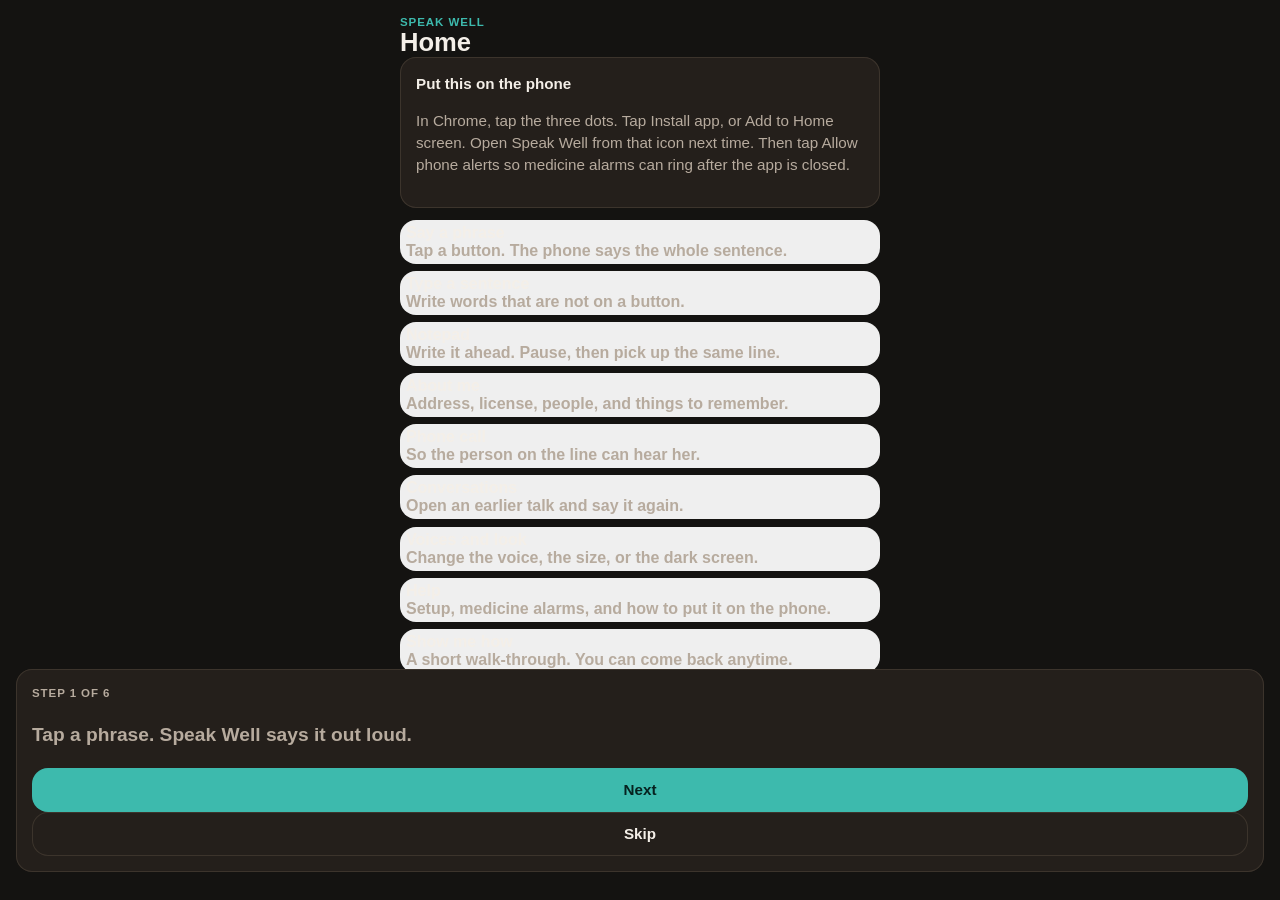
==== index.html @ 6af7b341 "Rename the app to Speak Well and let medicine alarms ring and speak in the background." ====
<!DOCTYPE html>
<html lang="en" data-theme="night">
<head>
<meta charset="utf-8">
<meta name="viewport" content="width=device-width, initial-scale=1, viewport-fit=cover">
<meta name="theme-color" content="#f3eee6">
<link rel="manifest" href="manifest.webmanifest">
<title>Speak Well</title>
<style>
  :root { color-scheme: light; --paper:#f3eee6; --ink:#1c1916; --card:#fffdf9; --line:#e4d9cc; --muted:#6d645b; --teal:#0e6b62; --soft:#e5f3f1; --rose:#8e2f2f; --rose-soft:#f8e8e4; --on:#f3fffc; }
  * { box-sizing: border-box; }
  html, body { margin: 0; background: var(--paper); color: var(--ink); font-family: "Segoe UI", "Helvetica Neue", sans-serif; }
  body { max-width: 32rem; margin: 0 auto; min-height: 100dvh; padding: max(1rem, env(safe-area-inset-top)) 1rem 8.5rem; }
  button, input, textarea { font: inherit; color: inherit; }
  button { cursor: pointer; border: 0; }
  h1 { font-size: 1.6rem; margin: 0; }
  .kicker { margin: 0; font-size: .72rem; letter-spacing: .08em; text-transform: uppercase; color: var(--teal); font-weight: 700; }
  .row { display: flex; justify-content: space-between; align-items: flex-end; gap: .75rem; }
  .tabs, .grid, .dock, .voices { display: grid; gap: .5rem; }
  .tabs { grid-template-columns: repeat(4, 1fr); margin: .75rem 0; }
  .grid, .voices { grid-template-columns: 1fr 1fr; }
  .dock { grid-template-columns: repeat(4, 1fr); }
  button, .card { border-radius: 1rem; }
  .tab, .ghost, .voice, .pad, .dock button, .wide { min-height: 2.75rem; }
  .tab { background: var(--card); color: var(--muted); box-shadow: inset 0 0 0 1px var(--line); font-weight: 650; }
  .tab.on, .voice.on { background: var(--ink); color: var(--paper); box-shadow: none; }
  .callbtn { border-radius: 999px; min-height: 3rem; padding: 0 1rem; background: var(--card); box-shadow: inset 0 0 0 1px var(--line); font-weight: 700; }
  .callbtn.on { background: var(--teal); color: var(--on); box-shadow: none; }
  .pad { min-height: 5rem; padding: .75rem; text-align: left; background: var(--card); box-shadow: inset 0 0 0 1px var(--line); }
  .pad b { display: block; font-size: 1.05rem; }
  .pad span, .muted, .card p { color: var(--muted); }
  .pad.urgent { background: var(--rose); color: #fff8f6; box-shadow: none; }
  .pad.urgent span { color: #f8e8e4; }
  .pad.need { background: var(--soft); }
  .lead, .card { font-size: .95rem; line-height: 1.45; }
  .card { background: var(--card); padding: 1rem; box-shadow: inset 0 0 0 1px var(--line); margin-bottom: .75rem; }
  .wide { width: 100%; font-weight: 700; }
  .teal { background: var(--teal); color: var(--on); }
  .ink { background: var(--ink); color: var(--paper); }
  .rose { background: var(--rose); color: #fff8f6; }
  .ghost { background: var(--card); box-shadow: inset 0 0 0 1px var(--line); }
  input, textarea { width: 100%; border: 0; background: var(--card); box-shadow: inset 0 0 0 1px var(--line); border-radius: .9rem; padding: .75rem; margin-bottom: .5rem; }
  textarea { min-height: 6rem; }
  .chips { display: flex; gap: .4rem; overflow: auto; margin-bottom: .6rem; }
  .chip { border-radius: 999px; background: var(--card); box-shadow: inset 0 0 0 1px var(--line); padding: .45rem .75rem; white-space: nowrap; }
  .chip.on { background: var(--teal); color: var(--on); box-shadow: none; }
  .note { background: var(--soft); border-radius: .9rem; padding: .7rem .8rem; margin-bottom: .6rem; }
  .speak { background: var(--ink); color: var(--paper); border-radius: .9rem; padding: .7rem .8rem; margin-bottom: .6rem; }
  footer { position: fixed; left: 0; right: 0; bottom: 0; background: var(--paper); border-top: 1px solid var(--line); padding: .5rem 1rem max(.6rem, env(safe-area-inset-bottom)); }
  footer .wrap { max-width: 32rem; margin: 0 auto; display: grid; gap: .4rem; }
  .hide { display: none; }
  ol { margin: .4rem 0 0; padding-left: 1.1rem; }
  html[data-theme="night"] { --paper:#141311; --ink:#f4efe8; --card:#241f1b; --line:#3c342c; --muted:#b7ab9e; --teal:#3dbaad; --soft:#1a3330; --rose:#e08a82; --rose-soft:#3a2422; --on:#06221f; }
  .tools { display:flex; flex-wrap:wrap; gap:.4rem; margin:.4rem 0 .6rem; }
  #sound { margin: 0 0 .7rem; }
  #sound .pick { min-height: 3.4rem; text-align: left; }
  #sound .pick.on-speaker { background: var(--teal); color: var(--on); border-color: transparent; }
  #sound .pick.on-call { background: var(--rose); color: var(--on); border-color: transparent; }
  #sound .sub { display: block; font-size: .75rem; font-weight: 500; opacity: .85; }
</style>
</head>
<body>
  <div class="row">
    <div>
      <button id="home" class="ghost" type="button" style="display:none;margin-bottom:.4rem">Home</button>
      <p class="kicker">Speak Well</p>
      <h1 id="title">Home</h1>
    </div>
  </div>
  <div id="sound"></div>
  <nav class="tabs" aria-label="Sections" style="display:none">
    <button class="tab on" data-tab="board" type="button">Board</button>
    <button class="tab" data-tab="say" type="button">Speak</button>
    <button class="tab" data-tab="call" type="button">Call</button>
    <button class="tab" data-tab="more" type="button">More</button>
  </nav>
  <div id="live" class="hide" aria-live="polite"></div>
  <section id="view"></section>
  <footer>
    <div class="wrap">
      <div class="dock">
        <button class="ghost" data-say="Yes." type="button">Yes</button>
        <button class="rose" data-say="No." type="button">No</button>
        <button class="teal" data-say="Please wait. I need a moment." type="button">Wait</button>
        <button class="rose" data-say="I need help." type="button">Help</button>
      </div>
      <div class="dock" style="grid-template-columns:1fr 1fr">
        <button id="stop" class="ghost" type="button">Stop</button>
        <button id="again" class="ghost" type="button">Say last again</button>
      </div>
    </div>
  </footer>
<script>
const PHRASES = [
  ["help","Help","I need help.","Urgent","urgent"],
  ["cant","I can't speak","I had a stroke. I can hear you. I cannot speak right now. Please listen to this voice.","Urgent","urgent"],
  ["emergency","Emergency","This is an emergency. I need medical help.","Urgent","urgent"],
  ["911","Call 911","Please call 911.","Urgent","urgent"],
  ["breathe","Hard to breathe","It is hard to breathe.","Urgent","urgent"],
  ["stop","Stop","Please stop.","Urgent","urgent"],
  ["yes","Yes","Yes.","Talk","talk"],
  ["no","No","No.","Talk","talk"],
  ["wait","Wait","Please wait. I need a moment.","Talk","talk"],
  ["again","Say it again","Please say that again, more slowly.","Talk","talk"],
  ["understand","I don't understand","I do not understand. Please say it a different way.","Talk","talk"],
  ["hear","I can hear you","I can hear you. I just cannot speak.","Talk","talk"],
  ["water","Water","I need water.","Needs","need"],
  ["bathroom","Bathroom","I need the bathroom.","Needs","need"],
  ["pain","Pain","I am in pain.","Needs","urgent"],
  ["medicine","Medicine","I need my medicine.","Needs","need"],
  ["hungry","Hungry","I am hungry.","Needs","need"],
  ["cold","I'm cold","I am cold.","Needs","need"],
  ["tired","I'm tired","I am tired.","Feelings","talk"],
  ["scared","I'm scared","I am scared.","Feelings","urgent"],
  ["okay","I'm okay","I am okay.","Feelings","talk"],
  ["love","I love you","I love you.","Feelings","talk"],
  ["thanks","Thank you","Thank you.","Feelings","talk"],
  ["nurse","Nurse","I need the nurse.","People","need"],
  ["doctor","Doctor","I need the doctor.","People","need"],
  ["family","My family","Please call my family.","People","need"],
  ["dizzy","Dizzy","I feel dizzy.","Care","urgent"],
  ["head","Headache","I have a headache.","Care","need"]
].map(([id,label,speak,group,tone]) => ({id,label,speak,group,tone}));
const PRESETS = [
  {id:"clara", name:"Clara", hint:"Clear and steady", rate:0.86, pitch:1.05, kind:"woman"},
  {id:"helen", name:"Helen", hint:"Warm and lower", rate:0.8, pitch:0.92, kind:"woman"},
  {id:"june", name:"June", hint:"Brighter", rate:0.92, pitch:1.16, kind:"woman"},
  {id:"mae", name:"Mae", hint:"Soft", rate:0.76, pitch:1, kind:"woman"},
  {id:"nora", name:"Nora", hint:"Slow, for calls", rate:0.68, pitch:1.02, kind:"woman"},
  {id:"owen", name:"Owen", hint:"Steady man", rate:0.84, pitch:0.72, kind:"man"},
  {id:"caleb", name:"Caleb", hint:"Warm and low", rate:0.76, pitch:0.58, kind:"man"},
  {id:"miles", name:"Miles", hint:"Clear and lighter", rate:0.9, pitch:0.86, kind:"man"},
  {id:"arthur", name:"Arthur", hint:"Slow, for calls", rate:0.64, pitch:0.66, kind:"man"}
];
const FEMALE = /female|woman|samantha|victoria|karen|moira|tessa|fiona|zira|hazel|jenny|aria|emma|libby|sonia|allison|ava|serena|kate|salli|joanna|ivy|melissa|amy|olivia|susan|nicky/i;
const MALE = /\bmale\b|\bdavid\b|\bdaniel\b|\balex\b|\bfred\b|\bguy\b|\bgeorge\b|\bmatthew\b|\bjoey\b|\bjames\b|\bjorge\b|\bdiego\b|\bluca\b|\bpierre\b|\botoya\b|\bthomas\b/i;
const KEY = "steadyvoice.call.v2";
const $= (s,r=document) => r.querySelector(s);
const view = $("#view");
let tab = "menu", group = "All", query = "", draft = "", speaking = "", notice = "", arranging = false, soundOpen = false, detectedCall = false, guideOn = false, guideStep = 0;
let state = load();
function talkStamp(at){ return new Date(at).toLocaleString(undefined, {month:"short", day:"numeric", hour:"numeric", minute:"2-digit"}); }
function ensureTalks(){
  if (!Array.isArray(state.talks)) state.talks = [];
  if (!state.talks.some(talk => talk && talk.id === state.currentId)){
    const at = Date.now();
    const fresh = {id:"talk-"+at, title:talkStamp(at), at:at, lines:[]};
    state.talks.unshift(fresh);
    state.currentId = fresh.id;
  }
}
function rememberLine(line){
  ensureTalks();
  const now = Date.now();
  let current = state.talks.find(talk => talk.id === state.currentId);
  if (current && current.lines.length){
    const start = new Date(current.at), today = new Date(now);
    if (start.getFullYear() !== today.getFullYear() || start.getMonth() !== today.getMonth() || start.getDate() !== today.getDate()){
      const fresh = {id:"talk-"+now, title:talkStamp(now), at:now, lines:[]};
      state.talks.unshift(fresh);
      state.currentId = fresh.id;
      current = fresh;
    }
  }
  current.lines = (current.lines || []).concat(line).slice(-80);
  state.talks = state.talks.filter(talk => (talk.lines && talk.lines.length) || talk.id === state.currentId).slice(0, 40);
}
function replayTalk(id){
  const talk = (state.talks || []).find(item => item.id === id);
  if (!talk || !talk.lines.length || !window.speechSynthesis) return;
  speechSynthesis.cancel();
  const shaped = shape();
  const list = voices();
  const voice = list.find(item => item.voiceURI === state.settings.voiceURI) || list[0];
  talk.lines.forEach(line => {
    const utter = new SpeechSynthesisUtterance(line);
    utter.rate = shaped.rate;
    utter.pitch = shaped.pitch;
    utter.volume = 1;
    if (voice) utter.voice = voice;
    speechSynthesis.speak(utter);
  });
}
function saveTalk(){
  ensureTalks();
  const current = state.talks.find(talk => talk.id === state.currentId);
  if (!current || !current.lines.length){ notice = "Nothing to save yet."; render(); return; }
  const at = Date.now();
  const fresh = {id:"talk-"+at, title:talkStamp(at), at:at, lines:[]};
  state.currentId = fresh.id;
  state.talks = [fresh].concat(state.talks.filter(talk => talk.lines && talk.lines.length)).slice(0, 40);
  notice = "Saved. A new talk is ready.";
  openTalk = "";
  save();
  render();
}
ensureTalks();
if (!Array.isArray(state.learned)) state.learned = [];
if (!state.settings.themeChosen){ state.settings.theme = "night"; state.settings.themeChosen = true; save(); }
if (!state.settings.seenTutorial) guideOn = true;
function learn(line){
  const text = String(line || "").trim().slice(0, 180);
  if (!text) return;
  if (!Array.isArray(state.learned)) state.learned = [];
  const index = state.learned.findIndex(item => item && item.text && item.text.toLowerCase() === text.toLowerCase());
  if (index >= 0) state.learned[index].count = (state.learned[index].count || 0) + 1;
  else state.learned.push({text: text, count: 1});
  state.learned.sort((a, b) => (b.count || 0) - (a.count || 0));
  state.learned = state.learned.slice(0, 80);
}
function suggestions(text){
  const queryText = String(text || "").trim().toLowerCase();
  if (!queryText) return [];
  const risky = /911|emergency/i.test(text || "");
  const source = (state.learned || []).filter(item => item && item.text && (risky || !/911|emergency/i.test(item.text)));
  const starts = source.filter(item => item.text.toLowerCase().startsWith(queryText) && item.text.toLowerCase() !== queryText);
  if (starts.length) return starts.slice(0, 5).map(item => item.text);
  const token = queryText.split(/\s+/).pop() || "";
  if (token.length < 2) return [];
  const words = new Map();
  source.forEach(item => item.text.split(/\s+/).forEach(word => {
    const clean = word.replace(/[^a-zA-Z']/g, "");
    const lower = clean.toLowerCase();
    if (clean.length >= 2 && lower.startsWith(token) && lower !== token) words.set(clean, (words.get(clean) || 0) + (item.count || 1));
  }));
  return Array.from(words.entries()).sort((a, b) => b[1] - a[1]).slice(0, 5).map(pair => pair[0]);
}
function typingPack(){
  const from = state.settings.hintFrom || "both";
  const risky = /911|emergency/i.test(draft);
  const safe = (text) => risky || !/911|emergency/i.test(text);
  const query = String(draft || "").trim().toLowerCase();
  const token = query.split(/\s+/).pop() || "";
  const said = (state.learned || []).filter(item => item && item.text && safe(item.text));
  const board = phrases().filter(item => item.id !== "emergency" && item.id !== "911" && safe(item.speak));
  const lines = [];
  const seen = new Set();
  const push = (text) => {
    const key = String(text || "").trim().toLowerCase();
    if (!key || seen.has(key)) return;
    seen.add(key);
    lines.push(String(text).trim());
  };
  if (from !== "board") said.forEach(item => push(item.text));
  if (from !== "said") board.forEach(item => push(item.speak));
  const mineHits = matchingFacts(query);
  const phraseHits = mineHits.concat(query ? lines.filter(line => line.toLowerCase().includes(query) && line.toLowerCase() !== query) : lines).filter((line, index, all) => all.findIndex(item => item.toLowerCase() === line.toLowerCase()) === index).slice(0, 8);
  const counts = new Map();
  const labels = new Map();
  const note = (word, count) => {
    const clean = String(word || "").replace(/[^a-zA-Z']/g, "");
    if (clean.length < 2) return;
    const key = clean.toLowerCase();
    counts.set(key, (counts.get(key) || 0) + count);
    if (!labels.has(key)) labels.set(key, clean);
  };
  if (from !== "board") said.forEach(item => item.text.split(/\s+/).forEach(word => note(word, item.count || 1)));
  if (from !== "said") board.forEach(item => item.speak.split(/\s+/).forEach(word => note(word, 1)));
  ["I","need","want","please","help","water","pain","yes","no","wait","thank"].forEach(word => note(word, 0));
  const wordHits = Array.from(labels.entries()).filter(pair => !token || (pair[0].startsWith(token) && pair[0] !== token)).sort((a, b) => (counts.get(b[0]) || 0) - (counts.get(a[0]) || 0)).slice(0, 8).map(pair => pair[1]);
  return { words: wordHits, phrases: phraseHits };
}
function hintRow(items, kind){
  return `<div class="chips" id="${kind}-line" style="flex-wrap:nowrap;overflow-x:auto">${items.map(item => `<button class="chip" data-suggest="${esc(item)}" data-kind="${kind}" type="button">${esc(item)}</button>`).join("")}</div>`;
}
function load(){
  const blank = {custom:[], hidden:[], uses:{}, history:[], order:[], talks:[], currentId:"", learned:[], settings:{presetId:"nora", voiceURI:"", callMode:false, leadIn:true, name:"", theme:"night", sort:"used", columns:2, showChips:true, showDock:true, output:"auto", mood:50, comedyId:"", themeChosen:false, seenTutorial:false}};
  try { return Object.assign(blank, JSON.parse(localStorage.getItem(KEY)||"null")||{}, {settings:Object.assign(blank.settings,(JSON.parse(localStorage.getItem(KEY)||"{}").settings)||{})}); }
  catch { return blank; }
}
function save(){ try { localStorage.setItem(KEY, JSON.stringify(state)); } catch {} }
let noteGen = 0, noteReading = false, noteMark = 0;
function book(){
  const fresh = [
    {id:"1", title:"Slot 1", body:"", place:0},
    {id:"2", title:"Slot 2", body:"", place:0},
    {id:"3", title:"Slot 3", body:"", place:0}
  ];
  const old = state.notes && Array.isArray(state.notes.slots) ? state.notes.slots : [];
  if (!state.notes || old.length < 3){
    state.notes = { active: state.notes && (state.notes.active === "2" || state.notes.active === "3") ? state.notes.active : "1", slots: fresh.map(slot => {
      const found = old.find(item => item && item.id === slot.id);
      if (!found) return slot;
      return { id: slot.id, title: String(found.title || slot.title).slice(0, 40), body: String(found.body || "").slice(0, 8000), place: Math.max(0, Math.floor(Number(found.place) || 0)) };
    }) };
  }
  return state.notes;
}
function noteNow(){ const notes = book(); return notes.slots.find(slot => slot.id === notes.active) || notes.slots[0]; }
function scriptLines(body){ return String(body || "").split(/\n+|(?<=[.!?])\s+/).map(line => line.trim()).filter(Boolean).slice(0, 80); }
function speakChunk(text, onMark){
  return new Promise(async (resolve) => {
    const lang = state.settings.outputLang || "en";
    let spoken = text;
    if (lang !== "en") spoken = (await translateLine(text, lang)).text;
    if (!window.speechSynthesis) return resolve(false);
    speechSynthesis.cancel();
    const shaped = shape();
    const voice = pickLangVoice(lang);
    const utter = new SpeechSynthesisUtterance(spoken);
    utter.lang = BCP[lang] || "en-US";
    utter.rate = liveCall() ? Math.min(shaped.rate, 0.8) : shaped.rate;
    utter.pitch = shaped.pitch;
    utter.volume = 1;
    if (voice) utter.voice = voice;
    utter.onboundary = (event) => { if (onMark) onMark(event.charIndex || 0); };
    utter.onend = () => resolve(true);
    utter.onerror = () => resolve(false);
    setTimeout(() => { speechSynthesis.resume(); speechSynthesis.speak(utter); }, 40);
  });
}
function pauseNote(){ noteGen += 1; noteReading = false; if (window.speechSynthesis) speechSynthesis.cancel(); speaking = ""; }
async function readNote(from){
  const slot = noteNow();
  const lines = scriptLines(slot.body);
  if (!lines.length){ notice = "This note is empty."; render(); return; }
  const mine = ++noteGen;
  let index = from == null ? slot.place || 0 : from;
  if (index < 0 || index >= lines.length) index = 0;
  noteReading = true;
  applyRoute();
  for (let i = index; i < lines.length; i += 1){
    if (mine !== noteGen){ noteReading = false; return; }
    slot.place = i;
    noteMark = 0;
    save();
    const here = document.getElementById("note-here");
    if (here || document.getElementById("note-go")) paintNote();
    else render();
    const ok = await speakChunk(lines[i], (at) => {
      if (mine !== noteGen) return;
      noteMark = at;
      const live = document.getElementById("note-here");
      if (live) live.textContent = lines[i].slice(0, at) + " | " + lines[i].slice(at);
    });
    if (!ok || mine !== noteGen){ noteReading = false; if (mine === noteGen) speaking = ""; save(); if (document.getElementById("note-go")) paintNote(); return; }
  }
  slot.place = lines.length;
  noteReading = false;
  speaking = "";
  notice = "That note is finished.";
  save();
  render();
}
function paintNote(){
  const slot = noteNow();
  const lines = scriptLines(slot.body);
  const at = Math.min(slot.place || 0, lines.length);
  const button = document.getElementById("note-go");
  if (button) button.textContent = noteReading ? "Pause · line " + (at + 1) + " of " + lines.length : !lines.length ? "Nothing to say yet" : at >= lines.length ? "Speak from the start" : at === 0 ? "Speak this note" : "Continue · line " + (at + 1) + " of " + lines.length;
  const here = document.getElementById("note-here");
  const line = lines[at] || "";
  if (here) here.textContent = noteReading ? line.slice(0, noteMark) + " | " + line.slice(noteMark) : line;
  const box = document.getElementById("note-lines");
  if (box) box.innerHTML = lines.map((item, index) => `<button class="wide ${index === at && at < lines.length ? "ink" : "ghost"}" data-jump="${index}" type="button" style="margin-top:.35rem"><b>${index === at && at < lines.length ? "Here" : index + 1}</b> ${esc(item)}</button>`).join("");
}
function notepad(){
  const notes = book();
  const slot = noteNow();
  const lines = scriptLines(slot.body);
  const at = Math.min(slot.place || 0, lines.length);
  const label = noteReading ? "Pause · line " + (Math.min(at, lines.length - 1) + 1) + " of " + lines.length : !lines.length ? "Nothing to say yet" : at >= lines.length ? "Speak from the start" : at === 0 ? "Speak this note" : "Continue · line " + (at + 1) + " of " + lines.length;
  const picks = notes.slots.map(item => `<button class="${item.id === notes.active ? "ink" : "ghost"}" data-slot="${item.id}" type="button">${esc(item.title || "Slot")}</button>`).join("");
  const list = lines.map((item, index) => `<button class="wide ${index === at && at < lines.length ? "ink" : "ghost"}" data-jump="${index}" type="button" style="margin-top:.35rem"><b>${index === at && at < lines.length ? "Here" : index + 1}</b> ${esc(item)}</button>`).join("");
  return `<p class="muted">Write the conversation first. The phone says it one line at a time. Pause, use another button, then continue on the same line. All three slots stay on this phone.</p>
    <div class="grid" style="margin:.5rem 0;grid-template-columns:1fr 1fr 1fr">${picks}</div>
    <label for="note-title">Name</label>
    <input id="note-title" value="${esc(slot.title)}">
    <label for="note-body">The words</label>
    <textarea id="note-body" rows="8" placeholder="One sentence on each line works best." style="min-height:12rem">${esc(slot.body)}</textarea>
    <button class="wide teal" id="note-go" type="button">${label}</button>
    <p id="note-here" class="muted">${esc(lines[at] || "")}</p>
    ${at > 0 ? `<button class="wide ghost" id="note-restart" type="button">Start over</button>` : ""}
    <div id="note-lines">${list}</div>`;
}
function liveCall(){
  const output = state.settings.output || "auto";
  return output === "call" || (output === "auto" && detectedCall);
}
let screenLock = null;
async function applyRoute(){
  const on = liveCall();
  state.settings.callMode = on;
  try { if (navigator.audioSession) navigator.audioSession.type = on ? "play-and-record" : "playback"; } catch {}
  try { if (screenLock) await screenLock.release(); } catch {}
  screenLock = null;
  if (!on || document.visibilityState === "hidden" || !navigator.wakeLock) return;
  try {
    screenLock = await navigator.wakeLock.request("screen");
    screenLock.addEventListener("release", () => {
      screenLock = null;
      if (liveCall() && document.visibilityState === "visible") applyRoute();
    });
  } catch {}
}
function resumeVoice(){
  try { if (window.speechSynthesis) speechSynthesis.resume(); } catch {}
}
function renderSound(){
  const box = $("#sound");
  if (!box) return;
  const onCall = liveCall();
  const output = state.settings.output || "auto";
  const extra = soundOpen ? `<div class="card">
      <button class="wide ${output==="auto"?"ink":"ghost"}" data-out="auto" type="button">${output==="auto"?"Auto is on":"Auto is off"} — follow a phone call</button>
      <button class="wide ghost" id="sound-lead" type="button" style="margin-top:.4rem">${state.settings.leadIn ? "On a call, starts with Please listen" : "On a call, phrase only"}</button>
      <button class="wide teal" id="sound-test" type="button" style="margin-top:.4rem">Test this sound</button>
      <p class="muted">On the phone’s call screen, tap Speaker and turn the volume up. A computer uses its current speaker.</p>
    </div>` : "";
  const hint = output === "auto" && detectedCall ? `<p class="muted">A call took the sound. Tap Speaker to override.</p>` : "";
  box.innerHTML = `<div class="grid">
      <button class="pick ${onCall ? "" : "on-speaker"}" data-out="speaker" type="button">Speaker<span class="sub">${output==="auto" && !onCall ? "Auto · out loud" : "Out loud"}</span></button>
      <button class="pick ${onCall ? "on-call" : ""}" data-out="call" type="button">Phone call<span class="sub">${output==="auto" && onCall ? "Auto · on the line" : "On the line"}</span></button>
    </div>${hint}
    <button class="wide ghost" id="sound-more" type="button" style="margin-top:.35rem">${soundOpen ? "Hide sound options" : "Sound options"}</button>${extra}`;
}
function phrases(){ return PHRASES.concat(state.custom||[]); }
function preset(){ return PRESETS.find(p => p.id === state.settings.presetId) || PRESETS[4]; }
const COMEDY = [
  {id:"sweet", name:"Sweet", rate:0.84, pitch:1.22},
  {id:"giggle", name:"Giggle", rate:1.05, pitch:1.38},
  {id:"drama", name:"Drama", rate:0.68, pitch:0.82},
  {id:"grumpy", name:"Grumpy", rate:0.96, pitch:0.7}
];
let folds = {};
function shape(){
  const comedy = COMEDY.find(item => item.id === state.settings.comedyId);
  const base = comedy || preset();
  const mood = Math.min(100, Math.max(0, Number(state.settings.mood)));
  const safe = Number.isFinite(mood) ? mood : 50;
  const speed = Math.min(1.35, Math.max(0.7, Number(state.settings.speed) || 1));
  const lift = Math.min(1.55, Math.max(0.55, Number(state.settings.pitch) || 1));
  return {
    rate: Math.min(1.5, Math.max(0.45, base.rate * speed * (1 + (safe - 50) / 280))),
    pitch: Math.min(2, Math.max(0.4, base.pitch * lift * (1 + (50 - safe) / 180)))
  };
}
function fold(id, label, inner){
  const open = !!folds[id];
  return `<button class="wide ghost" data-fold="${id}" type="button" style="margin-top:.7rem">${open ? "Hide " + label : label}</button>` + (open ? `<div class="card">${inner}</div>` : "");
}
function voices(){
  const all = window.speechSynthesis ? speechSynthesis.getVoices() : [];
  const en = all.filter(v => v.lang.toLowerCase().startsWith("en"));
  const pool = en.length ? en : all;
  const women = pool.filter(v => FEMALE.test(v.name) && !MALE.test(v.name));
  return women.length ? women : pool.filter(v => !MALE.test(v.name));
}
function esc(s){
  return String(s).replace(/[&<>"']/g, function(c){
    if (c === "&") return "&" + "amp;";
    if (c === "<") return "&" + "lt;";
    if (c === ">") return "&" + "gt;";
    if (c === "\"") return "&" + "quot;";
    return "&" + "#39;";
  });
}

const LINES = {
  "please listen.": { es: "Por favor, escucha.", it: "Per favore, ascolta.", fr: "Écoutez, s'il vous plaît.", zh: "请听。", ja: "聞いてください。" },
  "i need help.": { es: "Necesito ayuda.", it: "Ho bisogno di aiuto.", fr: "J'ai besoin d'aide.", zh: "我需要帮助。", ja: "助けてください。" },
  "i had a stroke. i can hear you. i cannot speak right now. please listen to this voice.": { es: "Tuve un derrame cerebral. Puedo oírte. No puedo hablar ahora. Por favor, escucha esta voz.", it: "Ho avuto un ictus. Ti sento. Non posso parlare adesso. Per favore, ascolta questa voce.", fr: "J'ai fait un AVC. Je vous entends. Je ne peux pas parler maintenant. Écoutez cette voix, s'il vous plaît.", zh: "我中风了。我听得见。我现在不能说话。请听这个声音。", ja: "私は脳卒中になりました。聞こえています。今は話せません。この声を聞いてください。" },
  "this is an emergency. i need medical help.": { es: "Esto es una emergencia. Necesito ayuda médica.", it: "È un'emergenza. Ho bisogno di aiuto medico.", fr: "C'est une urgence. J'ai besoin d'une aide médicale.", zh: "这是紧急情况。我需要医疗帮助。", ja: "緊急です。医療の助けが必要です。" },
  "please call 911.": { es: "Por favor, llama al 911.", it: "Per favore, chiama il 911.", fr: "Appelez le 911, s'il vous plaît.", zh: "请打911。", ja: "911に電話してください。" },
  "it is hard to breathe.": { es: "Me cuesta respirar.", it: "Faccio fatica a respirare.", fr: "J'ai du mal à respirer.", zh: "我呼吸困难。", ja: "息が苦しいです。" },
  "please stop.": { es: "Por favor, para.", it: "Per favore, fermati.", fr: "Arrêtez, s'il vous plaît.", zh: "请停一下。", ja: "やめてください。" },
  "yes.": { es: "Sí.", it: "Sì.", fr: "Oui.", zh: "是的。", ja: "はい。" },
  "no.": { es: "No.", it: "No.", fr: "Non.", zh: "不是。", ja: "いいえ。" },
  "please wait. i need a moment.": { es: "Por favor, espera. Necesito un momento.", it: "Per favore, aspetta. Ho bisogno di un momento.", fr: "Attendez, s'il vous plaît. J'ai besoin d'un moment.", zh: "请等一下。我需要一点时间。", ja: "待ってください。少し時間が必要です。" },
  "please say that again, more slowly.": { es: "Por favor, repítelo más despacio.", it: "Per favore, ripetilo più lentamente.", fr: "Répétez plus lentement, s'il vous plaît.", zh: "请再说一遍，慢一点。", ja: "もっとゆっくり、もう一度言ってください。" },
  "i do not understand. please say it a different way.": { es: "No entiendo. Por favor, dilo de otra manera.", it: "Non capisco. Per favore, dillo in un altro modo.", fr: "Je ne comprends pas. Dites-le autrement, s'il vous plaît.", zh: "我不明白。请换一种说法。", ja: "わかりません。別の言い方で言ってください。" },
  "that is not what i mean.": { es: "Eso no es lo que quiero decir.", it: "Non è questo che intendo.", fr: "Ce n'est pas ce que je veux dire.", zh: "我不是这个意思。", ja: "そういう意味ではありません。" },
  "i can hear you. i just cannot speak.": { es: "Puedo oírte. Solo que no puedo hablar.", it: "Ti sento. Solo che non posso parlare.", fr: "Je vous entends. Je ne peux seulement pas parler.", zh: "我听得见。我只是不能说话。", ja: "聞こえています。話せないだけです。" },
  "please listen. this phone is speaking for me.": { es: "Por favor, escucha. Este teléfono habla por mí.", it: "Per favore, ascolta. Questo telefono parla per me.", fr: "Écoutez, s'il vous plaît. Ce téléphone parle pour moi.", zh: "请听。这部手机在替我说话。", ja: "聞いてください。この電話が私の代わりに話しています。" },
  "please speak louder.": { es: "Por favor, habla más alto.", it: "Per favore, parla più forte.", fr: "Parlez plus fort, s'il vous plaît.", zh: "请说大声一点。", ja: "もっと大きな声で話してください。" },
  "please speak more slowly.": { es: "Por favor, habla más despacio.", it: "Per favore, parla più lentamente.", fr: "Parlez plus lentement, s'il vous plaît.", zh: "请说慢一点。", ja: "もっとゆっくり話してください。" },
  "goodbye. thank you for calling.": { es: "Adiós. Gracias por llamar.", it: "Arrivederci. Grazie per aver chiamato.", fr: "Au revoir. Merci d'avoir appelé.", zh: "再见。谢谢你打来。", ja: "さようなら。電話してくれてありがとう。" },
  "i need water.": { es: "Necesito agua.", it: "Ho bisogno di acqua.", fr: "J'ai besoin d'eau.", zh: "我需要水。", ja: "水が必要です。" },
  "i need the bathroom.": { es: "Necesito el baño.", it: "Ho bisogno del bagno.", fr: "J'ai besoin des toilettes.", zh: "我需要上厕所。", ja: "トイレに行きたいです。" },
  "i am in pain.": { es: "Me duele.", it: "Ho dolore.", fr: "J'ai mal.", zh: "我疼。", ja: "痛いです。" },
  "i need my medicine.": { es: "Necesito mi medicina.", it: "Ho bisogno della mia medicina.", fr: "J'ai besoin de mon médicament.", zh: "我需要吃药。", ja: "薬が必要です。" },
  "i am hungry.": { es: "Tengo hambre.", it: "Ho fame.", fr: "J'ai faim.", zh: "我饿了。", ja: "お腹が空きました。" },
  "i am thirsty.": { es: "Tengo sed.", it: "Ho sete.", fr: "J'ai soif.", zh: "我渴了。", ja: "のどが渇きました。" },
  "i am cold.": { es: "Tengo frío.", it: "Ho freddo.", fr: "J'ai froid.", zh: "我冷。", ja: "寒いです。" },
  "i am too warm.": { es: "Tengo calor.", it: "Ho troppo caldo.", fr: "J'ai trop chaud.", zh: "我太热了。", ja: "暑すぎます。" },
  "please help me sit up.": { es: "Por favor, ayúdame a sentarme.", it: "Per favore, aiutami a sedermi.", fr: "Aidez-moi à m'asseoir, s'il vous plaît.", zh: "请帮我坐起来。", ja: "起き上がるのを手伝ってください。" },
  "please help me lie down.": { es: "Por favor, ayúdame a acostarme.", it: "Per favore, aiutami a sdraiarmi.", fr: "Aidez-moi à m'allonger, s'il vous plaît.", zh: "请帮我躺下。", ja: "横になるのを手伝ってください。" },
  "i need a blanket.": { es: "Necesito una manta.", it: "Ho bisogno di una coperta.", fr: "J'ai besoin d'une couverture.", zh: "我需要一条毯子。", ja: "毛布が必要です。" },
  "i am tired.": { es: "Estoy cansada.", it: "Sono stanca.", fr: "Je suis fatiguée.", zh: "我累了。", ja: "疲れました。" },
  "i am scared.": { es: "Tengo miedo.", it: "Ho paura.", fr: "J'ai peur.", zh: "我害怕。", ja: "怖いです。" },
  "i am okay.": { es: "Estoy bien.", it: "Sto bene.", fr: "Je vais bien.", zh: "我没事。", ja: "大丈夫です。" },
  "i love you.": { es: "Te quiero.", it: "Ti voglio bene.", fr: "Je vous aime.", zh: "我爱你。", ja: "愛しています。" },
  "i am frustrated. please be patient with me.": { es: "Estoy frustrada. Por favor, ten paciencia conmigo.", it: "Sono frustrata. Per favore, abbi pazienza con me.", fr: "Je suis frustrée. Soyez patient avec moi, s'il vous plaît.", zh: "我很烦躁。请对我耐心一点。", ja: "イライラしています。どうか待ってください。" },
  "thank you.": { es: "Gracias.", it: "Grazie.", fr: "Merci.", zh: "谢谢。", ja: "ありがとう。" },
  "i need the nurse.": { es: "Necesito a la enfermera.", it: "Ho bisogno dell'infermiera.", fr: "J'ai besoin de l'infirmière.", zh: "我需要护士。", ja: "看護師が必要です。" },
  "i need the doctor.": { es: "Necesito al médico.", it: "Ho bisogno del medico.", fr: "J'ai besoin du médecin.", zh: "我需要医生。", ja: "医者が必要です。" },
  "please call my family.": { es: "Por favor, llama a mi familia.", it: "Per favore, chiama la mia famiglia.", fr: "Appelez ma famille, s'il vous plaît.", zh: "请给我的家人打电话。", ja: "家族に電話してください。" },
  "i feel dizzy.": { es: "Me siento mareada.", it: "Mi sento stordita.", fr: "J'ai la tête qui tourne.", zh: "我头晕。", ja: "めまいがします。" },
  "swallowing is hard.": { es: "Me cuesta tragar.", it: "Faccio fatica a deglutire.", fr: "J'ai du mal à avaler.", zh: "我吞咽困难。", ja: "飲み込むのがつらいです。" },
  "i feel sick to my stomach.": { es: "Tengo náuseas.", it: "Ho la nausea.", fr: "J'ai mal au cœur.", zh: "我恶心。", ja: "吐き気がします。" },
  "i have a headache.": { es: "Me duele la cabeza.", it: "Ho mal di testa.", fr: "J'ai mal à la tête.", zh: "我头疼。", ja: "頭が痛いです。" },
  "i will point to where it hurts.": { es: "Señalaré dónde me duele.", it: "Indicherò dove mi fa male.", fr: "Je vais montrer où j'ai mal.", zh: "我会指出哪里疼。", ja: "痛いところを指さします。" },
  "this is steadyvoice. can you hear me?": { es: "Soy Speak Well. ¿Me oyes?", it: "Sono Speak Well. Mi senti?", fr: "C'est Speak Well. Vous m'entendez ?", zh: "我是 Speak Well。你听得见吗？", ja: "Speak Wellです。聞こえますか？" },
  "can you hear me? i am using steadyvoice because i cannot speak.": { es: "¿Me oyes? Uso Speak Well porque no puedo hablar.", it: "Mi senti? Uso Speak Well perché non posso parlare.", fr: "Vous m'entendez ? J'utilise Speak Well parce que je ne peux pas parler.", zh: "你听得见吗？我用 Speak Well，因为我不能说话。", ja: "聞こえますか？話せないので Speak Well を使っています。" },
};
const LANGS = [["en","English"],["es","Spanish"],["it","Italian"],["fr","French"],["zh","Chinese"],["ja","Japanese"]];
const BCP = {en:"en-US", es:"es-ES", it:"it-IT", fr:"fr-FR", zh:"zh-CN", ja:"ja-JP"};
function lineKey(text){ return String(text || "").trim().replace(/\s+/g, " ").toLowerCase(); }
function knownLine(text, lang){
  if (!lang || lang === "en") return String(text || "").trim();
  const row = LINES[lineKey(text)];
  return row && row[lang] ? row[lang] : "";
}
function readTr(){ try { return JSON.parse(localStorage.getItem("steadyvoice.tr.v1") || "{}"); } catch { return {}; } }
function writeTr(map){
  const entries = Object.entries(map).slice(-80);
  try { localStorage.setItem("steadyvoice.tr.v1", JSON.stringify(Object.fromEntries(entries))); } catch {}
}
async function deviceTranslate(text, lang){
  if (!window.Translator) return "";
  try {
    const tool = await Translator.create({ sourceLanguage: "en", targetLanguage: lang });
    return (await tool.translate(text)).trim();
  } catch { return ""; }
}
async function onlineTranslate(text, lang){
  const code = lang === "zh" ? "zh-CN" : lang;
  const controller = new AbortController();
  const timer = setTimeout(() => controller.abort(), 4000);
  try {
    const response = await fetch("https://api.mymemory.translated.net/get?q=" + encodeURIComponent(text.slice(0, 400)) + "&langpair=en|" + code, { signal: controller.signal });
    const data = await response.json();
    const out = data && data.responseData && data.responseData.translatedText ? String(data.responseData.translatedText).trim() : "";
    if (!out || /MYMEMORY WARNING|QUERY LENGTH|INVALID/i.test(out)) return "";
    return out;
  } catch { return ""; }
  finally { clearTimeout(timer); }
}
async function translateLine(text, lang){
  const clean = String(text || "").trim();
  const code = lang || "en";
  if (!clean || code === "en") return { text: clean, via: "same" };
  const known = knownLine(clean, code);
  if (known) return { text: known, via: "known" };
  const cache = readTr();
  const key = code + "\u0000" + lineKey(clean);
  if (cache[key]) return { text: cache[key], via: "online" };
  const device = await deviceTranslate(clean, code);
  if (device){ cache[key] = device; writeTr(cache); return { text: device, via: "device" }; }
  const online = await onlineTranslate(clean, code);
  if (online){ cache[key] = online; writeTr(cache); return { text: online, via: "online" }; }
  return { text: clean, via: "english" };
}
function pickLangVoice(lang){
  const all = speechSynthesis.getVoices();
  const kind = (preset().kind === "man") ? "man" : "woman";
  const saved = state.settings.voiceURI ? all.find(v => v.voiceURI === state.settings.voiceURI) : null;
  if (saved && (!lang || lang === "en" || String(saved.lang || "").toLowerCase().startsWith(lang))) return saved;
  const prefix = !lang || lang === "en" ? "en" : lang;
  const pool = all.filter(v => String(v.lang || "").toLowerCase().replace("_","-").startsWith(prefix));
  const men = pool.filter(v => MALE.test(v.name) && !FEMALE.test(v.name));
  const women = pool.filter(v => FEMALE.test(v.name) && !MALE.test(v.name));
  if (kind === "man" && men.length) return men[0];
  if (kind !== "man" && women.length) return women[0];
  return pool[0] || all[0];
}
async function say(text){
  pauseNote();
  const clean = text.trim();
  if (!clean || !window.speechSynthesis){ notice = "Open this file in Chrome so the phone can speak."; render(); return; }
  if (navigator.vibrate) navigator.vibrate(12);
  state.history = [clean].concat((state.history||[]).filter(x => x !== clean)).slice(0,12);
  const hit = phrases().find(p => p.speak === clean);
  state.uses = state.uses || {};
  if (hit) state.uses[hit.id] = (state.uses[hit.id] || 0) + 1;
  rememberLine(clean);
  learn(clean);
  save();
  const lang = state.settings.outputLang || "en";
  let spoken = clean;
  if (lang !== "en"){
    const turned = await translateLine(clean, lang);
    spoken = turned.text;
    if (turned.via === "english") notice = "Could not translate that. Said it in English.";
    else if (!speechSynthesis.getVoices().some(v => String(v.lang || "").toLowerCase().replace("_","-").startsWith(lang))) notice = "This phone has no " + (LANGS.find(item => item[0] === lang) || ["",""])[1] + " voice. The words are still in that language.";
  }
  resumeVoice();
  speechSynthesis.cancel();
  const shaped = shape();
  const voice = pickLangVoice(lang);
  const onCall = liveCall();
  const make = (line) => { const u = new SpeechSynthesisUtterance(line); u.lang = BCP[lang] || "en-US"; u.rate = onCall ? Math.min(shaped.rate, 0.8) : shaped.rate; u.pitch = shaped.pitch; u.volume = 1; if (voice) u.voice = voice; return u; };
  speaking = spoken;
  const last = make(spoken);
  last.onend = last.onerror = () => { speaking = ""; render(); };
  const lead = onCall && state.settings.leadIn ? (knownLine("Please listen.", lang) || "Please listen.") : "";
  setTimeout(() => {
    speechSynthesis.resume();
    if (lead) speechSynthesis.speak(make(lead));
    speechSynthesis.speak(last);
  }, 60);
  applyRoute();
  render();
}
function textIt(text){ location.href = "sms:?&body=" + encodeURIComponent(text); }
function wa(text){ open("https://wa.me/?text=" + encodeURIComponent(text)); }
function mine(){
  const blank = {fullName:"", preferred:"", birth:"", phone:"", email:"", address:"", city:"", license:"", plate:"", vehicle:"", hobbies:"", color:"", blood:"", allergies:"", diabetic:"", medicines:"", conditions:"", doctor:"", doctorPhone:"", insurance:"", memberId:"", pharmacy:"", emergencyName:"", emergencyRelation:"", emergencyPhone:"", people:[], reminders:[], doses:[]};
  if (!state.profile || typeof state.profile !== "object") state.profile = Object.assign({}, blank);
  Object.keys(blank).forEach(key => { if (state.profile[key] == null) state.profile[key] = blank[key]; });
  if (!Array.isArray(state.profile.people)) state.profile.people = [];
  if (!Array.isArray(state.profile.reminders)) state.profile.reminders = [];
  if (!Array.isArray(state.profile.doses)) state.profile.doses = [];
  return state.profile;
}
function profileFacts(){
  const p = mine();
  const facts = [];
  const add = (label, say, keys) => { const line = String(say || "").replace(/\s+/g, " ").trim(); if (line) facts.push({label, say: line, keys: keys.filter(Boolean)}); };
  const called = String(p.preferred || p.fullName || "").trim();
  if (called) add("My name", "My name is " + called + ".", ["my name", "name"]);
  const home = [p.address, p.city].map(item => String(item || "").trim()).filter(Boolean).join(", ");
  if (home) add("My address", "My address is " + home + ".", ["my address", "address", "where i live", "home"]);
  if (String(p.phone || "").trim()) add("My phone", "My phone number is " + p.phone.trim() + ".", ["my phone", "phone", "phone number"]);
  if (String(p.email || "").trim()) add("My email", "My email is " + p.email.trim() + ".", ["email", "my email"]);
  if (String(p.birth || "").trim()) add("Birthday", "My date of birth is " + p.birth.trim() + ".", ["birthday", "date of birth", "born"]);
  if (String(p.license || "").trim()) add("Driver license", "My driver's license number is " + p.license.trim() + ".", ["license", "driver", "my license", "drivers license"]);
  if (String(p.plate || "").trim()) add("License plate", "My license plate is " + p.plate.trim() + ".", ["plate", "license plate", "my plate"]);
  if (String(p.vehicle || "").trim()) add("My car", "My vehicle is " + p.vehicle.trim() + ".", ["car", "vehicle", "my car"]);
  if (String(p.hobbies || "").trim()) add("Hobbies", "My hobbies are " + p.hobbies.trim() + ".", ["hobby", "hobbies", "my hobbies"]);
  if (String(p.color || "").trim()) add("Favorite color", "My favorite color is " + p.color.trim() + ".", ["color", "favorite color"]);
  if (String(p.blood || "").trim()) add("Blood type", "My blood type is " + p.blood.trim() + ".", ["blood", "blood type"]);
  if (String(p.allergies || "").trim()) add("Allergies", "My allergies are " + p.allergies.trim() + ".", ["allergy", "allergies"]);
  if (p.diabetic === "yes") add("Diabetes", "Yes. I am diabetic.", ["diabetic", "diabetes", "sugar"]);
  if (p.diabetic === "no") add("Diabetes", "No. I am not diabetic.", ["diabetic", "diabetes", "sugar"]);
  if (p.diabetic === "unsure") add("Diabetes", "I am not sure if I am diabetic.", ["diabetic", "diabetes"]);
  const scheduled = (p.doses || []).filter(dose => String(dose.name || "").trim()).map(dose => dose.name.trim() + (dose.amount ? ", " + dose.amount.trim() : "") + (dose.times && dose.times.length ? " at " + dose.times.join(" and ") : ""));
  if (scheduled.length) add("Medicines", "I take " + scheduled.join(". ") + ".", ["medicine", "medicines", "medication", "my medicine"]);
  else if (String(p.medicines || "").trim()) add("Medicines", "My medicines are " + p.medicines.trim() + ".", ["medicine", "medicines", "medication", "my medicine"]);
  if (String(p.conditions || "").trim()) add("Health", "Please know this about my health. " + p.conditions.trim(), ["health", "condition"]);
  if (String(p.doctor || "").trim() || String(p.doctorPhone || "").trim()) add("My doctor", "My doctor is " + [p.doctor, p.doctorPhone].map(item => String(item || "").trim()).filter(Boolean).join(", ") + ".", ["doctor", "my doctor"]);
  if (String(p.pharmacy || "").trim()) add("Pharmacy", "My pharmacy is " + p.pharmacy.trim() + ".", ["pharmacy"]);
  if (String(p.insurance || "").trim() || String(p.memberId || "").trim()) add("Insurance", "My insurance is " + (String(p.insurance || "").trim() || "on file") + (String(p.memberId || "").trim() ? ". The member number is " + p.memberId.trim() : "") + ".", ["insurance", "member"]);
  if (String(p.emergencyName || "").trim() || String(p.emergencyPhone || "").trim()) add("Emergency contact", "In an emergency, call " + (String(p.emergencyName || "").trim() || "my contact") + (String(p.emergencyPhone || "").trim() ? " at " + p.emergencyPhone.trim() : "") + ".", ["emergency contact"]);
  (p.people || []).forEach(person => {
    const name = String(person.name || "").trim();
    const relation = String(person.relation || "").trim();
    if (!name && !relation) return;
    const line = relation && name ? "My " + relation + " is " + name + "." : name ? "This is " + name + "." : "My " + relation + ".";
    add(name || relation, line + (person.note ? " " + String(person.note).trim() : ""), [name.toLowerCase(), relation.toLowerCase(), relation ? "my " + relation.toLowerCase() : ""]);
  });
  return facts;
}
function matchingFacts(query){
  const needle = String(query || "").trim().toLowerCase();
  if (needle.length < 2) return [];
  return profileFacts().filter(fact => fact.keys.some(key => key && (key.startsWith(needle) || needle.startsWith(key) || (needle.length >= 3 && key.includes(needle))))).slice(0, 4).map(fact => fact.say);
}
function about(){
  const p = mine();
  const box = (key, label, placeholder) => `<label>${label}<input data-field="${key}" value="${esc(p[key] || "")}" placeholder="${esc(placeholder)}"></label>`;
  const says = profileFacts().map((fact, index) => `<button class="chip" data-fact="${index}" type="button">Say ${esc(fact.label)}</button>`).join("");
  const people = (p.people || []).map(person => `<div class="card"><input data-person="${esc(person.id)}" data-part="name" value="${esc(person.name || "")}" placeholder="Name, like Alice"><input data-person="${esc(person.id)}" data-part="relation" value="${esc(person.relation || "")}" placeholder="Who, like Daughter"><input data-person="${esc(person.id)}" data-part="note" value="${esc(person.note || "")}" placeholder="A detail to remember"><button class="wide ghost" data-drop-person="${esc(person.id)}" type="button">Remove</button></div>`).join("");
  const memories = (p.reminders || []).map(item => `<div class="row"><button class="wide ghost" data-memory="${esc(item.id)}" type="button">${esc(item.text)}</button><button class="ghost" data-drop-memory="${esc(item.id)}" type="button">Delete</button></div>`).join("");
  return `<p class="muted">Fill this in once. On Type a sentence, my address, my license, or a person's name offers the real words. This stays on the phone. Save a copy so a reinstall can put it back. Do not store a Social Security number.</p>
    <div class="chips">${says}</div>
    ${fold("who", "Who I am", box("preferred", "What people call me", "First name") + box("fullName", "Full name", "First and last") + box("birth", "Date of birth", "Month day, year") + box("phone", "Phone", "Her number") + box("email", "Email", "name@email.com") + box("hobbies", "Hobbies", "Gardening, music") + box("color", "Favorite color", "Blue"))}
    ${fold("home", "Home, car, and license", box("address", "Street address", "123 Main Street") + box("city", "City and state", "Town, state") + box("license", "Driver's license number", "License number") + box("plate", "License plate", "ABC-1234") + box("vehicle", "Car", "Blue Honda, 2014"))}
    ${fold("health", "Health", `<p class="kicker">Diabetic?</p><div class="grid" style="grid-template-columns:1fr 1fr 1fr">${["yes","Yes","no","No","unsure","Not sure"].reduce((html, item, index, all) => index % 2 ? html + `<button class="${p.diabetic===all[index-1]?"ink":"ghost"}" data-diabetic="${all[index-1]}" type="button">${item}</button>` : html, "")}</div>` + box("blood", "Blood type", "O positive") + box("allergies", "Allergies", "Penicillin, or none") + `<p><b>Medicine alarm</b></p><p class="muted">Add a name, an amount, and a time. Allow alerts, then install Speak Well. The phone can ring after the app is closed. Tap the alert and it says the medicine twice.</p><input id="med-name" placeholder="Medicine name"><input id="med-amount" placeholder="Amount, like 10 mg"><input id="med-time" type="time" value="08:00"><button class="wide ink" id="add-dose" type="button">Add this medicine</button><button class="wide ghost" id="allow-alerts" type="button">Allow phone alerts</button>` + (p.doses || []).map(dose => `<div class="card"><b>${esc(dose.name || "")}</b> ${esc(dose.amount || "")}<p class="muted">${esc((dose.times || []).join(", ") || "No time yet")}</p><button class="ghost" data-dose-sound="${esc(dose.id)}" type="button">${dose.sound === false ? "Ringtone off" : "Ringtone on"}</button><button class="ghost" data-dose-vibrate="${esc(dose.id)}" type="button">${dose.vibrate === false ? "Vibrate off" : "Vibrate on"}</button><button class="wide ghost" data-test-dose="${esc(dose.id)}" type="button">Test alarm</button><button class="wide ghost" data-drop-dose="${esc(dose.id)}" type="button">Remove</button></div>`).join("") + box("medicines", "Other medicine notes", "Anything the alarm does not cover") + box("conditions", "Important health facts", "I had a stroke.") + box("doctor", "Doctor", "Name") + box("doctorPhone", "Doctor phone", "Office number") + box("pharmacy", "Pharmacy", "Name and town") + box("insurance", "Insurance", "Plan name") + box("memberId", "Member number", "From the card"))}
    ${fold("people", "People", box("emergencyName", "Emergency contact", "Name") + box("emergencyRelation", "Who they are", "Sister, neighbor") + box("emergencyPhone", "Their phone", "Number") + people + `<button class="wide ink" id="add-person" type="button">Add a person</button>`)}
    ${fold("remember", "Remember for later", `<p class="muted">Short things. Appointments, where the car is, what she meant to say.</p><div class="row"><input id="memory" placeholder="Remember…"><button class="ink" id="add-memory" type="button">Save</button></div>${memories}`)}
    <button class="wide ink" id="save-profile" type="button">Save a copy of my information</button>
    <label class="wide ghost" style="display:flex;align-items:center;justify-content:center">Put my information back<input id="restore-profile" type="file" accept="application/json" style="display:none"></label>`;
}

let ringTimer = 0, ringCtx = null, rangToken = "", due = null;
function stopRing(){
  clearInterval(ringTimer);
  ringTimer = 0;
  if (ringCtx){ try { ringCtx.close(); } catch (error) {} ringCtx = null; }
  if (navigator.vibrate) navigator.vibrate(0);
}
function startRing(vibrate){
  stopRing();
  const Ctx = window.AudioContext || window.webkitAudioContext;
  if (!Ctx) return;
  const ctx = new Ctx();
  ringCtx = ctx;
  const beep = () => {
    if (ringCtx !== ctx) return;
    const tone = ctx.createOscillator();
    const gain = ctx.createGain();
    tone.type = "square";
    tone.frequency.value = 880;
    gain.gain.setValueAtTime(0.06, ctx.currentTime);
    gain.gain.exponentialRampToValueAtTime(0.001, ctx.currentTime + 0.28);
    tone.connect(gain);
    gain.connect(ctx.destination);
    tone.start();
    tone.stop(ctx.currentTime + 0.3);
  };
  beep();
  ringTimer = setInterval(beep, 900);
  if (vibrate !== false && navigator.vibrate) navigator.vibrate([400, 150, 400, 150, 700]);
  setTimeout(() => { if (ringCtx === ctx) stopRing(); }, 45000);
}
function doseDay(now){ const day = now || new Date(); return day.getFullYear() + "-" + (day.getMonth() + 1) + "-" + day.getDate(); }
function doseClock(now){ const day = now || new Date(); return String(day.getHours()).padStart(2, "0") + ":" + String(day.getMinutes()).padStart(2, "0"); }
function readFired(){ try { return JSON.parse(localStorage.getItem("steadyvoice.dose.fired") || "{}"); } catch (error) { return {}; } }
function findDue(){
  const clock = doseClock();
  const day = doseDay();
  const fired = readFired();
  for (const dose of mine().doses || []){
    if (!String(dose.name || "").trim()) continue;
    for (const time of dose.times || []){
      if (time === clock && !fired[dose.id + "@" + time + "@" + day]) return {dose, time};
    }
  }
  return null;
}
function markDose(id, time){
  const day = doseDay();
  const next = {};
  Object.keys(readFired()).forEach(key => { if (key.endsWith("@" + day)) next[key] = 1; });
  next[id + "@" + time + "@" + day] = 1;
  try { localStorage.setItem("steadyvoice.dose.fired", JSON.stringify(next)); } catch (error) {}
}

function doseLine(dose){ return "Time to take " + dose.name + (dose.amount ? ", " + dose.amount : "") + "."; }
function speakAlarm(line){
  if (!line || !window.speechSynthesis) return;
  startRing(true);
  const once = () => {
    const utter = new SpeechSynthesisUtterance(line);
    utter.rate = 0.9;
    return utter;
  };
  const first = once();
  first.onend = () => speechSynthesis.speak(once());
  speechSynthesis.cancel();
  speechSynthesis.speak(first);
}
function nextStamp(hhmm){
  const parts = String(hhmm || "00:00").split(":");
  const when = new Date();
  when.setHours(Number(parts[0]) || 0, Number(parts[1]) || 0, 0, 0);
  if (when.getTime() <= Date.now() + 20000) when.setDate(when.getDate() + 1);
  return when.getTime();
}
function scheduleAlarms(){
  if (!("serviceWorker" in navigator) || location.protocol === "file:") return;
  const alarms = [];
  (mine().doses || []).forEach(dose => {
    if (!dose.name || !dose.times) return;
    dose.times.forEach(time => alarms.push({
      id: dose.id, time, when: nextStamp(time),
      title: "Time for " + dose.name,
      body: doseLine(dose),
      line: doseLine(dose),
      vibrate: dose.vibrate !== false
    }));
  });
  navigator.serviceWorker.register("./sw.js").then(() => navigator.serviceWorker.ready).then(reg => {
    if (reg.active) reg.active.postMessage({ type: "schedule", alarms });
  }).catch(() => {});
}
function checkDose(){
  const hit = findDue();
  if (!hit){
    if (due){ due = null; render(); }
    return;
  }
  const token = hit.dose.id + "@" + hit.time;
  due = hit;
  if (rangToken === token) return;
  rangToken = token;
  const line = doseLine(hit.dose);
  if (hit.dose.sound !== false) speakAlarm(line);
  else if (window.speechSynthesis){
    const utter = new SpeechSynthesisUtterance(line);
    utter.rate = 0.9;
    utter.onend = () => speechSynthesis.speak(new SpeechSynthesisUtterance(line));
    speechSynthesis.cancel();
    speechSynthesis.speak(utter);
    if (hit.dose.vibrate !== false && navigator.vibrate) navigator.vibrate([400, 150, 400, 150, 700]);
  }
  if (navigator.serviceWorker){
    navigator.serviceWorker.ready.then(reg => reg.showNotification("Time for " + hit.dose.name, {
      body: line, tag: "speakwell-now-" + hit.dose.id, renotify: true, requireInteraction: true,
      vibrate: hit.dose.vibrate === false ? undefined : [500, 200, 500, 200, 800],
      data: { line }
    })).catch(() => {});
  }
}

function helpPage(){
  return `<p>Speak Well talks when she taps a button. Nothing she types is uploaded.</p>
    <div class="card"><b>Put it on the phone</b><p>Open the link in Chrome. Tap the three dots. Tap Install app, or Add to Home screen. Next time, tap the Speak Well icon.</p></div>
    <div class="card"><b>Medicine alarm</b><p>About me, then Health. Add the name, the amount, and the time. Tap Allow phone alerts. Install the app. The phone can ring, vibrate, and show the alert after Speak Well is closed. Tap the alert and it says the medicine out loud, twice. I took it stops it for that time today.</p></div>
    <div class="card"><b>On a call</b><p>Tap Phone call at the top. On the phone's call screen, tap Speaker. Hold the phone a little away. The other person hears her through the microphone.</p></div>
    <div class="card"><b>If the app is reinstalled</b><p>About me, Save a copy of my information. Later, Put my information back and choose that file.</p></div>
    <button class="wide ink" data-go="guide" type="button">Show me how</button>`;
}
function render(){
  document.documentElement.dataset.theme = state.settings.theme === "paper" ? "paper" : "night";
  renderSound();
  const speakingScreen = tab === "board" || tab === "say" || tab === "call" || tab === "notes" || liveCall();
  const sound = $("#sound");
  if (sound) sound.style.display = speakingScreen ? "" : "none";
  const footer = document.querySelector("footer");
  if (footer) footer.style.display = speakingScreen ? "" : "none";
  const home = $("#home");
  if (home) home.style.display = tab === "menu" ? "none" : "";
  const dock = document.querySelector("footer .dock");
  if (dock) dock.style.display = tab === "board" && state.settings.showDock !== false ? "" : "none";
  $("#title").textContent = tab === "menu" ? "Home" : tab === "call" ? "On a call" : tab === "say" ? "Type" : tab === "notes" ? "Notepad" : tab === "about" ? "About me" : tab === "help" ? "Help" : tab === "more" ? "Voices and look" : "Say a phrase";
  const slot = noteNow();
  const lines = scriptLines(slot.body);
  const at = Math.min(slot.place || 0, lines.length);
  const waiting = tab !== "notes" && lines.length && (noteReading || (at > 0 && at < lines.length));
  const waitBar = waiting ? `<div class="card" style="display:flex;gap:.4rem;align-items:center"><button class="wide ghost" data-go="notes" type="button" style="flex:1;text-align:left"><b>${esc(slot.title)}</b><br><span class="muted">${noteReading ? "Speaking line " + (at + 1) + " of " + lines.length : "Paused at line " + (at + 1) + " of " + lines.length}</span></button><button class="teal" id="note-bar" type="button">${noteReading ? "Pause" : "Continue"}</button></div>` : "";
  const doseBar = due ? `<div class="card"><b>Time for ${esc(due.dose.name)}</b><p>${esc([due.dose.amount, due.time].filter(Boolean).join(" · "))}</p><button class="wide ink" id="took-dose" type="button">I took it</button><button class="wide ghost" id="stop-dose" type="button">Stop alarm</button></div>` : "";
  const banner = doseBar + waitBar + (notice ? `<p class="note">${esc(notice)}</p>` : "") + (speaking ? `<p class="speak">Speaking: ${esc(speaking)}</p>` : "") + (liveCall() ? `<p class="note">A phone call is open. Stay on this screen to talk. If they cannot hear her, open the Phone app, tap Speaker, then come back. Do not close Speak Well.</p>` : "");
  const steps = [
    "Tap a phrase. Speak Well says it out loud.",
    "Speaker is for people in the room. Phone call is for someone on the phone. Then tap Speaker on the phone's call screen.",
    "If the words are not on a button, type them, then tap Say it.",
    "About me stores her address, people, hobbies, and medicines. Typing my address offers the real words.",
    "Add a medicine and a time. Tap Allow phone alerts. Install Speak Well so the alarm can ring after the app is closed. Tap the alert. Speak Well says the medicine twice.",
    "Tap Home to come back. Tap Stop if the voice should be quiet. Help is on the home screen if you need the steps again."
  ];
  const guide = guideOn ? `<div class="card" style="position:fixed;left:1rem;right:1rem;bottom:1rem;z-index:8"><p class="kicker">Step ${guideStep + 1} of ${steps.length}</p><p style="font-size:1.2rem;font-weight:650">${esc(steps[guideStep] || "")}</p><button class="wide teal" id="guide-next" type="button">${guideStep >= steps.length - 1 ? "Done" : "Next"}</button><button class="wide ghost" id="guide-skip" type="button">Skip</button></div>` : "";
  if (tab === "menu") view.innerHTML = banner + menu() + guide;
  else if (tab === "board") view.innerHTML = banner + board() + guide;
  else if (tab === "say") view.innerHTML = banner + typer() + guide;
  else if (tab === "notes") view.innerHTML = banner + notepad() + guide;
  else if (tab === "about") view.innerHTML = banner + about() + guide;
  else if (tab === "help") view.innerHTML = banner + helpPage() + guide;
  else if (tab === "call") view.innerHTML = banner + call() + guide;
  else view.innerHTML = banner + more() + guide;
  if (tab === "say") bindComposer();
}
function paintHints(){
  const pack = typingPack();
  const phraseRow = document.getElementById("phrase-line");
  const wordRow = document.getElementById("word-line");
  const chip = (item, kind) => `<button class="chip" data-suggest="${esc(item)}" data-kind="${kind}" type="button">${esc(item)}</button>`;
  if (phraseRow && state.settings.phraseLine !== false) phraseRow.innerHTML = pack.phrases.map(item => chip(item, "phrase")).join("");
  if (wordRow && state.settings.wordLine !== false) wordRow.innerHTML = pack.words.map(item => chip(item, "word")).join("");
}
function queueGloss(){
  clearTimeout(queueGloss.timer);
  const slot = document.getElementById("gloss");
  const lang = state.settings.outputLang || "en";
  if (!slot) return;
  if (lang === "en" || !draft.trim()){ slot.textContent = ""; return; }
  queueGloss.timer = setTimeout(async () => {
    const turned = await translateLine(draft.trim(), lang);
    const live = document.getElementById("gloss");
    if (live) live.textContent = turned.via === "english" ? "" : "Will say: " + turned.text;
  }, 280);
}
function bindComposer(){
  const box = document.getElementById("box");
  const bar = document.getElementById("composer");
  if (!box || !bar) return;
  const place = () => {
    const view = window.visualViewport;
    const overlap = view ? Math.max(0, window.innerHeight - view.height - view.offsetTop) : 0;
    const up = state.settings.pinBox !== false && document.activeElement === box && overlap > 40;
    bar.style.position = up ? "fixed" : "";
    bar.style.left = up ? "0" : "";
    bar.style.right = up ? "0" : "";
    bar.style.bottom = up ? overlap + "px" : "";
    bar.style.zIndex = up ? "30" : "";
    bar.style.background = up ? "var(--paper)" : "";
    bar.style.padding = up ? ".5rem 1rem .6rem" : "";
    const footer = document.querySelector("footer");
    if (footer) footer.style.display = document.activeElement === box ? "none" : "";
    box.scrollTop = box.scrollHeight;
  };
  box.addEventListener("focus", place);
  box.addEventListener("blur", () => setTimeout(place, 80));
  if (window.visualViewport){
    window.visualViewport.addEventListener("resize", place);
    window.visualViewport.addEventListener("scroll", place);
  }
  place();
}
function menu(){
  const rows = [
    ["board", "Say a phrase", "Tap a button. The phone says the whole sentence."],
    ["say", "Type a sentence", "Write words that are not on a button."],
  ["notes", "Notepad", "Write it ahead. Pause, then pick up the same line."],
  ["about", "About me", "Address, license, people, and things to remember."],
    ["call", "Phone call", "So the person on the line can hear her."],
    ["talks", "Conversations", "Open an earlier talk and say it again."],
    ["more", "Voices and look", "Change the voice, the size, or the dark screen."],
    ["help", "Help", "Setup, medicine alarms, and how to put it on the phone."],
    ["guide", "Show me how", "A short walk-through. You can come back anytime."]
  ];
  const installed = window.matchMedia("(display-mode: standalone)").matches || window.navigator.standalone;
  const setup = installed ? "" : `<div class="card"><b>Put this on the phone</b><p>In Chrome, tap the three dots. Tap Install app, or Add to Home screen. Open Speak Well from that icon next time. Then tap Allow phone alerts so medicine alarms can ring after the app is closed.</p></div>`;
  return setup + rows.map(row => `<button class="wide" data-go="${row[0]}" type="button" style="display:block;width:100%;text-align:left;margin-bottom:.45rem"><b>${row[1]}</b><br><span class="muted">${row[2]}</span></button>`).join("")
    + `<button class="wide ghost" data-go="emergency" type="button" style="display:block;width:100%;text-align:left;margin-top:1rem"><b>Emergency</b><br><span class="muted">Only if she needs help right now.</span></button>`;
}
function shown(){
  const hidden = new Set(state.hidden || []);
  const list = phrases().filter(p => !hidden.has(p.id) && p.id !== "emergency" && p.id !== "911" && (group === "All" || p.group === group) && (!query || (p.label+" "+p.speak).toLowerCase().includes(query.toLowerCase())));
  const uses = state.uses || {};
  const order = state.order || [];
  const rank = new Map(order.map((id, i) => [id, i]));
  const mode = state.settings.sort || "used";
  return list.sort((a, b) => {
    if (mode === "az") return a.label.localeCompare(b.label);
    if (mode === "group") return a.group.localeCompare(b.group) || a.label.localeCompare(b.label);
    if (mode === "manual") return (rank.get(a.id) ?? 999) - (rank.get(b.id) ?? 999);
    return (uses[b.id] || 0) - (uses[a.id] || 0);
  });
}
function move(id, dir){
  const list = shown().map(p => p.id);
  const i = list.indexOf(id);
  const j = i + dir;
  if (i < 0 || j < 0 || j >= list.length) return;
  const hold = list[i]; list[i] = list[j]; list[j] = hold;
  const full = (state.order || []).concat(phrases().map(p => p.id));
  const seen = new Set();
  const base = full.filter(x => seen.has(x) ? false : (seen.add(x), true));
  let cursor = 0;
  state.order = base.map(item => list.includes(item) ? list[cursor++] : item);
  state.settings.sort = "manual";
  save();
  render();
}
function board(){
  const groups = ["All","Urgent","Needs","Feelings","Talk","People","Care"];
  const list = shown();
  const sorts = [["used","Most used"],["az","A–Z"],["group","Group"],["manual","My order"]];
  const tools = arranging ? `<div class="card"><p>Arrange is on. These buttons will not speak.</p>
    <button class="wide teal" id="done" type="button">Done</button>
    <div class="tools">${sorts.map(([id,label]) => `<button class="chip${state.settings.sort===id?" on":""}" data-sort="${id}" type="button">${label}</button>`).join("")}</div>
    <div class="tools">
      <button class="chip" id="theme" type="button">${state.settings.theme==="night"?"Dark on":"Dark off"}</button>
      <button class="chip" id="cols" type="button">${state.settings.columns||2} columns</button>
      <button class="chip" id="chips" type="button">${state.settings.showChips===false?"Groups off":"Groups on"}</button>
      <button class="chip" id="dock" type="button">${state.settings.showDock===false?"Yes/No bar off":"Yes/No bar on"}</button>
    </div></div>` : `<p class="muted">Tap a button. The phone says the full sentence.</p>`;
  const chips = state.settings.showChips === false ? "" : `<div class="chips">${groups.map(g => `<button class="chip${g===group?" on":""}" data-group="${g}" type="button">${g}</button>`).join("")}</div>`;
  const cols = state.settings.columns === 1 ? "1fr" : state.settings.columns === 3 ? "1fr 1fr 1fr" : "1fr 1fr";
  const cards = list.map((p, index) => arranging
    ? `<div class="pad ${p.tone}"><b>${esc(p.label)}</b><div class="tools"><button class="chip" data-move="${esc(p.id)}" data-dir="-1" type="button" ${index===0?"disabled":""}>Up</button><button class="chip" data-move="${esc(p.id)}" data-dir="1" type="button" ${index===list.length-1?"disabled":""}>Down</button><button class="chip" data-hide="${esc(p.id)}" type="button">Hide</button></div></div>`
    : `<button class="pad ${p.tone}" data-speak="${esc(p.speak)}" type="button"><b>${esc(p.label)}</b><span>${esc(p.group)}</span></button>`).join("");
  const hidden = (state.hidden||[]).map(id => phrases().find(p => p.id === id)).filter(Boolean);
  const back = arranging && hidden.length ? `<p class="kicker">Hidden</p>` + hidden.map(p => `<button class="wide ghost" data-show="${esc(p.id)}" type="button">Put back: ${esc(p.label)}</button>`).join("") : "";
  const note = !arranging && state.settings.comedyId ? `<button class="wide" id="reset-voice" type="button" style="margin-bottom:.5rem">Playing ${esc((COMEDY.find(item => item.id === state.settings.comedyId)||{}).name || "a play voice")}. Tap for her normal voice.</button>` : "";
  const boardOpts = arranging ? "" : fold("board", "Board options", `<p class="muted">To move, hide, or restyle buttons, open More and then Arrange.</p>`);
  const tucked = phrases().filter(p => (p.id === "emergency" || p.id === "911") && !(state.hidden||[]).includes(p.id));
  const emergency = tucked.length ? fold("emergency", "Emergency", `<p class="muted">Tucked here so a tap on the board cannot start them.</p><div class="grid" style="margin-top:.4rem">${tucked.map(p => `<button class="pad urgent" data-speak="${esc(p.speak)}" type="button"><b>${esc(p.label)}</b></button>`).join("")}</div>`) : "";
  const langNote = (state.settings.outputLang && state.settings.outputLang !== "en") ? `<p class="note">Buttons are spoken in ${esc((LANGS.find(item => item[0] === state.settings.outputLang) || ["","English"])[1])}. Change it under Type a sentence.</p>` : "";
  return `${langNote}${note}${tools}<input id="q" placeholder="Search" value="${esc(query)}" aria-label="Search">${chips}<div class="grid" style="grid-template-columns:${cols}">${cards}</div>${back}${emergency}${boardOpts}`;
}
function typer(){
  const mood = Number(state.settings.mood);
  const moodSafe = Number.isFinite(mood) ? mood : 50;
  const word = moodSafe < 35 ? "Soft" : moodSafe > 65 ? "Harsh" : "Natural";
  const comedy = state.settings.comedyId || "";
  const chips = [{id:"", name:"Normal"}].concat(COMEDY).map(item => `<button class="chip${comedy===item.id?" on":""}" data-comedy="${item.id}" type="button">${item.name}</button>`).join("");
  const wordOn = state.settings.wordLine !== false;
  const phraseOn = state.settings.phraseLine !== false;
  const pinOn = state.settings.pinBox !== false;
  const from = state.settings.hintFrom || "both";
  const pack = typingPack();
  const options = fold("speak", "Typing and extras", `<button class="wide ghost" id="word-line" type="button">${wordOn ? "Word line is on" : "Word line is off"}</button><button class="wide ghost" id="phrase-toggle" type="button">${phraseOn ? "Phrase line is on" : "Phrase line is off"}</button><button class="wide ghost" id="pin-box" type="button">${pinOn ? "Box stays above the keyboard" : "Box stays in place"}</button><button class="wide ${from==="both"?"ink":"ghost"}" data-from="both" type="button">Board and her words</button><button class="wide ${from==="said"?"ink":"ghost"}" data-from="said" type="button">Only words she has said</button><button class="wide ${from==="board"?"ink":"ghost"}" data-from="board" type="button">Only board phrases</button><button class="wide ink" id="do-text" type="button">Text it</button><button class="wide ghost" id="do-wa" type="button">Send in WhatsApp</button>`);
  return `<button class="wide" data-go="notes" type="button" style="text-align:left;margin-bottom:.6rem"><b>Notepad</b><br><span class="muted">Write a long script. Pause it, then start again on the same line.</span></button>
    <label for="box">What should the phone say?</label>
    <div class="chips" style="flex-wrap:nowrap;overflow-x:auto">${LANGS.map(([id,label]) => `<button class="chip${(state.settings.outputLang||"en")===id?" on":""}" data-lang="${id}" type="button">${label}</button>`).join("")}</div>
    <p class="muted" id="gloss"></p>
    <div id="composer">
      ${phraseOn ? hintRow(pack.phrases, "phrase") : `<div id="phrase-line"></div>`}
      ${wordOn ? hintRow(pack.words, "word") : `<div id="word-line"></div>`}
      <div class="row" style="align-items:stretch">
        <textarea id="box" rows="2" style="min-height:4.2rem;margin:0;flex:1">${esc(draft)}</textarea>
        <button class="teal" id="do-say" type="button" style="width:6rem">Say it</button>
      </div>
    </div>
    <div class="row" style="align-items:center;gap:.4rem"><span class="muted">Soft</span><input id="mood" type="range" min="0" max="100" value="${moodSafe}" aria-label="Mood, from soft to harsh" style="flex:1;accent-color:#0e6b62"><span class="muted">Harsh</span></div>
    <p class="muted" id="mood-word">${word}</p>
    <div class="row" style="align-items:center;gap:.4rem"><span class="muted">Slow</span><input id="speed" type="range" min="70" max="135" value="${Math.round((Number(state.settings.speed)||1)*100)}" aria-label="Speed, from slow to fast" style="flex:1;accent-color:#0e6b62"><span class="muted">Fast</span></div>
    <div class="row" style="align-items:center;gap:.4rem"><span class="muted">Low</span><input id="pitch" type="range" min="55" max="155" value="${Math.round((Number(state.settings.pitch)||1)*100)}" aria-label="Pitch, from low to high" style="flex:1;accent-color:#0e6b62"><span class="muted">High</span></div>
    <button class="wide ghost" id="hear-voice" type="button">Hear this voice</button>
    <p style="margin:.4rem 0 .2rem;font-weight:600">Women</p>
    <div class="chips">${PRESETS.filter(p => p.kind==="woman").map(p => `<button class="chip${p.id===state.settings.presetId?" on":""}" data-preset="${p.id}" data-preview="1" type="button">${p.name}</button>`).join("")}</div>
    <p style="margin:.4rem 0 .2rem;font-weight:600">Men</p>
    <div class="chips">${PRESETS.filter(p => p.kind==="man").map(p => `<button class="chip${p.id===state.settings.presetId?" on":""}" data-preset="${p.id}" data-preview="1" type="button">${p.name}</button>`).join("")}</div>
    <p style="margin:.4rem 0 .2rem;font-weight:600">Play voices</p>
    <div class="chips">${chips}</div>
    ${options}`;
}
function call(){
  return `<div class="card"><h2 style="margin:.1rem 0 .4rem">So the other person can hear her</h2>
    <p>Tap Phone call at the top. On the call screen, tap Speaker, turn the volume up, and hold the phone a little away. She is heard through the microphone.</p></div>
    <button class="wide teal" data-speak="Can you hear me? I am using Speak Well because I cannot speak." type="button">Test: Can you hear me?</button>
    <div class="grid" style="margin-top:.7rem">${phrases().filter(p => p.id !== "emergency" && p.id !== "911").slice(0,8).map(p => `<button class="pad" data-speak="${esc(p.speak)}" type="button"><b>${esc(p.label)}</b></button>`).join("")}</div>
    ${fold("call", "Call options", `<button class="wide ghost" id="lead" type="button">${state.settings.leadIn ? "Starts with Please listen" : "Phrase only"}</button><div class="voices" style="margin-top:.5rem">${PRESETS.map(p => `<button class="voice${p.id===state.settings.presetId?" on":""}" data-preset="${p.id}" type="button"><b>${p.name}</b></button>`).join("")}</div>`)}`;
}
let openTalk = "";
function more(){
  const women = voices();
  ensureTalks();
  if (openTalk){
    const talk = state.talks.find(item => item.id === openTalk);
    if (talk) return `<button class="wide ghost" id="close-talk" type="button">Back</button>
      <h2 style="margin:.6rem 0 .3rem">${esc(talk.title)}</h2>
      <button class="wide teal" id="replay-open" type="button">Say this talk again</button>
      ${talk.lines.map(line => `<button class="wide ghost" data-speak="${esc(line)}" type="button" style="margin-top:.4rem">${esc(line)}</button>`).join("")}
      <button class="wide" id="delete-talk" type="button" style="margin-top:.7rem">Delete this talk</button>`;
    openTalk = "";
  }
  const current = state.talks.find(item => item.id === state.currentId) || {title:"", lines:[]};
  const earlier = state.talks.filter(item => item.id !== state.currentId && item.lines && item.lines.length);
  const recent = current.lines.slice(-4).map(line => `<p class="muted">${esc(line)}</p>`).join("") || `<p class="muted">Nothing yet. Tap a button and it will show up here.</p>`;
  const old = earlier.map(item => `<button class="wide ghost" data-open-talk="${esc(item.id)}" type="button" style="margin-top:.4rem"><b>${esc(item.title)}</b><br><span class="muted">${item.lines.length} lines · ${esc(item.lines[0])}</span></button>`).join("");
  return `<div class="card"><b>Conversations</b><p>What she says is kept on this phone, in order. Save a talk to start a fresh one and still say the old one later.</p>
    <p><b>This talk</b> · ${esc(current.title || "")}</p>
    ${recent}
    <button class="wide teal" id="replay-current" type="button" ${current.lines.length ? "" : "disabled"}>Say this talk again</button>
    <button class="wide ink" id="save-talk" type="button" style="margin-top:.4rem" ${current.lines.length ? "" : "disabled"}>Save and start a new talk</button>
    ${current.lines.length ? `<button class="wide ghost" data-open-talk="${esc(state.currentId)}" type="button" style="margin-top:.4rem">See every line</button>` : ""}
    ${old ? `<p class="kicker" style="margin-top:.8rem">Earlier</p>${old}` : ""}
  </div>
    <div class="card"><b>Voices</b><p>Clara, Helen, June, Mae, and Nora are women. Owen, Caleb, Miles, and Arthur are men. Speed and pitch are on Type a sentence. They use a free voice already on this phone. ${women.length ? "Found: " + esc(women.map(v=>v.name).slice(0,4).join(", ")) : "No named voice yet."} The best free packs come from the phone itself. On Android, search Settings for Text-to-speech, open Google Text-to-speech, and install voice data for her language, male and female if both are listed. On iPhone: Settings, Accessibility, Spoken Content, Voices.</p>
    <div class="voices">${PRESETS.map(p => `<button class="voice${p.id===state.settings.presetId?" on":""}" data-preset="${p.id}" data-preview="1" type="button">${p.name}</button>`).join("")}</div></div>
    <div class="card"><b>Text a phrase</b><p>Text opens the phone's own Messages app with the words filled in. She taps Send. WhatsApp does the same if it is installed. A new messaging app is not required.</p>
    <button class="wide ink" data-speak="" data-text="I had a stroke. I can hear you. I cannot speak. Please read this text." type="button">Text: I cannot speak</button></div>
    <div class="card"><b>Put it on the phone</b><p>An iPhone cannot install a random downloaded app. The simple way is Add to Home Screen from Chrome or Safari. Or send this one file, save it in Downloads, and open it with Chrome. Do not open it from inside a zip.</p></div>
    <button class="wide ink" id="unlock" type="button">Arrange the board</button>
    <p class="muted">Arrange is locked until you tap that. Done locks it again. Nothing is uploaded.</p>
    ${fold("more", "More options", `<label>Her name<input id="name" value="${esc(state.settings.name||"")}" placeholder="First name"></label>`)}`;
}
view.addEventListener("pointerdown", (event) => {
  const hint = event.target.closest("[data-suggest], #do-say");
  if (hint && document.activeElement && document.activeElement.id === "box") event.preventDefault();
});
view.addEventListener("click", (event) => {
  const t = event.target.closest("button");
  if (!t) return;
  if (t.dataset.go){
    if (t.dataset.go === "guide"){ guideOn = true; guideStep = 0; render(); return; }
    if (t.dataset.go === "talks"){ tab = "more"; openTalk = ""; render(); return; }
    if (t.dataset.go === "emergency"){ tab = "board"; folds.emergency = true; render(); return; }
    tab = t.dataset.go;
    render();
    return;
  }
  if (t.id === "note-go" || t.id === "note-bar"){
    if (noteReading){ pauseNote(); render(); }
    else readNote();
    return;
  }
  if (t.id === "note-restart"){ pauseNote(); noteNow().place = 0; save(); readNote(0); return; }
  if (t.dataset.slot){ pauseNote(); book().active = t.dataset.slot; save(); render(); return; }
  if (t.dataset.jump){ readNote(Number(t.dataset.jump)); return; }
  if (t.dataset.fact){ const fact = profileFacts()[Number(t.dataset.fact)]; if (fact) say(fact.say); return; }
  if (t.id === "add-person"){
    const profile = mine();
    if (profile.people.length >= 8) return;
    profile.people.push({id:"person-"+Date.now(), name:"", relation:"", note:""});
    save(); render(); return;
  }
  if (t.dataset.dropPerson){ const profile = mine(); profile.people = profile.people.filter(person => person.id !== t.dataset.dropPerson); save(); render(); return; }
  if (t.id === "add-memory"){
    const box = document.getElementById("memory");
    const text = box ? box.value.trim() : "";
    if (!text) return;
    const profile = mine();
    profile.reminders.unshift({id:"memory-"+Date.now(), text:text.slice(0, 240), at:Date.now()});
    profile.reminders = profile.reminders.slice(0, 30);
    save(); render(); return;
  }
  if (t.dataset.memory){ const item = mine().reminders.find(row => row.id === t.dataset.memory); if (item) say(item.text); return; }
  if (t.dataset.dropMemory){ const profile = mine(); profile.reminders = profile.reminders.filter(row => row.id !== t.dataset.dropMemory); save(); render(); return; }
  if (t.id === "took-dose" || t.id === "stop-dose"){ if (due) markDose(due.dose.id, due.time); due = null; rangToken = ""; stopRing(); render(); return; }
  if (t.dataset.diabetic){ const profile = mine(); profile.diabetic = profile.diabetic === t.dataset.diabetic ? "" : t.dataset.diabetic; save(); render(); return; }
  if (t.id === "add-dose"){
    const name = (document.getElementById("med-name") || {}).value || "";
    const amount = (document.getElementById("med-amount") || {}).value || "";
    const time = (document.getElementById("med-time") || {}).value || "";
    if (!name.trim() || !time) return;
    const profile = mine();
    profile.doses.push({id:"dose-" + Date.now(), name:name.trim().slice(0, 60), amount:amount.trim().slice(0, 40), times:[time], sound:true, vibrate:true});
    profile.doses = profile.doses.slice(0, 12);
    save(); scheduleAlarms(); render(); return;
  }
  if (t.id === "allow-alerts" && window.Notification){ Notification.requestPermission().then(() => scheduleAlarms()); return; }
  if (t.dataset.doseSound){ const dose = mine().doses.find(item => item.id === t.dataset.doseSound); if (dose){ dose.sound = dose.sound === false; save(); render(); } return; }
  if (t.dataset.doseVibrate){ const dose = mine().doses.find(item => item.id === t.dataset.doseVibrate); if (dose){ dose.vibrate = dose.vibrate === false; save(); render(); } return; }
  if (t.dataset.testDose){ startRing(true); setTimeout(stopRing, 3500); return; }
  if (t.dataset.dropDose){ const profile = mine(); profile.doses = profile.doses.filter(item => item.id !== t.dataset.dropDose); save(); render(); return; }
  if (t.id === "save-profile"){
    const blob = new Blob([JSON.stringify(state, null, 2)], {type:"application/json"});
    const link = document.createElement("a");
    link.href = URL.createObjectURL(blob);
    link.download = "speakwell-backup.json";
    link.click();
    notice = "Saved. Keep that file. It puts her information back after a reinstall.";
    render();
    return;
  }
  if (t.dataset.suggest){
    const suggestion = t.dataset.suggest;
    const kind = t.dataset.kind || "word";
    if (kind === "phrase") draft = suggestion;
    else {
      const current = draft.trim();
      if (!current || suggestion.toLowerCase().startsWith(current.toLowerCase())) draft = suggestion + " ";
      else {
        const parts = current.split(/\s+/);
        parts[parts.length - 1] = suggestion;
        draft = parts.join(" ") + " ";
      }
    }
    render();
    const box = $("#box");
    if (box){ box.focus(); box.scrollTop = box.scrollHeight; }
    return;
  }
  if (t.id === "guide-next"){
    if (guideStep >= 5){ guideOn = false; state.settings.seenTutorial = true; save(); }
    else guideStep += 1;
    render();
    return;
  }
  if (t.id === "guide-skip"){ guideOn = false; state.settings.seenTutorial = true; save(); render(); return; }
  if (t.dataset.fold){ folds[t.dataset.fold] = !folds[t.dataset.fold]; render(); return; }
  if (t.id === "replay-current"){ replayTalk(state.currentId); return; }
  if (t.id === "replay-open"){ replayTalk(openTalk); return; }
  if (t.id === "save-talk"){ saveTalk(); return; }
  if (t.id === "close-talk"){ openTalk = ""; render(); return; }
  if (t.id === "delete-talk"){
    state.talks = (state.talks || []).filter(item => item.id !== openTalk);
    if (openTalk === state.currentId) state.currentId = "";
    openTalk = "";
    ensureTalks();
    save();
    render();
    return;
  }
  if (t.dataset.openTalk){ openTalk = t.dataset.openTalk; render(); return; }
  if (t.dataset.comedy !== undefined){
    state.settings.comedyId = t.dataset.comedy;
    save();
    if (t.dataset.comedy && !liveCall()){
      const picked = COMEDY.find(item => item.id === t.dataset.comedy);
      say("Hello. This is the " + (picked ? picked.name : "play") + " voice.");
    } else render();
    return;
  }
  if (t.id === "reset-voice"){ state.settings.comedyId = ""; state.settings.mood = 50; save(); render(); return; }
  if (t.id === "unlock"){ arranging = true; tab = "board"; render(); return; }
  if (t.id === "done"){ arranging = false; render(); return; }
  if (t.id === "theme"){ state.settings.theme = state.settings.theme === "night" ? "paper" : "night"; save(); render(); return; }
  if (t.id === "cols"){ state.settings.columns = state.settings.columns === 1 ? 2 : state.settings.columns === 2 ? 3 : 1; save(); render(); return; }
  if (t.id === "chips"){ state.settings.showChips = state.settings.showChips === false; save(); render(); return; }
  if (t.id === "dock"){ state.settings.showDock = state.settings.showDock === false; save(); render(); return; }
  if (t.dataset.sort){ state.settings.sort = t.dataset.sort; save(); render(); return; }
  if (t.dataset.move){ move(t.dataset.move, Number(t.dataset.dir)); return; }
  if (t.dataset.hide){ state.hidden = (state.hidden||[]).concat(t.dataset.hide); save(); render(); return; }
  if (t.dataset.show){ state.hidden = (state.hidden||[]).filter(id => id !== t.dataset.show); save(); render(); return; }
  if (t.dataset.group){ group = t.dataset.group; render(); return; }
  if (t.dataset.speak !== undefined && t.dataset.speak){ say(t.dataset.speak); return; }
  if (t.dataset.text){ textIt(t.dataset.text); return; }
  if (t.dataset.preset){
    state.settings.presetId = t.dataset.preset;
    state.settings.voiceURI = "";
    save();
    if (t.dataset.preview) say("Hello. This is " + preset().name + ". I am here with you.");
    else render();
    return;
  }
  if (t.dataset.word){ draft = (draft ? draft.trim() + " " : "") + t.dataset.word; render(); const box = $("#box"); if (box) box.focus(); return; }
  if (t.id === "word-line"){ state.settings.wordLine = state.settings.wordLine === false; save(); render(); return; }
  if (t.id === "phrase-toggle"){ state.settings.phraseLine = state.settings.phraseLine === false; save(); render(); return; }
  if (t.id === "pin-box"){ state.settings.pinBox = state.settings.pinBox === false; save(); render(); return; }
  if (t.dataset.from){ state.settings.hintFrom = t.dataset.from; save(); render(); return; }
  if (t.id === "hear-voice"){ say("Hello. This is how I sound. You can make me lower, higher, slower, or faster."); return; }
  if (t.id === "do-say") say(draft);
  if (t.dataset.lang){ state.settings.outputLang = t.dataset.lang; save(); render(); queueGloss(); return; }
  if (t.id === "do-text" && draft.trim()){ translateLine(draft.trim(), state.settings.outputLang || "en").then(result => textIt(result.text)); return; }
  if (t.id === "do-wa" && draft.trim()){ translateLine(draft.trim(), state.settings.outputLang || "en").then(result => wa(result.text)); return; }
  if (t.id === "lead"){ state.settings.leadIn = !state.settings.leadIn; save(); render(); }
});
view.addEventListener("input", (event) => {
  if (event.target.id === "q"){ query = event.target.value; const pos = event.target.selectionStart; render(); const q = $("#q"); if (q){ q.focus(); q.selectionStart = q.selectionEnd = pos; } }
  if (event.target.id === "box"){
    draft = event.target.value;
    event.target.scrollTop = event.target.scrollHeight;
    paintHints();
    queueGloss();
  }
  if (event.target.id === "mood"){
    state.settings.mood = Number(event.target.value);
    const word = state.settings.mood < 35 ? "Soft" : state.settings.mood > 65 ? "Harsh" : "Natural";
    const label = $("#mood-word");
    if (label) label.textContent = word;
    save();
  }
  if (event.target.id === "speed"){ state.settings.speed = Number(event.target.value) / 100; save(); }
  if (event.target.id === "pitch"){ state.settings.pitch = Number(event.target.value) / 100; save(); }
  if (event.target.id === "note-title"){ noteNow().title = event.target.value.slice(0, 40); save(); }
  if (event.target.id === "note-body"){
    if (noteReading) pauseNote();
    const slot = noteNow();
    slot.body = event.target.value;
    const count = scriptLines(slot.body).length;
    if ((slot.place || 0) > count) slot.place = count;
    save();
    paintNote();
  }
  if (event.target.dataset.field){
    mine()[event.target.dataset.field] = event.target.value.slice(0, 240);
    if (event.target.dataset.field === "preferred" || event.target.dataset.field === "fullName"){
      const profile = mine();
      state.settings.name = (profile.preferred || profile.fullName || "").trim();
    }
    save();
  }
  if (event.target.dataset.person){
    const person = mine().people.find(item => item.id === event.target.dataset.person);
    if (person) person[event.target.dataset.part] = event.target.value.slice(0, 160);
    save();
  }
  if (event.target.id === "name"){ state.settings.name = event.target.value; save(); }
});
view.addEventListener("change", (event) => {
  if (event.target.id !== "restore-profile" || !event.target.files || !event.target.files[0]) return;
  event.target.files[0].text().then(text => {
    try {
      const next = JSON.parse(text);
      if (!next || typeof next !== "object") throw new Error("bad");
      if (next.profile && !next.settings){ state.profile = next.profile; mine(); }
      else if (next.settings){ Object.assign(state, next); state.settings = Object.assign({presetId:"nora"}, next.settings); mine(); book(); }
      else throw new Error("bad");
      save();
      notice = "Her information is back on this phone.";
    } catch {
      notice = "That file is not a Speak Well backup.";
    }
    render();
  });
});
document.querySelectorAll(".tab").forEach(b => b.onclick = () => { tab = b.dataset.tab; notice = ""; render(); });
$("#sound").addEventListener("click", (event) => {
  const t = event.target.closest("button");
  if (!t) return;
  if (t.id === "sound-more"){ soundOpen = !soundOpen; renderSound(); return; }
  if (t.id === "sound-lead"){ state.settings.leadIn = !state.settings.leadIn; save(); renderSound(); return; }
  if (t.id === "sound-test"){ say("This is Speak Well. Can you hear me?"); return; }
  if (t.dataset.out){
    state.settings.output = t.dataset.out;
    if (t.dataset.out !== "auto") soundOpen = false;
    save();
    applyRoute();
    render();
  }
});
$("#stop").onclick = () => { pauseNote(); speaking = ""; render(); };
$("#home").onclick = () => { tab = "menu"; arranging = false; openTalk = ""; notice = ""; render(); };
$("#again").onclick = () => { if (state.history[0]) say(state.history[0]); };
document.body.addEventListener("click", (event) => {
  const t = event.target.closest("[data-say]");
  if (t && t.closest("footer")) say(t.dataset.say);
});
if (window.speechSynthesis) speechSynthesis.onvoiceschanged = () => { if (tab === "more" || tab === "call") render(); };
setInterval(checkDose, 15000);
scheduleAlarms();
if (navigator.serviceWorker){
  navigator.serviceWorker.addEventListener('message', (event) => {
    if (!event.data || event.data.type !== 'speak-alarm') return;
    speakAlarm(event.data.line);
    notice = event.data.line;
    render();
  });
}
const alarmQuery = new URLSearchParams(location.search).get('alarm');
if (alarmQuery) speakAlarm(alarmQuery);
if (navigator.audioSession && navigator.audioSession.addEventListener) {
  navigator.audioSession.addEventListener("statechange", () => {
    const next = navigator.audioSession.state === "interrupted";
    if (next === detectedCall) return;
    detectedCall = next;
    if ((state.settings.output || "auto") === "auto") notice = next ? "A call took over the sound. Phone call is on." : "Sound is back on the speaker.";
    applyRoute();
    render();
  });
}
document.addEventListener("visibilitychange", () => {
  if (document.visibilityState !== "visible") return;
  resumeVoice();
  applyRoute();
});
window.addEventListener("pageshow", () => { resumeVoice(); applyRoute(); });
applyRoute();
render();
</script>
</body>
</html>
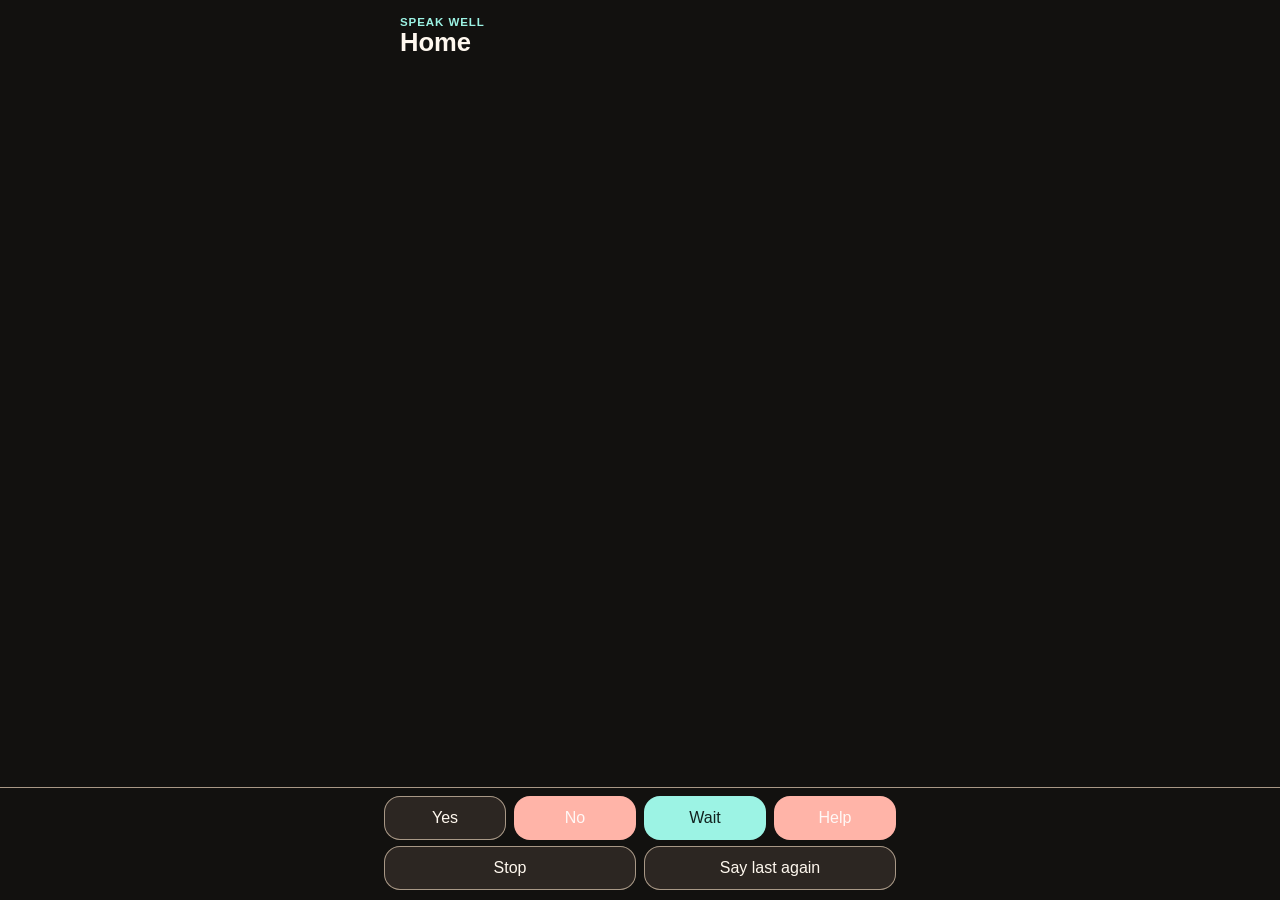
==== commit b242f9bc: "Make dark text readable and add three saved looks with color, type, and layout control." ====
--- a/index.html
+++ b/index.html
@@ -4,7 +4,7 @@
 <meta charset="utf-8">
 <meta name="viewport" content="width=device-width, initial-scale=1, viewport-fit=cover">
 <meta name="theme-color" content="#f3eee6">
-<link rel="manifest" href="manifest.webmanifest">
+<link rel="manifest" href="manifest.json">
 <title>Speak Well</title>
 <style>
   :root { color-scheme: light; --paper:#f3eee6; --ink:#1c1916; --card:#fffdf9; --line:#e4d9cc; --muted:#6d645b; --teal:#0e6b62; --soft:#e5f3f1; --rose:#8e2f2f; --rose-soft:#f8e8e4; --on:#f3fffc; }
@@ -50,7 +50,23 @@
   footer .wrap { max-width: 32rem; margin: 0 auto; display: grid; gap: .4rem; }
   .hide { display: none; }
   ol { margin: .4rem 0 0; padding-left: 1.1rem; }
-  html[data-theme="night"] { --paper:#141311; --ink:#f4efe8; --card:#241f1b; --line:#3c342c; --muted:#b7ab9e; --teal:#3dbaad; --soft:#1a3330; --rose:#e08a82; --rose-soft:#3a2422; --on:#06221f; }
+  html[data-theme="night"] { color-scheme: dark; --paper:#12110f; --ink:#fff8ef; --card:#2c2622; --line:#a89886; --muted:#f3e7da; --teal:#9cf3e4; --soft:#1a3330; --rose:#ffb4a8; --rose-soft:#3a2422; --on:#10211e; }
+  input, textarea, select { color: var(--ink); background: var(--card); }
+  input::placeholder, textarea::placeholder { color: var(--muted); opacity: 1; }
+  html[data-font="plain"] body { font-family: "Segoe UI", sans-serif; }
+  html[data-font="serif"] body { font-family: Georgia, serif; }
+  html[data-font="rounded"] body { font-family: "Segoe UI", "Trebuchet MS", sans-serif; }
+  html[data-scale="1"] { font-size: 16px; }
+  html[data-scale="2"] { font-size: 18px; }
+  html[data-scale="3"] { font-size: 21px; }
+  html[data-border="bold"] button, html[data-border="bold"] input, html[data-border="bold"] textarea { box-shadow: inset 0 0 0 2px var(--line); }
+  html[data-border="none"] button, html[data-border="none"] input, html[data-border="none"] textarea { box-shadow: none; }
+  html[data-radius="square"] button, html[data-radius="square"] input, html[data-radius="square"] textarea { border-radius: .3rem; }
+  html[data-radius="round"] button { border-radius: 999px; }
+  html[data-texture="grain"] body { background-image: radial-gradient(rgba(255,255,255,.05) .7px, transparent .7px); background-size: 4px 4px; }
+  html[data-texture="linen"] body { background-image: repeating-linear-gradient(0deg, rgba(255,255,255,.04) 0 1px, transparent 1px 7px), repeating-linear-gradient(90deg, rgba(0,0,0,.05) 0 1px, transparent 1px 9px); }
+  html[data-texture="dots"] body { background-image: radial-gradient(var(--line) .8px, transparent .9px); background-size: 14px 14px; }
+  html[data-motion="still"] * { animation: none !important; transition: none !important; }
   .tools { display:flex; flex-wrap:wrap; gap:.4rem; margin:.4rem 0 .6rem; }
   #sound { margin: 0 0 .7rem; }
   #sound .pick { min-height: 3.4rem; text-align: left; }
@@ -589,7 +605,7 @@
   const shaped = shape();
   const voice = pickLangVoice(lang);
   const onCall = liveCall();
-  const make = (line) => { const u = new SpeechSynthesisUtterance(line); u.lang = BCP[lang] || "en-US"; u.rate = onCall ? Math.min(shaped.rate, 0.8) : shaped.rate; u.pitch = shaped.pitch; u.volume = 1; if (voice) u.voice = voice; return u; };
+  const make = (line) => { const u = new SpeechSynthesisUtterance(line); u.lang = BCP[lang] || "en-US"; u.rate = onCall ? Math.min(shaped.rate, 0.8) : shaped.rate; u.pitch = shaped.pitch; u.volume = Number(state.settings.volume) || 1; if (voice) u.voice = voice; return u; };
   speaking = spoken;
   const last = make(spoken);
   last.onend = last.onerror = () => { speaking = ""; render(); };
@@ -802,8 +818,131 @@
     <div class="card"><b>If the app is reinstalled</b><p>About me, Save a copy of my information. Later, Put my information back and choose that file.</p></div>
     <button class="wide ink" data-go="guide" type="button">Show me how</button>`;
 }
+
+const HOME_SECTIONS = [
+  ["board","Say a phrase","Tap a button. The phone says the whole sentence."],
+  ["say","Type a sentence","Write words that are not on a button."],
+  ["notes","Notepad","Write it ahead. Pause, then pick up the same line."],
+  ["about","About me","Address, license, people, and things to remember."],
+  ["call","Phone call","So the person on the line can hear her."],
+  ["talks","Conversations","Open an earlier talk and say it again."],
+  ["more","Voices and look","Voice, colors, size, and layout."],
+  ["help","Help","Setup, medicine alarms, and how to put it on the phone."],
+  ["guide","Show me how","A short walk-through. You can come back anytime."]
+];
+function stockLooks(){
+  const order = HOME_SECTIONS.map(row => row[0]);
+  const make = (name, paper, ink, card, line, accent, muted) => ({name, paper, ink, card, line, accent, muted, font:"rounded", border:"hair", radius:"soft", texture:"flat", motion:"soft", overlay:78, scale:2, sections:order.slice()});
+  return [
+    make("Night","#12110f","#fff8ef","#2c2622","#a89886","#9cf3e4","#f3e7da"),
+    make("Day","#fbf7f1","#1a1613","#ffffff","#7d6f62","#0c5c55","#3e372f"),
+    make("Calm","#10211e","#f3fffb","#1b3834","#8eccb8","#d8ffe8","#e4fff4")
+  ];
+}
+function hexOk(value, fallback){ return typeof value === "string" && /^#[0-9a-fA-F]{6}$/.test(value) ? value : fallback; }
+function tidyLook(raw, fallback){
+  raw = raw && typeof raw === "object" ? raw : {};
+  const known = HOME_SECTIONS.map(row => row[0]);
+  const picked = Array.isArray(raw.sections) ? raw.sections.filter(id => known.includes(id)) : [];
+  return {
+    name: raw.name ? String(raw.name).slice(0, 24) : fallback.name,
+    paper: hexOk(raw.paper, fallback.paper), ink: hexOk(raw.ink, fallback.ink), card: hexOk(raw.card, fallback.card),
+    line: hexOk(raw.line, fallback.line), accent: hexOk(raw.accent, fallback.accent), muted: hexOk(raw.muted, fallback.muted),
+    font: raw.font === "plain" || raw.font === "serif" ? raw.font : "rounded",
+    border: raw.border === "none" || raw.border === "bold" ? raw.border : "hair",
+    radius: raw.radius === "square" || raw.radius === "round" ? raw.radius : "soft",
+    texture: raw.texture === "grain" || raw.texture === "linen" || raw.texture === "dots" ? raw.texture : "flat",
+    motion: raw.motion === "still" ? "still" : "soft",
+    overlay: Math.min(92, Math.max(40, Number(raw.overlay) || 78)),
+    scale: raw.scale === 1 || raw.scale === 3 ? raw.scale : 2,
+    sections: picked.concat(known.filter(id => !picked.includes(id)))
+  };
+}
+function looksNow(){
+  const stock = stockLooks();
+  if (!Array.isArray(state.looks) || state.looks.length < 3) state.looks = stock;
+  state.looks = [0,1,2].map(index => tidyLook(state.looks[index], stock[index]));
+  if (state.lookOn !== 1 && state.lookOn !== 2) state.lookOn = 0;
+  return state.looks[state.lookOn];
+}
+function darkHex(hex){
+  const n = parseInt(String(hex).slice(1), 16);
+  const r = (n >> 16) & 255, g = (n >> 8) & 255, b = n & 255;
+  return (0.2126 * r + 0.7152 * g + 0.0722 * b) / 255 < 0.55;
+}
+function paintLook(look){
+  const root = document.documentElement;
+  const dark = darkHex(look.paper);
+  root.dataset.theme = dark ? "night" : "paper";
+  root.dataset.font = look.font;
+  root.dataset.border = look.border;
+  root.dataset.radius = look.radius;
+  root.dataset.texture = look.texture;
+  root.dataset.motion = look.motion;
+  root.dataset.scale = String(look.scale);
+  root.style.colorScheme = dark ? "dark" : "light";
+  const pairs = {paper:look.paper, ink:look.ink, card:look.card, line:look.line, muted:look.muted, teal:look.accent, on: darkHex(look.accent) ? "#f7fffc" : "#10211e"};
+  Object.keys(pairs).forEach(key => root.style.setProperty("--" + key, pairs[key]));
+  root.style.setProperty("--rose", dark ? "#ffb4a8" : "#8e2f2f");
+}
+let lookEditing = false;
+let lookDraft = null;
+let lookAsk = null;
+function activeLook(){ return lookEditing && lookDraft ? lookDraft : looksNow(); }
+function lookPage(){
+  const looks = state.looks;
+  const current = activeLook();
+  const swatch = (key, label) => `<label class="row" style="display:flex;align-items:center;justify-content:space-between">${label}<input data-look="${key}" type="color" value="${esc(current[key])}" ${lookEditing ? "" : "disabled"}></label>`;
+  const picks = (key, label, options) => `<p class="kicker">${label}</p><div class="chips">${options.map(option => `<button class="chip ${current[key]===option[0]?"on":""}" data-look-choice="${key}:${option[0]}" type="button" ${lookEditing?"":"disabled"}>${option[1]}</button>`).join("")}</div>`;
+  const rows = current.sections.filter(id => id !== "guide").map((id, index, all) => {
+    const item = HOME_SECTIONS.find(row => row[0] === id);
+    if (!item) return "";
+    return `<div class="row"><b style="flex:1">${esc(item[1])}</b><button class="ghost" data-look-move="${index}:-1" type="button">Up</button><button class="ghost" data-look-move="${index}:1" type="button">Down</button><button class="ghost" data-look-hide="${id}" type="button">Hide</button></div>`;
+  }).join("");
+  const hidden = HOME_SECTIONS.filter(row => row[0] !== "guide" && !current.sections.includes(row[0])).map(row => `<button class="wide ghost" data-look-show="${row[0]}" type="button">Show ${esc(row[1])}</button>`).join("");
+  const cards = looks.map((look, index) => `<button class="${index===state.lookOn?"ink":"ghost"}" data-look-on="${index}" type="button">${esc(look.name)}</button>`).join("");
+  const ask = lookAsk ? `<div class="card" style="position:fixed;left:1rem;right:1rem;bottom:1rem;z-index:9"><p style="font-size:1.2rem;font-weight:650">${esc(lookAsk.title)}</p><button class="wide teal" id="look-yes" type="button">${esc(lookAsk.yes)}</button><button class="wide ghost" id="look-no" type="button">Not now</button></div>` : "";
+  return `<p class="muted">Three looks stay on this phone. Change one only after you mean to. Save asks again.</p>
+    <div class="grid" style="grid-template-columns:1fr 1fr 1fr">${cards}</div>
+    ${lookEditing ? `<button class="wide teal" id="look-save" type="button">Save this look</button><button class="wide ghost" id="look-cancel" type="button">Cancel</button>` : `<button class="wide ink" id="look-edit" type="button">Change this look</button>`}
+    <label>Name<input id="look-name" value="${esc(current.name)}" ${lookEditing?"":"disabled"}></label>
+    ${swatch("paper","Background")}${swatch("card","Cards")}${swatch("ink","Text")}${swatch("muted","Quiet text")}${swatch("accent","Buttons")}${swatch("line","Borders")}
+    ${picks("font","Type",[["rounded","Round"],["plain","Plain"],["serif","Serif"]])}
+    ${picks("border","Border",[["none","None"],["hair","Thin"],["bold","Thick"]])}
+    ${picks("radius","Corners",[["square","Square"],["soft","Soft"],["round","Round"]])}
+    ${picks("texture","Texture",[["flat","Smooth"],["grain","Grain"],["linen","Linen"],["dots","Dots"]])}
+    ${picks("motion","Motion",[["soft","Soft"],["still","Still"]])}
+    ${picks("scale","Size",[[2,"Medium"],[1,"Small"],[3,"Large"]])}
+    <label>Menu shade ${current.overlay}%<input id="look-overlay" type="range" min="40" max="92" value="${current.overlay}" ${lookEditing?"":"disabled"}></label>
+    <p class="kicker">Home order</p>${rows}${hidden}
+    <button class="wide ink" id="look-download" type="button">Download this look</button>
+    <p class="muted">Download asks where to put the file. The three looks also stay inside Speak Well.</p>
+    <label class="wide ghost" style="display:flex;align-items:center;justify-content:center">Load a look file<input id="look-file" type="file" accept="application/json" style="display:none"></label>
+    <p class="kicker">Free voices</p>
+    <a class="wide ghost" style="display:flex;align-items:center;justify-content:center;text-decoration:none" href="https://play.google.com/store/apps/details?id=com.google.android.tts">Google voice</a>
+    <a class="wide ghost" style="display:flex;align-items:center;justify-content:center;text-decoration:none" href="https://play.google.com/store/apps/details?id=com.github.olga_yakovleva.rhvoice.android">RHVoice, mostly free</a>
+    ${ask}`;
+}
+async function downloadLook(look){
+  const blob = new Blob([JSON.stringify({app:"Speak Well", look}, null, 2)], {type:"application/json"});
+  const name = (look.name || "look").replace(/[^\w-]+/g, "-") + ".json";
+  if (window.showSaveFilePicker){
+    try {
+      const handle = await window.showSaveFilePicker({suggestedName:name, types:[{description:"Speak Well look", accept:{"application/json":[".json"]}}]});
+      const writable = await handle.createWritable();
+      await writable.write(blob);
+      await writable.close();
+      return;
+    } catch (error) { if (error && error.name === "AbortError") return; }
+  }
+  const link = document.createElement("a");
+  link.href = URL.createObjectURL(blob);
+  link.download = name;
+  link.click();
+}
+
 function render(){
-  document.documentElement.dataset.theme = state.settings.theme === "paper" ? "paper" : "night";
+  paintLook(activeLook());
   renderSound();
   const speakingScreen = tab === "board" || tab === "say" || tab === "call" || tab === "notes" || liveCall();
   const sound = $("#sound");
@@ -814,7 +953,7 @@
   if (home) home.style.display = tab === "menu" ? "none" : "";
   const dock = document.querySelector("footer .dock");
   if (dock) dock.style.display = tab === "board" && state.settings.showDock !== false ? "" : "none";
-  $("#title").textContent = tab === "menu" ? "Home" : tab === "call" ? "On a call" : tab === "say" ? "Type" : tab === "notes" ? "Notepad" : tab === "about" ? "About me" : tab === "help" ? "Help" : tab === "more" ? "Voices and look" : "Say a phrase";
+  $("#title").textContent = tab === "menu" ? "Home" : tab === "call" ? "On a call" : tab === "say" ? "Type" : tab === "notes" ? "Notepad" : tab === "about" ? "About me" : tab === "help" ? "Help" : tab === "look" ? "Look" : tab === "more" ? "Voices and look" : "Say a phrase";
   const slot = noteNow();
   const lines = scriptLines(slot.body);
   const at = Math.min(slot.place || 0, lines.length);
@@ -837,6 +976,7 @@
   else if (tab === "notes") view.innerHTML = banner + notepad() + guide;
   else if (tab === "about") view.innerHTML = banner + about() + guide;
   else if (tab === "help") view.innerHTML = banner + helpPage() + guide;
+  else if (tab === "look") view.innerHTML = banner + lookPage() + guide;
   else if (tab === "call") view.innerHTML = banner + call() + guide;
   else view.innerHTML = banner + more() + guide;
   if (tab === "say") bindComposer();
@@ -889,20 +1029,12 @@
   place();
 }
 function menu(){
-  const rows = [
-    ["board", "Say a phrase", "Tap a button. The phone says the whole sentence."],
-    ["say", "Type a sentence", "Write words that are not on a button."],
-  ["notes", "Notepad", "Write it ahead. Pause, then pick up the same line."],
-  ["about", "About me", "Address, license, people, and things to remember."],
-    ["call", "Phone call", "So the person on the line can hear her."],
-    ["talks", "Conversations", "Open an earlier talk and say it again."],
-    ["more", "Voices and look", "Change the voice, the size, or the dark screen."],
-    ["help", "Help", "Setup, medicine alarms, and how to put it on the phone."],
-    ["guide", "Show me how", "A short walk-through. You can come back anytime."]
-  ];
+  const look = looksNow();
+  const rows = look.sections.map(id => HOME_SECTIONS.find(row => row[0] === id)).filter(Boolean);
   const installed = window.matchMedia("(display-mode: standalone)").matches || window.navigator.standalone;
   const setup = installed ? "" : `<div class="card"><b>Put this on the phone</b><p>In Chrome, tap the three dots. Tap Install app, or Add to Home screen. Open Speak Well from that icon next time. Then tap Allow phone alerts so medicine alarms can ring after the app is closed.</p></div>`;
   return setup + rows.map(row => `<button class="wide" data-go="${row[0]}" type="button" style="display:block;width:100%;text-align:left;margin-bottom:.45rem"><b>${row[1]}</b><br><span class="muted">${row[2]}</span></button>`).join("")
+    + `<button class="wide" data-go="look" type="button" style="display:block;width:100%;text-align:left;margin-bottom:.45rem"><b>Look</b><br><span class="muted">Colors, texture, type, borders, and home order.</span></button>`
     + `<button class="wide ghost" data-go="emergency" type="button" style="display:block;width:100%;text-align:left;margin-top:1rem"><b>Emergency</b><br><span class="muted">Only if she needs help right now.</span></button>`;
 }
 function shown(){
@@ -989,6 +1121,7 @@
     <p class="muted" id="mood-word">${word}</p>
     <div class="row" style="align-items:center;gap:.4rem"><span class="muted">Slow</span><input id="speed" type="range" min="70" max="135" value="${Math.round((Number(state.settings.speed)||1)*100)}" aria-label="Speed, from slow to fast" style="flex:1;accent-color:#0e6b62"><span class="muted">Fast</span></div>
     <div class="row" style="align-items:center;gap:.4rem"><span class="muted">Low</span><input id="pitch" type="range" min="55" max="155" value="${Math.round((Number(state.settings.pitch)||1)*100)}" aria-label="Pitch, from low to high" style="flex:1;accent-color:#0e6b62"><span class="muted">High</span></div>
+    <div class="row" style="align-items:center;gap:.4rem"><span class="muted">Quiet</span><input id="volume" type="range" min="35" max="100" value="${Math.round((Number(state.settings.volume)||1)*100)}" aria-label="Loudness" style="flex:1;accent-color:#0e6b62"><span class="muted">Loud</span></div>
     <button class="wide ghost" id="hear-voice" type="button">Hear this voice</button>
     <p style="margin:.4rem 0 .2rem;font-weight:600">Women</p>
     <div class="chips">${PRESETS.filter(p => p.kind==="woman").map(p => `<button class="chip${p.id===state.settings.presetId?" on":""}" data-preset="${p.id}" data-preview="1" type="button">${p.name}</button>`).join("")}</div>
@@ -1098,6 +1231,17 @@
   if (t.dataset.doseVibrate){ const dose = mine().doses.find(item => item.id === t.dataset.doseVibrate); if (dose){ dose.vibrate = dose.vibrate === false; save(); render(); } return; }
   if (t.dataset.testDose){ startRing(true); setTimeout(stopRing, 3500); return; }
   if (t.dataset.dropDose){ const profile = mine(); profile.doses = profile.doses.filter(item => item.id !== t.dataset.dropDose); save(); render(); return; }
+  if (t.id === "look-edit"){ const look = looksNow(); lookAsk = {title:"Change " + look.name + "? You can cancel before it is saved.", yes:"Change it", run(){ lookEditing = true; lookDraft = JSON.parse(JSON.stringify(look)); }}; render(); return; }
+  if (t.id === "look-yes" && lookAsk){ const run = lookAsk.run; lookAsk = null; run(); render(); return; }
+  if (t.id === "look-no"){ lookAsk = null; render(); return; }
+  if (t.id === "look-cancel"){ lookEditing = false; lookDraft = null; render(); return; }
+  if (t.id === "look-save"){ const look = activeLook(); lookAsk = {title:"Save " + look.name + " on this phone?", yes:"Save it", run(){ state.looks[state.lookOn] = JSON.parse(JSON.stringify(look)); lookEditing = false; lookDraft = null; save(); }}; render(); return; }
+  if (t.dataset.lookOn){ const index = Number(t.dataset.lookOn); if (index !== state.lookOn){ lookAsk = {title:"Use " + state.looks[index].name + "?", yes:"Use it", run(){ state.lookOn = index; lookEditing = false; lookDraft = null; save(); }}; render(); } return; }
+  if (t.dataset.lookChoice && lookEditing && lookDraft){ const parts = t.dataset.lookChoice.split(":"); lookDraft[parts[0]] = parts[0] === "scale" ? Number(parts[1]) : parts[1]; render(); return; }
+  if (t.dataset.lookMove && lookEditing && lookDraft){ const parts = t.dataset.lookMove.split(":").map(Number); const next = parts[0] + parts[1]; if (next >= 0 && next < lookDraft.sections.length){ const swap = lookDraft.sections[next]; lookDraft.sections[next] = lookDraft.sections[parts[0]]; lookDraft.sections[parts[0]] = swap; render(); } return; }
+  if (t.dataset.lookHide && lookEditing && lookDraft){ lookDraft.sections = lookDraft.sections.filter(id => id !== t.dataset.lookHide); render(); return; }
+  if (t.dataset.lookShow && lookEditing && lookDraft){ lookDraft.sections.push(t.dataset.lookShow); render(); return; }
+  if (t.id === "look-download"){ downloadLook(activeLook()); return; }
   if (t.id === "save-profile"){
     const blob = new Blob([JSON.stringify(state, null, 2)], {type:"application/json"});
     const link = document.createElement("a");
@@ -1208,6 +1352,7 @@
   }
   if (event.target.id === "speed"){ state.settings.speed = Number(event.target.value) / 100; save(); }
   if (event.target.id === "pitch"){ state.settings.pitch = Number(event.target.value) / 100; save(); }
+  if (event.target.id === "volume"){ state.settings.volume = Number(event.target.value) / 100; save(); }
   if (event.target.id === "note-title"){ noteNow().title = event.target.value.slice(0, 40); save(); }
   if (event.target.id === "note-body"){
     if (noteReading) pauseNote();
@@ -1218,7 +1363,12 @@
     save();
     paintNote();
   }
-  if (event.target.dataset.field){
+  if (event.target.dataset.look && lookEditing && lookDraft){
+    lookDraft[event.target.dataset.look] = event.target.value;
+    paintLook(lookDraft);
+  }
+  if (event.target.id === "look-name" && lookDraft){ lookDraft.name = event.target.value.slice(0, 24); }
+  if (event.target.id === "look-overlay" && lookDraft){ lookDraft.overlay = Number(event.target.value); const label = event.target.previousSibling; }
     mine()[event.target.dataset.field] = event.target.value.slice(0, 240);
     if (event.target.dataset.field === "preferred" || event.target.dataset.field === "fullName"){
       const profile = mine();
@@ -1234,13 +1384,26 @@
   if (event.target.id === "name"){ state.settings.name = event.target.value; save(); }
 });
 view.addEventListener("change", (event) => {
-  if (event.target.id !== "restore-profile" || !event.target.files || !event.target.files[0]) return;
-  event.target.files[0].text().then(text => {
+  if (event.target.id !== "restore-profile" && event.target.id !== "look-file") return;
+  const file = event.target.files && event.target.files[0];
+  if (!file) return;
+  if (event.target.id === "look-file"){
+    file.text().then(text => {
+      try {
+        const parsed = JSON.parse(text);
+        const next = tidyLook(parsed.look || parsed, looksNow());
+        lookAsk = {title:"Replace " + looksNow().name + " with " + next.name + "?", yes:"Replace it", run(){ state.looks[state.lookOn] = next; lookEditing = false; lookDraft = null; save(); }};
+      } catch (error) { notice = "That file is not a Speak Well look."; }
+      render();
+    });
+    return;
+  }
+  file.text().then(text => {
     try {
       const next = JSON.parse(text);
       if (!next || typeof next !== "object") throw new Error("bad");
       if (next.profile && !next.settings){ state.profile = next.profile; mine(); }
-      else if (next.settings){ Object.assign(state, next); state.settings = Object.assign({presetId:"nora"}, next.settings); mine(); book(); }
+      else if (next.settings){ Object.assign(state, next); state.settings = Object.assign({presetId:"nora"}, next.settings); mine(); book(); looksNow(); }
       else throw new Error("bad");
       save();
       notice = "Her information is back on this phone.";
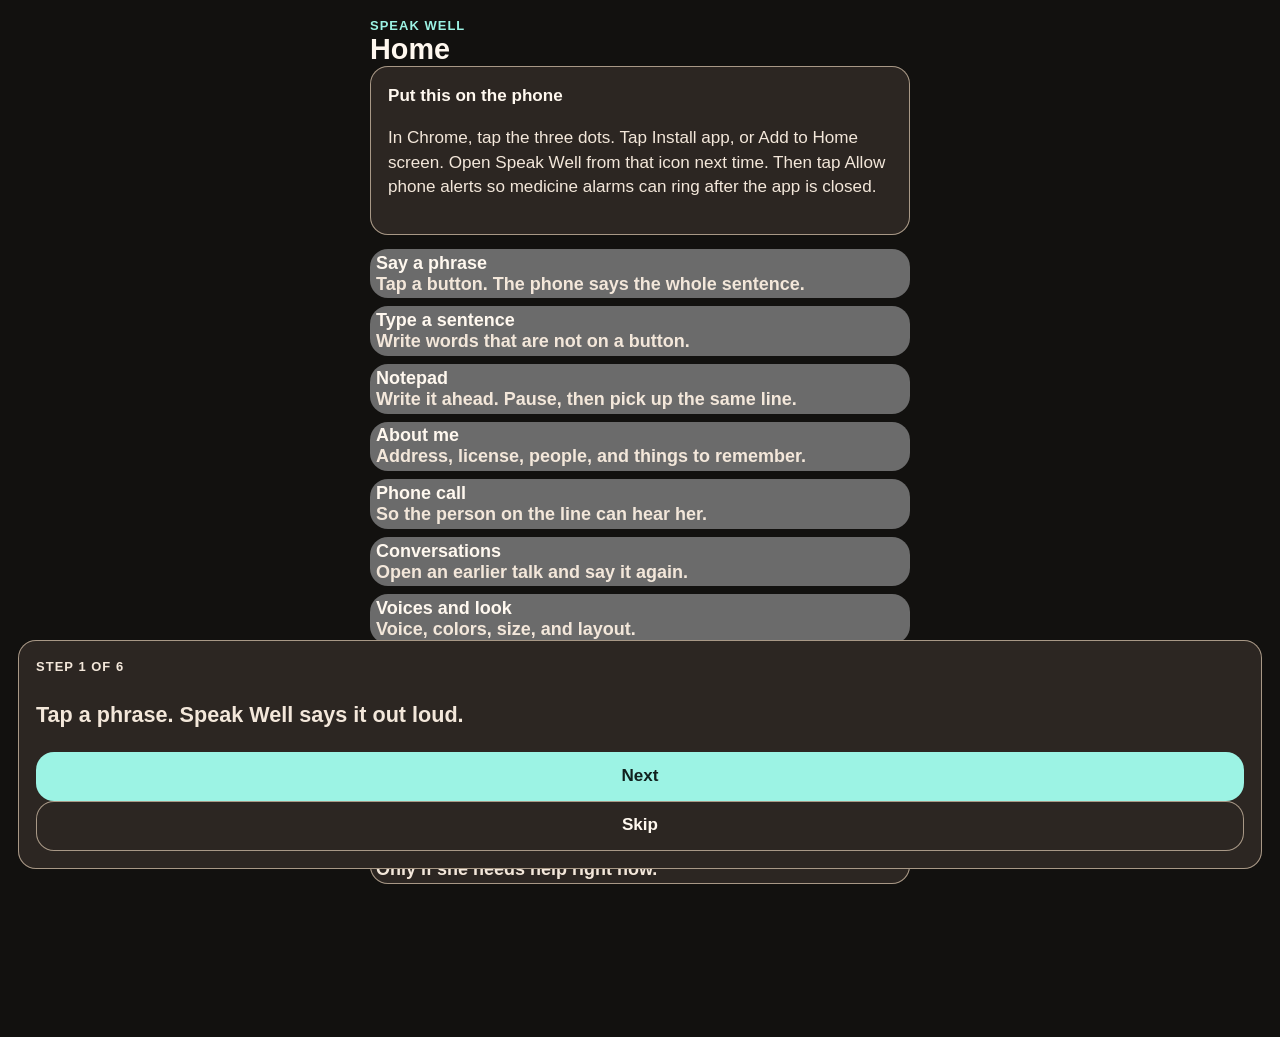
==== commit 850b18a3: "Fix the look screen so the phone file runs." ====
--- a/index.html
+++ b/index.html
@@ -1368,7 +1368,8 @@
     paintLook(lookDraft);
   }
   if (event.target.id === "look-name" && lookDraft){ lookDraft.name = event.target.value.slice(0, 24); }
-  if (event.target.id === "look-overlay" && lookDraft){ lookDraft.overlay = Number(event.target.value); const label = event.target.previousSibling; }
+  if (event.target.id === "look-overlay" && lookDraft){ lookDraft.overlay = Number(event.target.value); }
+  if (event.target.dataset.field){
     mine()[event.target.dataset.field] = event.target.value.slice(0, 240);
     if (event.target.dataset.field === "preferred" || event.target.dataset.field === "fullName"){
       const profile = mine();
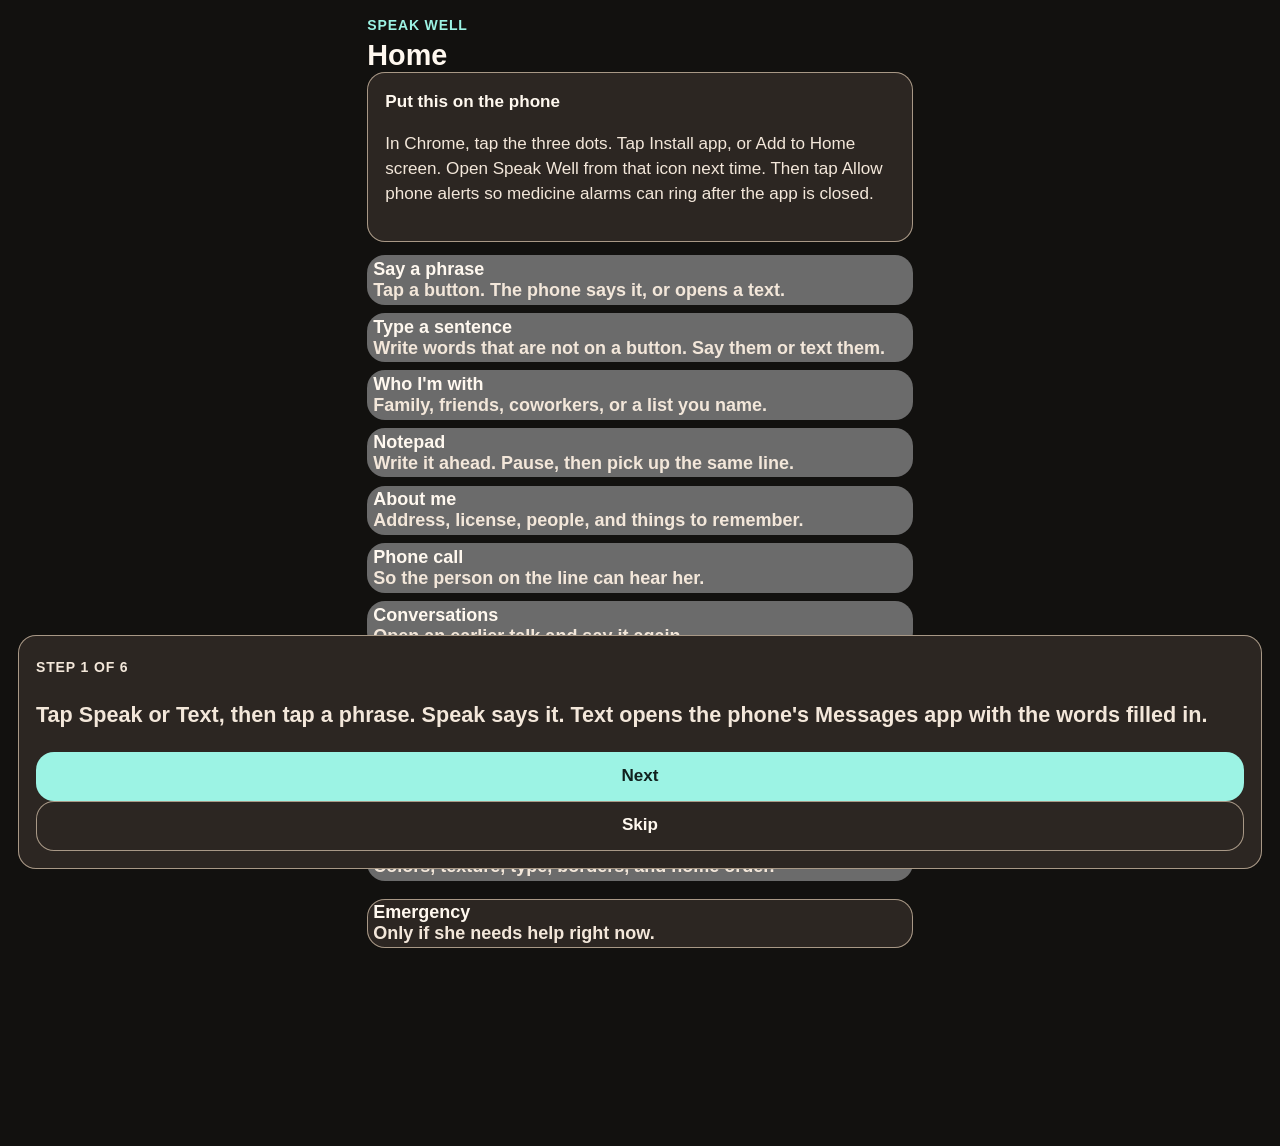
==== commit d3b99653: "Make Speak Well one phone communicator for speech and text. Keep the static Pages app, fix theme con" ====
--- a/index.html
+++ b/index.html
@@ -4,18 +4,20 @@
 <meta charset="utf-8">
 <meta name="viewport" content="width=device-width, initial-scale=1, viewport-fit=cover">
 <meta name="theme-color" content="#f3eee6">
-<link rel="manifest" href="manifest.json">
+<link rel="manifest" href="manifest.webmanifest">
 <title>Speak Well</title>
 <style>
-  :root { color-scheme: light; --paper:#f3eee6; --ink:#1c1916; --card:#fffdf9; --line:#e4d9cc; --muted:#6d645b; --teal:#0e6b62; --soft:#e5f3f1; --rose:#8e2f2f; --rose-soft:#f8e8e4; --on:#f3fffc; }
+  :root { color-scheme: light; --paper:#f3eee6; --ink:#1c1916; --card:#fffdf9; --line:#e4d9cc; --muted:#4a433c; --teal:#0e6b62; --mark:#0c5c55; --soft:#e5f3f1; --rose:#8e2f2f; --rose-soft:#f8e8e4; --on:#f3fffc; --on-rose:#fff8f6; }
   * { box-sizing: border-box; }
   html, body { margin: 0; background: var(--paper); color: var(--ink); font-family: "Segoe UI", "Helvetica Neue", sans-serif; }
-  body { max-width: 32rem; margin: 0 auto; min-height: 100dvh; padding: max(1rem, env(safe-area-inset-top)) 1rem 8.5rem; }
+  body { max-width: 32rem; margin: 0 auto; min-height: 100dvh; padding: max(.75rem, env(safe-area-inset-top)) .85rem 11rem; }
   button, input, textarea { font: inherit; color: inherit; }
-  button { cursor: pointer; border: 0; }
+  button { cursor: pointer; border: 0; touch-action: manipulation; -webkit-tap-highlight-color: transparent; }
   h1 { font-size: 1.6rem; margin: 0; }
-  .kicker { margin: 0; font-size: .72rem; letter-spacing: .08em; text-transform: uppercase; color: var(--teal); font-weight: 700; }
-  .row { display: flex; justify-content: space-between; align-items: flex-end; gap: .75rem; }
+  .kicker { margin: .2rem 0 .35rem; font-size: .78rem; letter-spacing: .06em; text-transform: uppercase; color: var(--mark); font-weight: 700; }
+  .row { display: flex; justify-content: space-between; align-items: flex-end; gap: .5rem; flex-wrap: wrap; }
+  .row > * { min-width: 0; }
+  .row input, .row textarea { width: auto; flex: 1 1 8rem; margin-bottom: 0; }
   .tabs, .grid, .dock, .voices { display: grid; gap: .5rem; }
   .tabs { grid-template-columns: repeat(4, 1fr); margin: .75rem 0; }
   .grid, .voices { grid-template-columns: 1fr 1fr; }
@@ -26,31 +28,41 @@
   .tab.on, .voice.on { background: var(--ink); color: var(--paper); box-shadow: none; }
   .callbtn { border-radius: 999px; min-height: 3rem; padding: 0 1rem; background: var(--card); box-shadow: inset 0 0 0 1px var(--line); font-weight: 700; }
   .callbtn.on { background: var(--teal); color: var(--on); box-shadow: none; }
-  .pad { min-height: 5rem; padding: .75rem; text-align: left; background: var(--card); box-shadow: inset 0 0 0 1px var(--line); }
-  .pad b { display: block; font-size: 1.05rem; }
-  .pad span, .muted, .card p { color: var(--muted); }
-  .pad.urgent { background: var(--rose); color: #fff8f6; box-shadow: none; }
-  .pad.urgent span { color: #f8e8e4; }
-  .pad.need { background: var(--soft); }
+  .pad { min-height: 5.4rem; padding: .7rem .75rem; text-align: left; background: var(--card); color: var(--ink); box-shadow: inset 0 0 0 1px var(--line); overflow-wrap: anywhere; }
+  .pad b { display: block; font-size: 1.08rem; line-height: 1.2; color: inherit; }
+  .pad-meta, .muted, .card p { color: var(--muted); }
+  .emo { display: block; font-size: 1.45rem; line-height: 1.15; margin-bottom: .15rem; }
+  .pad.urgent { background: var(--rose); color: var(--on-rose); box-shadow: none; }
+  .pad.urgent b, .pad.urgent .pad-meta, .pad.urgent .emo { color: var(--on-rose); }
+  .pad.need { background: var(--soft); color: var(--ink); }
+  .pad.need b, .pad.need .emo { color: var(--ink); }
   .lead, .card { font-size: .95rem; line-height: 1.45; }
   .card { background: var(--card); padding: 1rem; box-shadow: inset 0 0 0 1px var(--line); margin-bottom: .75rem; }
   .wide { width: 100%; font-weight: 700; }
   .teal { background: var(--teal); color: var(--on); }
   .ink { background: var(--ink); color: var(--paper); }
-  .rose { background: var(--rose); color: #fff8f6; }
+  .rose { background: var(--rose); color: var(--on-rose); }
   .ghost { background: var(--card); box-shadow: inset 0 0 0 1px var(--line); }
   input, textarea { width: 100%; border: 0; background: var(--card); box-shadow: inset 0 0 0 1px var(--line); border-radius: .9rem; padding: .75rem; margin-bottom: .5rem; }
   textarea { min-height: 6rem; }
   .chips { display: flex; gap: .4rem; overflow: auto; margin-bottom: .6rem; }
-  .chip { border-radius: 999px; background: var(--card); box-shadow: inset 0 0 0 1px var(--line); padding: .45rem .75rem; white-space: nowrap; }
+  .chip { border-radius: 999px; background: var(--card); color: var(--ink); box-shadow: inset 0 0 0 1px var(--line); padding: .45rem .8rem; min-height: 2.75rem; white-space: nowrap; }
   .chip.on { background: var(--teal); color: var(--on); box-shadow: none; }
+  .emo-btn { font-size: 1.35rem; min-width: 2.75rem; line-height: 1; }
+  .seg { display: grid; grid-template-columns: 1fr 1fr; gap: .4rem; margin: 0 0 .7rem; }
+  .seg button { min-height: 3.1rem; font-weight: 750; background: var(--card); color: var(--ink); box-shadow: inset 0 0 0 1px var(--line); }
+  .seg button.on { background: var(--ink); color: var(--paper); box-shadow: none; }
+  .actions { display: grid; grid-template-columns: 1fr 1fr; gap: .45rem; margin: .35rem 0 .7rem; }
+  .actions button { min-height: 3.25rem; margin: 0; }
+  .count { font-weight: 700; }
+  .stack > * + * { margin-top: .35rem; }
   .note { background: var(--soft); border-radius: .9rem; padding: .7rem .8rem; margin-bottom: .6rem; }
   .speak { background: var(--ink); color: var(--paper); border-radius: .9rem; padding: .7rem .8rem; margin-bottom: .6rem; }
   footer { position: fixed; left: 0; right: 0; bottom: 0; background: var(--paper); border-top: 1px solid var(--line); padding: .5rem 1rem max(.6rem, env(safe-area-inset-bottom)); }
   footer .wrap { max-width: 32rem; margin: 0 auto; display: grid; gap: .4rem; }
   .hide { display: none; }
   ol { margin: .4rem 0 0; padding-left: 1.1rem; }
-  html[data-theme="night"] { color-scheme: dark; --paper:#12110f; --ink:#fff8ef; --card:#2c2622; --line:#a89886; --muted:#f3e7da; --teal:#9cf3e4; --soft:#1a3330; --rose:#ffb4a8; --rose-soft:#3a2422; --on:#10211e; }
+  html[data-theme="night"] { color-scheme: dark; --paper:#12110f; --ink:#fff8ef; --card:#2c2622; --line:#a89886; --muted:#e4d7c8; --teal:#7ee8d8; --mark:#b6fff2; --soft:#1a3330; --rose:#ffb4a8; --rose-soft:#3a2422; --on:#10211e; --on-rose:#3b1210; }
   input, textarea, select { color: var(--ink); background: var(--card); }
   input::placeholder, textarea::placeholder { color: var(--muted); opacity: 1; }
   html[data-font="plain"] body { font-family: "Segoe UI", sans-serif; }
@@ -71,7 +83,13 @@
   #sound { margin: 0 0 .7rem; }
   #sound .pick { min-height: 3.4rem; text-align: left; }
   #sound .pick.on-speaker { background: var(--teal); color: var(--on); border-color: transparent; }
-  #sound .pick.on-call { background: var(--rose); color: var(--on); border-color: transparent; }
+  #sound .pick.on-call { background: var(--rose); color: var(--on-rose); border-color: transparent; }
+  @media (max-width: 420px) {
+    h1 { font-size: 1.4rem; }
+    .voices { grid-template-columns: 1fr; }
+    .dock { grid-template-columns: 1fr 1fr; }
+    footer .dock:first-child { grid-template-columns: 1fr 1fr 1fr 1fr; }
+  }
   #sound .sub { display: block; font-size: .75rem; font-weight: 500; opacity: .85; }
 </style>
 </head>
@@ -150,7 +168,7 @@
 ];
 const FEMALE = /female|woman|samantha|victoria|karen|moira|tessa|fiona|zira|hazel|jenny|aria|emma|libby|sonia|allison|ava|serena|kate|salli|joanna|ivy|melissa|amy|olivia|susan|nicky/i;
 const MALE = /\bmale\b|\bdavid\b|\bdaniel\b|\balex\b|\bfred\b|\bguy\b|\bgeorge\b|\bmatthew\b|\bjoey\b|\bjames\b|\bjorge\b|\bdiego\b|\bluca\b|\bpierre\b|\botoya\b|\bthomas\b/i;
-const KEY = "steadyvoice.call.v2";
+const KEY = "speakwell.call.v2";
 const $= (s,r=document) => r.querySelector(s);
 const view = $("#view");
 let tab = "menu", group = "All", query = "", draft = "", speaking = "", notice = "", arranging = false, soundOpen = false, detectedCall = false, guideOn = false, guideStep = 0;
@@ -194,7 +212,7 @@
     utter.pitch = shaped.pitch;
     utter.volume = 1;
     if (voice) utter.voice = voice;
-    speechSynthesis.speak(utter);
+    setTimeout(() => speechSynthesis.speak(utter), 80);
   });
 }
 function saveTalk(){
@@ -211,6 +229,7 @@
   render();
 }
 ensureTalks();
+if (state.channel !== "text") state.channel = "speak";
 if (!Array.isArray(state.learned)) state.learned = [];
 if (!state.settings.themeChosen){ state.settings.theme = "night"; state.settings.themeChosen = true; save(); }
 if (!state.settings.seenTutorial) guideOn = true;
@@ -247,7 +266,7 @@
   const safe = (text) => risky || !/911|emergency/i.test(text);
   const query = String(draft || "").trim().toLowerCase();
   const token = query.split(/\s+/).pop() || "";
-  const said = (state.learned || []).filter(item => item && item.text && safe(item.text));
+  const said = ensureFreq()[channelName()].lines.filter(item => item && item.text && safe(item.text));
   const board = phrases().filter(item => item.id !== "emergency" && item.id !== "911" && safe(item.speak));
   const lines = [];
   const seen = new Set();
@@ -279,7 +298,14 @@
 function hintRow(items, kind){
   return `<div class="chips" id="${kind}-line" style="flex-wrap:nowrap;overflow-x:auto">${items.map(item => `<button class="chip" data-suggest="${esc(item)}" data-kind="${kind}" type="button">${esc(item)}</button>`).join("")}</div>`;
 }
+function migrateKeys(){
+  // One-time copy from the old key names. Copies only when the new key is absent; the old key is never removed.
+  [["steadyvoice.call.v2", KEY], ["steadyvoice.tr.v1", "speakwell.tr.v1"], ["steadyvoice.dose.fired", "speakwell.dose.fired"]].forEach(([from, to]) => {
+    try { if (localStorage.getItem(to) === null){ const old = localStorage.getItem(from); if (old !== null) localStorage.setItem(to, old); } } catch {}
+  });
+}
 function load(){
+  migrateKeys();
   const blank = {custom:[], hidden:[], uses:{}, history:[], order:[], talks:[], currentId:"", learned:[], settings:{presetId:"nora", voiceURI:"", callMode:false, leadIn:true, name:"", theme:"night", sort:"used", columns:2, showChips:true, showDock:true, output:"auto", mood:50, comedyId:"", themeChosen:false, seenTutorial:false}};
   try { return Object.assign(blank, JSON.parse(localStorage.getItem(KEY)||"null")||{}, {settings:Object.assign(blank.settings,(JSON.parse(localStorage.getItem(KEY)||"{}").settings)||{})}); }
   catch { return blank; }
@@ -430,7 +456,168 @@
     </div>${hint}
     <button class="wide ghost" id="sound-more" type="button" style="margin-top:.35rem">${soundOpen ? "Hide sound options" : "Sound options"}</button>${extra}`;
 }
-function phrases(){ return PHRASES.concat(state.custom||[]); }
+const EMOJI = {
+  help:"🆘", cant:"🗣️", emergency:"🚨", "911":"📞", breathe:"💨", stop:"✋",
+  yes:"✅", no:"🚫", wait:"⏳", again:"🔁", understand:"❓", hear:"👂",
+  water:"💧", bathroom:"🚽", pain:"🩹", medicine:"💊", hungry:"🍽️", cold:"🥶",
+  tired:"😴", scared:"😨", okay:"👍", love:"❤️", thanks:"🙏",
+  nurse:"🩺", doctor:"👨‍⚕️", family:"👨‍👩‍👧", dizzy:"💫", head:"🤕"
+};
+const GROUP_EMOJI = { Urgent:"🚨", Needs:"🤲", Feelings:"💛", Talk:"💬", People:"👥", Care:"🩹" };
+const EMOJI_BAR = ["😀","😂","❤️","👍","🙏","😢","😮","🆘","💧","💊","⏳","✅","🚫","📞","👋","💤"];
+const AUDIENCE_STARTERS = {
+  friends:["yes","no","wait","thanks","okay","love","hungry","water","hear","understand","again","tired"],
+  work:["yes","no","wait","again","understand","help","hear","thanks","okay","pain","stop","cant"]
+};
+function emojiFor(phrase){
+  if (!phrase) return "💬";
+  if (phrase.emoji) return String(phrase.emoji).slice(0, 8);
+  return EMOJI[phrase.id] || GROUP_EMOJI[phrase.group] || "💬";
+}
+function kindEmoji(kind){
+  if (kind === "family") return "👨‍👩‍👧";
+  if (kind === "friends") return "👋";
+  if (kind === "work") return "💼";
+  return "⭐";
+}
+function starterIds(){ return PHRASES.map(item => item.id).filter(id => id !== "emergency" && id !== "911"); }
+function tidyPhrase(raw){
+  if (!raw || !raw.id || !raw.speak) return null;
+  return {
+    id: String(raw.id).slice(0, 40),
+    label: String(raw.label || raw.speak).slice(0, 32),
+    speak: String(raw.speak).slice(0, 240),
+    emoji: String(raw.emoji || "").slice(0, 8),
+    group: raw.group || "Talk",
+    tone: raw.tone || "talk"
+  };
+}
+function tidyAudience(raw, fallback){
+  const item = raw && typeof raw === "object" ? raw : {};
+  const known = new Set(starterIds());
+  const pins = Array.isArray(item.pins) ? item.pins.filter(id => known.has(id) || String(id).indexOf("c-") === 0) : fallback.pins.slice();
+  const custom = Array.isArray(item.custom) ? item.custom.map(tidyPhrase).filter(Boolean) : [];
+  return {
+    id: String(item.id || fallback.id).slice(0, 40),
+    name: String(item.name || fallback.name).slice(0, 24),
+    kind: item.kind === "family" || item.kind === "friends" || item.kind === "work" || item.kind === "custom" ? item.kind : fallback.kind,
+    pins: pins,
+    custom: custom,
+    hidden: Array.isArray(item.hidden) ? item.hidden.map(id => String(id)) : [],
+    order: Array.isArray(item.order) ? item.order.map(id => String(id)) : []
+  };
+}
+function ensureAudiences(){
+  const starters = starterIds();
+  if (!Array.isArray(state.audiences) || !state.audiences.length){
+    const hidden = new Set(state.hidden || []);
+    const familyPins = starters.filter(id => !hidden.has(id));
+    const customs = Array.isArray(state.custom) ? state.custom.map(tidyPhrase).filter(Boolean) : [];
+    state.audiences = [
+      { id:"family", name:"Family", kind:"family", pins: familyPins.length ? familyPins : starters.slice(), custom: customs, hidden: [], order: (state.order || []).slice() },
+      { id:"friends", name:"Friends", kind:"friends", pins: AUDIENCE_STARTERS.friends.slice(), custom: [], hidden: [], order: [] },
+      { id:"work", name:"Coworkers", kind:"work", pins: AUDIENCE_STARTERS.work.slice(), custom: [], hidden: [], order: [] }
+    ];
+    if (!state.audienceId) state.audienceId = "family";
+  }
+  const fallbacks = {
+    family: { id:"family", name:"Family", kind:"family", pins: starters.slice() },
+    friends: { id:"friends", name:"Friends", kind:"friends", pins: AUDIENCE_STARTERS.friends.slice() },
+    work: { id:"work", name:"Coworkers", kind:"work", pins: AUDIENCE_STARTERS.work.slice() }
+  };
+  state.audiences = state.audiences.map((item, index) => tidyAudience(item, fallbacks[item && item.id] || { id:"aud-" + index, name:"Custom", kind:"custom", pins:["yes","no","wait","help","thanks"] }));
+  if (!state.audiences.some(item => item.id === state.audienceId)) state.audienceId = state.audiences[0].id;
+  return state.audiences.find(item => item.id === state.audienceId);
+}
+function currentAudience(){ return ensureAudiences(); }
+function blankFreqBucket(){ return { phrases:{}, words:{}, lines:[] }; }
+function ensureFreq(){
+  const empty = !state.freq || !state.freq.speak || !state.freq.text;
+  if (empty){
+    const speak = blankFreqBucket();
+    const text = blankFreqBucket();
+    Object.keys(state.uses || {}).forEach(id => { speak.phrases[id] = Number(state.uses[id]) || 0; });
+    (state.learned || []).forEach(item => {
+      if (!item || !item.text) return;
+      const count = Number(item.count) || 1;
+      speak.lines.push({ text: String(item.text).slice(0, 180), count: count });
+      String(item.text).split(/\s+/).forEach(word => noteWord(speak, word, count));
+    });
+    speak.lines.sort((a, b) => b.count - a.count);
+    state.freq = { speak: speak, text: text };
+  }
+  ["speak","text"].forEach(name => {
+    const bucket = state.freq[name];
+    if (!bucket || typeof bucket !== "object") state.freq[name] = blankFreqBucket();
+    else {
+      bucket.phrases = bucket.phrases && typeof bucket.phrases === "object" ? bucket.phrases : {};
+      bucket.words = bucket.words && typeof bucket.words === "object" ? bucket.words : {};
+      bucket.lines = Array.isArray(bucket.lines) ? bucket.lines.filter(item => item && item.text).slice(0, 80) : [];
+    }
+  });
+  return state.freq;
+}
+function noteWord(bucket, word, count){
+  const key = String(word || "").replace(/^[^a-zA-Z0-9']+|[^a-zA-Z0-9']+$/g, "").toLowerCase();
+  if (key.length < 2 && key !== "i") return;
+  bucket.words[key] = (bucket.words[key] || 0) + (count || 1);
+}
+function channelName(){ return state.channel === "text" ? "text" : "speak"; }
+function bump(channel, text, phraseId){
+  const clean = String(text || "").trim().slice(0, 180);
+  if (!clean) return;
+  const bucket = ensureFreq()[channel === "text" ? "text" : "speak"];
+  if (phraseId) bucket.phrases[phraseId] = (Number(bucket.phrases[phraseId]) || 0) + 1;
+  const key = clean.toLowerCase();
+  const found = bucket.lines.find(item => item.text.toLowerCase() === key);
+  if (found) found.count = (found.count || 0) + 1;
+  else bucket.lines.push({ text: clean, count: 1 });
+  bucket.lines.sort((a, b) => (b.count || 0) - (a.count || 0));
+  bucket.lines = bucket.lines.slice(0, 80);
+  clean.split(/\s+/).forEach(word => noteWord(bucket, word, 1));
+  if (channel !== "text" && phraseId){
+    state.uses = state.uses || {};
+    state.uses[phraseId] = bucket.phrases[phraseId];
+  }
+}
+function everyPhrase(){
+  ensureAudiences();
+  const customs = state.audiences.flatMap(item => item.custom || []);
+  return PHRASES.concat(Array.isArray(state.custom) ? state.custom : []).concat(customs);
+}
+function phrases(){
+  const aud = currentAudience();
+  const pinned = new Set(aud.pins || []);
+  const starters = PHRASES.filter(item => pinned.has(item.id) || item.id === "emergency" || item.id === "911");
+  return starters.concat(aud.custom || []);
+}
+function padFace(phrase){
+  return `<span class="emo" aria-hidden="true">${esc(emojiFor(phrase))}</span><b>${esc(phrase.label)}</b><span class="pad-meta">${esc(phrase.group || "")}</span>`;
+}
+function channelBar(){
+  const on = channelName();
+  return `<div class="seg" role="group" aria-label="Speak or text"><button type="button" data-channel="speak" class="${on==="speak"?"on":""}" aria-pressed="${on==="speak"}">🔊 Speak</button><button type="button" data-channel="text" class="${on==="text"?"on":""}" aria-pressed="${on==="text"}">💬 Text</button></div>`;
+}
+function audienceBar(){
+  const aud = currentAudience();
+  const chips = state.audiences.map(item => `<button class="chip${item.id===aud.id?" on":""}" data-aud="${esc(item.id)}" type="button">${kindEmoji(item.kind)} ${esc(item.name)}</button>`).join("");
+  return `<div class="chips" role="group" aria-label="Who I am with">${chips}<button class="chip" data-go="people" type="button">Lists</button></div>`;
+}
+function freqBlock(channel){
+  const bucket = ensureFreq()[channel];
+  const title = channel === "text" ? "Most texted" : "Most spoken";
+  const act = channel === "text" ? "data-text" : "data-force-speak";
+  const words = Object.keys(bucket.words).map(key => [key, bucket.words[key]]).sort((a, b) => b[1] - a[1]).slice(0, 8);
+  const lines = bucket.lines.slice(0, 5);
+  const empty = !words.length && !lines.length;
+  const hint = channel === "text" ? "Nothing texted yet. Texted words stay in this list, not in Most spoken." : "Nothing spoken yet. Spoken words stay in this list, not in Most texted.";
+  const wordHtml = words.map(pair => `<button class="chip" ${act}="${esc(pair[0])}" type="button">${esc(pair[0])} <span class="count">${pair[1]}</span></button>`).join("");
+  const lineHtml = lines.map(item => `<button class="wide ghost" ${act}="${esc(item.text)}" type="button">${esc(item.text)} <span class="count">${item.count}</span></button>`).join("");
+  return `<section class="stack" aria-label="${title}"><p class="kicker">${title}</p>${empty ? `<p class="muted">${hint}</p>` : `<div class="chips">${wordHtml}</div>${lineHtml}`}</section>`;
+}
+function emojiBar(){
+  return `<div class="chips" aria-label="Emoji">${EMOJI_BAR.map(item => `<button class="chip emo-btn" data-emoji="${item}" type="button" aria-label="Add ${item}">${item}</button>`).join("")}</div>`;
+}
 function preset(){ return PRESETS.find(p => p.id === state.settings.presetId) || PRESETS[4]; }
 const COMEDY = [
   {id:"sweet", name:"Sweet", rate:0.84, pitch:1.22},
@@ -455,8 +642,19 @@
   const open = !!folds[id];
   return `<button class="wide ghost" data-fold="${id}" type="button" style="margin-top:.7rem">${open ? "Hide " + label : label}</button>` + (open ? `<div class="card">${inner}</div>` : "");
 }
+let voiceCache = [];
+function allVoices(){
+  try { const list = window.speechSynthesis ? speechSynthesis.getVoices() : []; if (list.length) voiceCache = list; } catch {}
+  return voiceCache;
+}
+function warmVoices(){
+  // Android Chrome often returns [] at first and may never fire voiceschanged, so poll briefly as a fallback.
+  let tries = 0;
+  const poll = () => { if (allVoices().length || ++tries > 20) return; setTimeout(poll, 250); };
+  poll();
+}
 function voices(){
-  const all = window.speechSynthesis ? speechSynthesis.getVoices() : [];
+  const all = allVoices();
   const en = all.filter(v => v.lang.toLowerCase().startsWith("en"));
   const pool = en.length ? en : all;
   const women = pool.filter(v => FEMALE.test(v.name) && !MALE.test(v.name));
@@ -516,8 +714,8 @@
   "i feel sick to my stomach.": { es: "Tengo náuseas.", it: "Ho la nausea.", fr: "J'ai mal au cœur.", zh: "我恶心。", ja: "吐き気がします。" },
   "i have a headache.": { es: "Me duele la cabeza.", it: "Ho mal di testa.", fr: "J'ai mal à la tête.", zh: "我头疼。", ja: "頭が痛いです。" },
   "i will point to where it hurts.": { es: "Señalaré dónde me duele.", it: "Indicherò dove mi fa male.", fr: "Je vais montrer où j'ai mal.", zh: "我会指出哪里疼。", ja: "痛いところを指さします。" },
-  "this is steadyvoice. can you hear me?": { es: "Soy Speak Well. ¿Me oyes?", it: "Sono Speak Well. Mi senti?", fr: "C'est Speak Well. Vous m'entendez ?", zh: "我是 Speak Well。你听得见吗？", ja: "Speak Wellです。聞こえますか？" },
-  "can you hear me? i am using steadyvoice because i cannot speak.": { es: "¿Me oyes? Uso Speak Well porque no puedo hablar.", it: "Mi senti? Uso Speak Well perché non posso parlare.", fr: "Vous m'entendez ? J'utilise Speak Well parce que je ne peux pas parler.", zh: "你听得见吗？我用 Speak Well，因为我不能说话。", ja: "聞こえますか？話せないので Speak Well を使っています。" },
+  "this is speak well. can you hear me?": { es: "Soy Speak Well. ¿Me oyes?", it: "Sono Speak Well. Mi senti?", fr: "C'est Speak Well. Vous m'entendez ?", zh: "我是 Speak Well。你听得见吗？", ja: "Speak Wellです。聞こえますか？" },
+  "can you hear me? i am using speak well because i cannot speak.": { es: "¿Me oyes? Uso Speak Well porque no puedo hablar.", it: "Mi senti? Uso Speak Well perché non posso parlare.", fr: "Vous m'entendez ? J'utilise Speak Well parce que je ne peux pas parler.", zh: "你听得见吗？我用 Speak Well，因为我不能说话。", ja: "聞こえますか？話せないので Speak Well を使っています。" },
 };
 const LANGS = [["en","English"],["es","Spanish"],["it","Italian"],["fr","French"],["zh","Chinese"],["ja","Japanese"]];
 const BCP = {en:"en-US", es:"es-ES", it:"it-IT", fr:"fr-FR", zh:"zh-CN", ja:"ja-JP"};
@@ -527,10 +725,10 @@
   const row = LINES[lineKey(text)];
   return row && row[lang] ? row[lang] : "";
 }
-function readTr(){ try { return JSON.parse(localStorage.getItem("steadyvoice.tr.v1") || "{}"); } catch { return {}; } }
+function readTr(){ try { return JSON.parse(localStorage.getItem("speakwell.tr.v1") || "{}"); } catch { return {}; } }
 function writeTr(map){
   const entries = Object.entries(map).slice(-80);
-  try { localStorage.setItem("steadyvoice.tr.v1", JSON.stringify(Object.fromEntries(entries))); } catch {}
+  try { localStorage.setItem("speakwell.tr.v1", JSON.stringify(Object.fromEntries(entries))); } catch {}
 }
 async function deviceTranslate(text, lang){
   if (!window.Translator) return "";
@@ -552,7 +750,7 @@
   } catch { return ""; }
   finally { clearTimeout(timer); }
 }
-async function translateLine(text, lang){
+async function translateLine(text, lang, offline){
   const clean = String(text || "").trim();
   const code = lang || "en";
   if (!clean || code === "en") return { text: clean, via: "same" };
@@ -563,12 +761,12 @@
   if (cache[key]) return { text: cache[key], via: "online" };
   const device = await deviceTranslate(clean, code);
   if (device){ cache[key] = device; writeTr(cache); return { text: device, via: "device" }; }
-  const online = await onlineTranslate(clean, code);
+  const online = offline ? "" : await onlineTranslate(clean, code);
   if (online){ cache[key] = online; writeTr(cache); return { text: online, via: "online" }; }
   return { text: clean, via: "english" };
 }
 function pickLangVoice(lang){
-  const all = speechSynthesis.getVoices();
+  const all = allVoices();
   const kind = (preset().kind === "man") ? "man" : "woman";
   const saved = state.settings.voiceURI ? all.find(v => v.voiceURI === state.settings.voiceURI) : null;
   if (saved && (!lang || lang === "en" || String(saved.lang || "").toLowerCase().startsWith(lang))) return saved;
@@ -586,9 +784,8 @@
   if (!clean || !window.speechSynthesis){ notice = "Open this file in Chrome so the phone can speak."; render(); return; }
   if (navigator.vibrate) navigator.vibrate(12);
   state.history = [clean].concat((state.history||[]).filter(x => x !== clean)).slice(0,12);
-  const hit = phrases().find(p => p.speak === clean);
-  state.uses = state.uses || {};
-  if (hit) state.uses[hit.id] = (state.uses[hit.id] || 0) + 1;
+  const hit = everyPhrase().find(p => p.speak === clean);
+  bump("speak", clean, hit && hit.id);
   rememberLine(clean);
   learn(clean);
   save();
@@ -598,7 +795,7 @@
     const turned = await translateLine(clean, lang);
     spoken = turned.text;
     if (turned.via === "english") notice = "Could not translate that. Said it in English.";
-    else if (!speechSynthesis.getVoices().some(v => String(v.lang || "").toLowerCase().replace("_","-").startsWith(lang))) notice = "This phone has no " + (LANGS.find(item => item[0] === lang) || ["",""])[1] + " voice. The words are still in that language.";
+    else if (!allVoices().some(v => String(v.lang || "").toLowerCase().replace("_","-").startsWith(lang))) notice = "This phone has no " + (LANGS.find(item => item[0] === lang) || ["",""])[1] + " voice. The words are still in that language.";
   }
   resumeVoice();
   speechSynthesis.cancel();
@@ -618,7 +815,20 @@
   applyRoute();
   render();
 }
-function textIt(text){ location.href = "sms:?&body=" + encodeURIComponent(text); }
+function smsHref(text){
+  const body = encodeURIComponent(text);
+  const ios = /iPad|iPhone|iPod/.test(navigator.userAgent) && !window.MSStream;
+  return ios ? "sms:&body=" + body : "sms:?body=" + body;
+}
+function textIt(text, phraseId){
+  const clean = String(text || "").trim();
+  if (!clean) return;
+  const hit = phraseId ? everyPhrase().find(p => p.id === phraseId) : everyPhrase().find(p => p.speak === clean);
+  bump("text", clean, hit && hit.id);
+  state.historyText = [clean].concat((state.historyText || []).filter(item => item !== clean)).slice(0, 12);
+  save();
+  location.href = smsHref(clean);
+}
 function wa(text){ open("https://wa.me/?text=" + encodeURIComponent(text)); }
 function mine(){
   const blank = {fullName:"", preferred:"", birth:"", phone:"", email:"", address:"", city:"", license:"", plate:"", vehicle:"", hobbies:"", color:"", blood:"", allergies:"", diabetic:"", medicines:"", conditions:"", doctor:"", doctorPhone:"", insurance:"", memberId:"", pharmacy:"", emergencyName:"", emergencyRelation:"", emergencyPhone:"", people:[], reminders:[], doses:[]};
@@ -722,7 +932,7 @@
 }
 function doseDay(now){ const day = now || new Date(); return day.getFullYear() + "-" + (day.getMonth() + 1) + "-" + day.getDate(); }
 function doseClock(now){ const day = now || new Date(); return String(day.getHours()).padStart(2, "0") + ":" + String(day.getMinutes()).padStart(2, "0"); }
-function readFired(){ try { return JSON.parse(localStorage.getItem("steadyvoice.dose.fired") || "{}"); } catch (error) { return {}; } }
+function readFired(){ try { return JSON.parse(localStorage.getItem("speakwell.dose.fired") || "{}"); } catch (error) { return {}; } }
 function findDue(){
   const clock = doseClock();
   const day = doseDay();
@@ -740,7 +950,7 @@
   const next = {};
   Object.keys(readFired()).forEach(key => { if (key.endsWith("@" + day)) next[key] = 1; });
   next[id + "@" + time + "@" + day] = 1;
-  try { localStorage.setItem("steadyvoice.dose.fired", JSON.stringify(next)); } catch (error) {}
+  try { localStorage.setItem("speakwell.dose.fired", JSON.stringify(next)); } catch (error) {}
 }
 
 function doseLine(dose){ return "Time to take " + dose.name + (dose.amount ? ", " + dose.amount : "") + "."; }
@@ -755,7 +965,7 @@
   const first = once();
   first.onend = () => speechSynthesis.speak(once());
   speechSynthesis.cancel();
-  speechSynthesis.speak(first);
+  setTimeout(() => speechSynthesis.speak(first), 80);
 }
 function nextStamp(hhmm){
   const parts = String(hhmm || "00:00").split(":");
@@ -798,7 +1008,7 @@
     utter.rate = 0.9;
     utter.onend = () => speechSynthesis.speak(new SpeechSynthesisUtterance(line));
     speechSynthesis.cancel();
-    speechSynthesis.speak(utter);
+    setTimeout(() => speechSynthesis.speak(utter), 80);
     if (hit.dose.vibrate !== false && navigator.vibrate) navigator.vibrate([400, 150, 400, 150, 700]);
   }
   if (navigator.serviceWorker){
@@ -815,13 +1025,16 @@
     <div class="card"><b>Put it on the phone</b><p>Open the link in Chrome. Tap the three dots. Tap Install app, or Add to Home screen. Next time, tap the Speak Well icon.</p></div>
     <div class="card"><b>Medicine alarm</b><p>About me, then Health. Add the name, the amount, and the time. Tap Allow phone alerts. Install the app. The phone can ring, vibrate, and show the alert after Speak Well is closed. Tap the alert and it says the medicine out loud, twice. I took it stops it for that time today.</p></div>
     <div class="card"><b>On a call</b><p>Tap Phone call at the top. On the phone's call screen, tap Speaker. Hold the phone a little away. The other person hears her through the microphone.</p></div>
+    <div class="card"><b>Text</b><p>On the board, tap Text, then a phrase. The phone opens Messages with that sentence. She taps Send. Spoken phrases and texted phrases are counted apart.</p></div>
+    <div class="card"><b>Who she is with</b><p>Home, then Who I'm with. Family, friends, and coworkers each keep their own phrases. Add a list for anyone else. It stays on this phone.</p></div>
     <div class="card"><b>If the app is reinstalled</b><p>About me, Save a copy of my information. Later, Put my information back and choose that file.</p></div>
     <button class="wide ink" data-go="guide" type="button">Show me how</button>`;
 }
 
 const HOME_SECTIONS = [
-  ["board","Say a phrase","Tap a button. The phone says the whole sentence."],
-  ["say","Type a sentence","Write words that are not on a button."],
+  ["board","Say a phrase","Tap a button. The phone says it, or opens a text."],
+  ["say","Type a sentence","Write words that are not on a button. Say them or text them."],
+  ["people","Who I'm with","Family, friends, coworkers, or a list you name."],
   ["notes","Notepad","Write it ahead. Pause, then pick up the same line."],
   ["about","About me","Address, license, people, and things to remember."],
   ["call","Phone call","So the person on the line can hear her."],
@@ -865,14 +1078,46 @@
   if (state.lookOn !== 1 && state.lookOn !== 2) state.lookOn = 0;
   return state.looks[state.lookOn];
 }
-function darkHex(hex){
+function channelOf(hex){
   const n = parseInt(String(hex).slice(1), 16);
-  const r = (n >> 16) & 255, g = (n >> 8) & 255, b = n & 255;
-  return (0.2126 * r + 0.7152 * g + 0.0722 * b) / 255 < 0.55;
+  return [((n >> 16) & 255) / 255, ((n >> 8) & 255) / 255, (n & 255) / 255];
+}
+function lum(hex){
+  const lin = channelOf(hex).map(c => c <= 0.03928 ? c / 12.92 : Math.pow((c + 0.055) / 1.055, 2.4));
+  return 0.2126 * lin[0] + 0.7152 * lin[1] + 0.0722 * lin[2];
+}
+function contrast(a, b){
+  const hi = Math.max(lum(a), lum(b)), lo = Math.min(lum(a), lum(b));
+  return (hi + 0.05) / (lo + 0.05);
+}
+function darkHex(hex){ return lum(hex) < 0.45; }
+function readable(prefer, backgrounds, min){
+  const floor = min || 4.5;
+  const score = (color) => Math.min.apply(null, backgrounds.map(bg => contrast(color, bg)));
+  if (prefer && score(prefer) >= floor) return prefer;
+  const light = "#fff8ef", dark = "#161311";
+  return score(light) >= score(dark) ? light : dark;
+}
+function apart(fill, bg, light, dark){
+  if (contrast(fill, bg) >= 1.55) return fill;
+  return darkHex(bg) ? light : dark;
 }
 function paintLook(look){
   const root = document.documentElement;
-  const dark = darkHex(look.paper);
+  const paper = hexOk(look.paper, "#12110f");
+  const card = hexOk(look.card, "#2c2622");
+  const dark = darkHex(paper);
+  const ink = readable(hexOk(look.ink, dark ? "#fff8ef" : "#1c1916"), [paper, card], 4.5);
+  const mutedRaw = hexOk(look.muted, ink);
+  const muted = readable(contrast(mutedRaw, paper) >= 4.5 && contrast(mutedRaw, card) >= 4.5 ? mutedRaw : ink, [paper, card], 4.5);
+  const accent = apart(hexOk(look.accent, dark ? "#7ee8d8" : "#0e6b62"), paper, "#d7fff6", "#0c5c55");
+  const on = readable(darkHex(accent) ? "#f7fffc" : "#10211e", [accent], 4.5);
+  const mark = contrast(accent, paper) >= 4.5 ? accent : ink;
+  const line = apart(hexOk(look.line, dark ? "#a89886" : "#7d6f62"), paper, "#c4b8a8", "#5c5348");
+  const rose = dark ? "#ffb4a8" : "#8e2f2f";
+  const onRose = readable(darkHex(rose) ? "#fff8f6" : "#3b1210", [rose], 4.5);
+  let soft = dark ? "#1a3330" : "#e5f3f1";
+  if (contrast(ink, soft) < 4.5) soft = card;
   root.dataset.theme = dark ? "night" : "paper";
   root.dataset.font = look.font;
   root.dataset.border = look.border;
@@ -881,9 +1126,10 @@
   root.dataset.motion = look.motion;
   root.dataset.scale = String(look.scale);
   root.style.colorScheme = dark ? "dark" : "light";
-  const pairs = {paper:look.paper, ink:look.ink, card:look.card, line:look.line, muted:look.muted, teal:look.accent, on: darkHex(look.accent) ? "#f7fffc" : "#10211e"};
+  const pairs = {paper, ink, card, line, muted, teal:accent, mark, on, soft, rose, "on-rose":onRose};
   Object.keys(pairs).forEach(key => root.style.setProperty("--" + key, pairs[key]));
-  root.style.setProperty("--rose", dark ? "#ffb4a8" : "#8e2f2f");
+  const meta = document.querySelector('meta[name="theme-color"]');
+  if (meta) meta.setAttribute("content", paper);
 }
 let lookEditing = false;
 let lookDraft = null;
@@ -953,7 +1199,9 @@
   if (home) home.style.display = tab === "menu" ? "none" : "";
   const dock = document.querySelector("footer .dock");
   if (dock) dock.style.display = tab === "board" && state.settings.showDock !== false ? "" : "none";
-  $("#title").textContent = tab === "menu" ? "Home" : tab === "call" ? "On a call" : tab === "say" ? "Type" : tab === "notes" ? "Notepad" : tab === "about" ? "About me" : tab === "help" ? "Help" : tab === "look" ? "Look" : tab === "more" ? "Voices and look" : "Say a phrase";
+  $("#title").textContent = tab === "menu" ? "Home" : tab === "call" ? "On a call" : tab === "say" ? "Type" : tab === "notes" ? "Notepad" : tab === "about" ? "About me" : tab === "help" ? "Help" : tab === "look" ? "Look" : tab === "people" ? "Who I'm with" : tab === "more" ? "Voices and look" : (channelName() === "text" ? "Text a phrase" : "Say a phrase");
+  const again = $("#again");
+  if (again) again.textContent = channelName() === "text" ? "Text last again" : "Say last again";
   const slot = noteNow();
   const lines = scriptLines(slot.body);
   const at = Math.min(slot.place || 0, lines.length);
@@ -962,7 +1210,7 @@
   const doseBar = due ? `<div class="card"><b>Time for ${esc(due.dose.name)}</b><p>${esc([due.dose.amount, due.time].filter(Boolean).join(" · "))}</p><button class="wide ink" id="took-dose" type="button">I took it</button><button class="wide ghost" id="stop-dose" type="button">Stop alarm</button></div>` : "";
   const banner = doseBar + waitBar + (notice ? `<p class="note">${esc(notice)}</p>` : "") + (speaking ? `<p class="speak">Speaking: ${esc(speaking)}</p>` : "") + (liveCall() ? `<p class="note">A phone call is open. Stay on this screen to talk. If they cannot hear her, open the Phone app, tap Speaker, then come back. Do not close Speak Well.</p>` : "");
   const steps = [
-    "Tap a phrase. Speak Well says it out loud.",
+    "Tap Speak or Text, then tap a phrase. Speak says it. Text opens the phone's Messages app with the words filled in.",
     "Speaker is for people in the room. Phone call is for someone on the phone. Then tap Speaker on the phone's call screen.",
     "If the words are not on a button, type them, then tap Say it.",
     "About me stores her address, people, hobbies, and medicines. Typing my address offers the real words.",
@@ -975,6 +1223,7 @@
   else if (tab === "say") view.innerHTML = banner + typer() + guide;
   else if (tab === "notes") view.innerHTML = banner + notepad() + guide;
   else if (tab === "about") view.innerHTML = banner + about() + guide;
+  else if (tab === "people") view.innerHTML = banner + peoplePage() + guide;
   else if (tab === "help") view.innerHTML = banner + helpPage() + guide;
   else if (tab === "look") view.innerHTML = banner + lookPage() + guide;
   else if (tab === "call") view.innerHTML = banner + call() + guide;
@@ -996,7 +1245,7 @@
   if (!slot) return;
   if (lang === "en" || !draft.trim()){ slot.textContent = ""; return; }
   queueGloss.timer = setTimeout(async () => {
-    const turned = await translateLine(draft.trim(), lang);
+    const turned = await translateLine(draft.trim(), lang, true);
     const live = document.getElementById("gloss");
     if (live) live.textContent = turned.via === "english" ? "" : "Will say: " + turned.text;
   }, 280);
@@ -1038,10 +1287,11 @@
     + `<button class="wide ghost" data-go="emergency" type="button" style="display:block;width:100%;text-align:left;margin-top:1rem"><b>Emergency</b><br><span class="muted">Only if she needs help right now.</span></button>`;
 }
 function shown(){
-  const hidden = new Set(state.hidden || []);
-  const list = phrases().filter(p => !hidden.has(p.id) && p.id !== "emergency" && p.id !== "911" && (group === "All" || p.group === group) && (!query || (p.label+" "+p.speak).toLowerCase().includes(query.toLowerCase())));
-  const uses = state.uses || {};
-  const order = state.order || [];
+  const aud = currentAudience();
+  const hidden = new Set(aud.hidden || []);
+  const list = phrases().filter(p => !hidden.has(p.id) && p.id !== "emergency" && p.id !== "911" && (group === "All" || p.group === group) && (!query || (p.label+" "+p.speak+" "+emojiFor(p)).toLowerCase().includes(query.toLowerCase())));
+  const uses = ensureFreq()[channelName()].phrases;
+  const order = aud.order || [];
   const rank = new Map(order.map((id, i) => [id, i]));
   const mode = state.settings.sort || "used";
   return list.sort((a, b) => {
@@ -1057,11 +1307,12 @@
   const j = i + dir;
   if (i < 0 || j < 0 || j >= list.length) return;
   const hold = list[i]; list[i] = list[j]; list[j] = hold;
-  const full = (state.order || []).concat(phrases().map(p => p.id));
+  const aud = currentAudience();
+  const full = (aud.order || []).concat(phrases().map(p => p.id));
   const seen = new Set();
   const base = full.filter(x => seen.has(x) ? false : (seen.add(x), true));
   let cursor = 0;
-  state.order = base.map(item => list.includes(item) ? list[cursor++] : item);
+  aud.order = base.map(item => list.includes(item) ? list[cursor++] : item);
   state.settings.sort = "manual";
   save();
   render();
@@ -1070,28 +1321,57 @@
   const groups = ["All","Urgent","Needs","Feelings","Talk","People","Care"];
   const list = shown();
   const sorts = [["used","Most used"],["az","A–Z"],["group","Group"],["manual","My order"]];
-  const tools = arranging ? `<div class="card"><p>Arrange is on. These buttons will not speak.</p>
+  const tools = arranging ? `<div class="card"><p>Arrange is on. These buttons will not speak or text.</p>
     <button class="wide teal" id="done" type="button">Done</button>
     <div class="tools">${sorts.map(([id,label]) => `<button class="chip${state.settings.sort===id?" on":""}" data-sort="${id}" type="button">${label}</button>`).join("")}</div>
     <div class="tools">
-      <button class="chip" id="theme" type="button">${state.settings.theme==="night"?"Dark on":"Dark off"}</button>
+      <button class="chip" id="theme" type="button">${darkHex(looksNow().paper)?"Dark on":"Dark off"}</button>
       <button class="chip" id="cols" type="button">${state.settings.columns||2} columns</button>
       <button class="chip" id="chips" type="button">${state.settings.showChips===false?"Groups off":"Groups on"}</button>
       <button class="chip" id="dock" type="button">${state.settings.showDock===false?"Yes/No bar off":"Yes/No bar on"}</button>
-    </div></div>` : `<p class="muted">Tap a button. The phone says the full sentence.</p>`;
+    </div></div>` : `<p class="muted">${channelName()==="text" ? "Tap a button. Messages opens with that sentence. She taps Send." : "Tap a button. The phone says the full sentence."}</p>`;
   const chips = state.settings.showChips === false ? "" : `<div class="chips">${groups.map(g => `<button class="chip${g===group?" on":""}" data-group="${g}" type="button">${g}</button>`).join("")}</div>`;
-  const cols = state.settings.columns === 1 ? "1fr" : state.settings.columns === 3 ? "1fr 1fr 1fr" : "1fr 1fr";
+  const cols = state.settings.columns === 1 ? "minmax(0,1fr)" : state.settings.columns === 3 ? "repeat(3,minmax(0,1fr))" : "repeat(2,minmax(0,1fr))";
   const cards = list.map((p, index) => arranging
     ? `<div class="pad ${p.tone}"><b>${esc(p.label)}</b><div class="tools"><button class="chip" data-move="${esc(p.id)}" data-dir="-1" type="button" ${index===0?"disabled":""}>Up</button><button class="chip" data-move="${esc(p.id)}" data-dir="1" type="button" ${index===list.length-1?"disabled":""}>Down</button><button class="chip" data-hide="${esc(p.id)}" type="button">Hide</button></div></div>`
-    : `<button class="pad ${p.tone}" data-speak="${esc(p.speak)}" type="button"><b>${esc(p.label)}</b><span>${esc(p.group)}</span></button>`).join("");
-  const hidden = (state.hidden||[]).map(id => phrases().find(p => p.id === id)).filter(Boolean);
+    : `<button class="pad ${p.tone}" data-id="${esc(p.id)}" data-speak="${esc(p.speak)}" type="button" aria-label="${esc(emojiFor(p) + " " + p.label + ". " + p.speak)}">${padFace(p)}</button>`).join("");
+  const audHidden = new Set((currentAudience().hidden) || []);
+  const hidden = phrases().filter(p => audHidden.has(p.id));
   const back = arranging && hidden.length ? `<p class="kicker">Hidden</p>` + hidden.map(p => `<button class="wide ghost" data-show="${esc(p.id)}" type="button">Put back: ${esc(p.label)}</button>`).join("") : "";
   const note = !arranging && state.settings.comedyId ? `<button class="wide" id="reset-voice" type="button" style="margin-bottom:.5rem">Playing ${esc((COMEDY.find(item => item.id === state.settings.comedyId)||{}).name || "a play voice")}. Tap for her normal voice.</button>` : "";
   const boardOpts = arranging ? "" : fold("board", "Board options", `<p class="muted">To move, hide, or restyle buttons, open More and then Arrange.</p>`);
-  const tucked = phrases().filter(p => (p.id === "emergency" || p.id === "911") && !(state.hidden||[]).includes(p.id));
-  const emergency = tucked.length ? fold("emergency", "Emergency", `<p class="muted">Tucked here so a tap on the board cannot start them.</p><div class="grid" style="margin-top:.4rem">${tucked.map(p => `<button class="pad urgent" data-speak="${esc(p.speak)}" type="button"><b>${esc(p.label)}</b></button>`).join("")}</div>`) : "";
+  const tucked = phrases().filter(p => (p.id === "emergency" || p.id === "911") && !audHidden.has(p.id));
+  const emergency = tucked.length ? fold("emergency", "Emergency", `<p class="muted">Tucked here so a tap on the board cannot start them.</p><div class="grid" style="margin-top:.4rem">${tucked.map(p => `<button class="pad urgent" data-id="${esc(p.id)}" data-speak="${esc(p.speak)}" type="button">${padFace(p)}</button>`).join("")}</div>`) : "";
   const langNote = (state.settings.outputLang && state.settings.outputLang !== "en") ? `<p class="note">Buttons are spoken in ${esc((LANGS.find(item => item[0] === state.settings.outputLang) || ["","English"])[1])}. Change it under Type a sentence.</p>` : "";
-  return `${langNote}${note}${tools}<input id="q" placeholder="Search" value="${esc(query)}" aria-label="Search">${chips}<div class="grid" style="grid-template-columns:${cols}">${cards}</div>${back}${emergency}${boardOpts}`;
+  return `${channelBar()}${audienceBar()}${freqBlock(channelName())}${langNote}${note}${tools}<input id="q" placeholder="Search" value="${esc(query)}" aria-label="Search">${chips}<div class="grid" style="grid-template-columns:${cols}">${cards}</div>${back}${emergency}${boardOpts}`;
+}
+function peoplePage(){
+  const aud = currentAudience();
+  const starters = PHRASES.filter(item => item.id !== "emergency" && item.id !== "911");
+  const toggles = starters.map(item => `<button class="chip${aud.pins.includes(item.id) ? " on" : ""}" data-pin="${esc(item.id)}" type="button" aria-pressed="${aud.pins.includes(item.id)}">${esc(emojiFor(item))} ${esc(item.label)}</button>`).join("");
+  const customs = (aud.custom || []).map(item => `<div class="row"><button class="wide ghost" data-force-speak="${esc(item.speak)}" type="button">${esc(emojiFor(item))} ${esc(item.label)}</button><button class="ghost" data-drop-phrase="${esc(item.id)}" type="button">Remove</button></div>`).join("");
+  const picks = EMOJI_BAR.map(item => `<button class="chip emo-btn" data-emoji-pick="${item}" type="button" aria-label="${item}">${item}</button>`).join("");
+  const remove = aud.kind === "custom" ? `<button class="wide rose" id="delete-aud" type="button">Delete this list</button>` : "";
+  return `<p class="muted">Pick who she is talking to. Each list keeps its own phrases on this phone. Family starts with the full board. Friends and coworkers start shorter.</p>
+    ${audienceBar()}
+    <label for="aud-rename">List name</label>
+    <div class="row"><input id="aud-rename" value="${esc(aud.name)}" maxlength="24"><button class="ink" id="rename-aud" type="button">Rename</button></div>
+    <p class="kicker">Phrases on ${esc(aud.name)}</p>
+    <div class="chips" style="flex-wrap:wrap">${toggles}</div>
+    <p class="kicker">Extra phrases</p>
+    ${customs || `<p class="muted">None yet. Add one below. It stays on this list only.</p>`}
+    <p class="kicker">Add a phrase</p>
+    <div class="chips" style="flex-wrap:wrap">${picks}</div>
+    <label for="new-emoji">Emoji</label>
+    <input id="new-emoji" maxlength="8" placeholder="❤️" autocomplete="off">
+    <label for="new-label">Button words</label>
+    <input id="new-label" maxlength="32" placeholder="Good night" autocomplete="off">
+    <label for="new-speak">Full sentence</label>
+    <textarea id="new-speak" rows="3" placeholder="Good night. I love you."></textarea>
+    <button class="wide teal" id="add-phrase" type="button">Save phrase to this list</button>
+    <p class="kicker">Another list</p>
+    <div class="row"><input id="new-aud" maxlength="24" placeholder="Church, neighbors" autocomplete="off"><button class="ink" id="add-aud" type="button">Add list</button></div>
+    ${remove}`;
 }
 function typer(){
   const mood = Number(state.settings.mood);
@@ -1104,17 +1384,20 @@
   const pinOn = state.settings.pinBox !== false;
   const from = state.settings.hintFrom || "both";
   const pack = typingPack();
-  const options = fold("speak", "Typing and extras", `<button class="wide ghost" id="word-line" type="button">${wordOn ? "Word line is on" : "Word line is off"}</button><button class="wide ghost" id="phrase-toggle" type="button">${phraseOn ? "Phrase line is on" : "Phrase line is off"}</button><button class="wide ghost" id="pin-box" type="button">${pinOn ? "Box stays above the keyboard" : "Box stays in place"}</button><button class="wide ${from==="both"?"ink":"ghost"}" data-from="both" type="button">Board and her words</button><button class="wide ${from==="said"?"ink":"ghost"}" data-from="said" type="button">Only words she has said</button><button class="wide ${from==="board"?"ink":"ghost"}" data-from="board" type="button">Only board phrases</button><button class="wide ink" id="do-text" type="button">Text it</button><button class="wide ghost" id="do-wa" type="button">Send in WhatsApp</button>`);
-  return `<button class="wide" data-go="notes" type="button" style="text-align:left;margin-bottom:.6rem"><b>Notepad</b><br><span class="muted">Write a long script. Pause it, then start again on the same line.</span></button>
-    <label for="box">What should the phone say?</label>
+  const options = fold("speak", "Typing and extras", `<button class="wide ghost" id="word-line" type="button">${wordOn ? "Word line is on" : "Word line is off"}</button><button class="wide ghost" id="phrase-toggle" type="button">${phraseOn ? "Phrase line is on" : "Phrase line is off"}</button><button class="wide ghost" id="pin-box" type="button">${pinOn ? "Box stays above the keyboard" : "Box stays in place"}</button><button class="wide ${from==="both"?"ink":"ghost"}" data-from="both" type="button">Board and words from this channel</button><button class="wide ${from==="said"?"ink":"ghost"}" data-from="said" type="button">Only words from this channel</button><button class="wide ${from==="board"?"ink":"ghost"}" data-from="board" type="button">Only board phrases</button><button class="wide ghost" id="do-wa" type="button">Send in WhatsApp</button>`);
+  return `${channelBar()}${freqBlock("speak")}${freqBlock("text")}<button class="wide" data-go="notes" type="button" style="text-align:left;margin-bottom:.6rem"><b>Notepad</b><br><span class="muted">Write a long script. Pause it, then start again on the same line.</span></button>
+    <label for="box">Words to say or text</label>
     <div class="chips" style="flex-wrap:nowrap;overflow-x:auto">${LANGS.map(([id,label]) => `<button class="chip${(state.settings.outputLang||"en")===id?" on":""}" data-lang="${id}" type="button">${label}</button>`).join("")}</div>
+    <p class="note">Translation sends the phrase to MyMemory (an online service).</p>
     <p class="muted" id="gloss"></p>
     <div id="composer">
       ${phraseOn ? hintRow(pack.phrases, "phrase") : `<div id="phrase-line"></div>`}
       ${wordOn ? hintRow(pack.words, "word") : `<div id="word-line"></div>`}
-      <div class="row" style="align-items:stretch">
-        <textarea id="box" rows="2" style="min-height:4.2rem;margin:0;flex:1">${esc(draft)}</textarea>
-        <button class="teal" id="do-say" type="button" style="width:6rem">Say it</button>
+      ${emojiBar()}
+      <textarea id="box" rows="3" style="min-height:5.5rem;margin:0" placeholder="Type a sentence">${esc(draft)}</textarea>
+      <div class="actions">
+        <button class="teal" id="do-say" type="button">🔊 Say it</button>
+        <button class="ink" id="do-text" type="button">💬 Text it</button>
       </div>
     </div>
     <div class="row" style="align-items:center;gap:.4rem"><span class="muted">Soft</span><input id="mood" type="range" min="0" max="100" value="${moodSafe}" aria-label="Mood, from soft to harsh" style="flex:1;accent-color:#0e6b62"><span class="muted">Harsh</span></div>
@@ -1134,8 +1417,8 @@
 function call(){
   return `<div class="card"><h2 style="margin:.1rem 0 .4rem">So the other person can hear her</h2>
     <p>Tap Phone call at the top. On the call screen, tap Speaker, turn the volume up, and hold the phone a little away. She is heard through the microphone.</p></div>
-    <button class="wide teal" data-speak="Can you hear me? I am using Speak Well because I cannot speak." type="button">Test: Can you hear me?</button>
-    <div class="grid" style="margin-top:.7rem">${phrases().filter(p => p.id !== "emergency" && p.id !== "911").slice(0,8).map(p => `<button class="pad" data-speak="${esc(p.speak)}" type="button"><b>${esc(p.label)}</b></button>`).join("")}</div>
+    <button class="wide teal" data-force-speak="Can you hear me? I am using Speak Well because I cannot speak." type="button">Test: Can you hear me?</button>
+    <div class="grid" style="margin-top:.7rem">${phrases().filter(p => p.id !== "emergency" && p.id !== "911").slice(0,8).map(p => `<button class="pad" data-force-speak="${esc(p.speak)}" type="button">${padFace(p)}</button>`).join("")}</div>
     ${fold("call", "Call options", `<button class="wide ghost" id="lead" type="button">${state.settings.leadIn ? "Starts with Please listen" : "Phrase only"}</button><div class="voices" style="margin-top:.5rem">${PRESETS.map(p => `<button class="voice${p.id===state.settings.presetId?" on":""}" data-preset="${p.id}" type="button"><b>${p.name}</b></button>`).join("")}</div>`)}`;
 }
 let openTalk = "";
@@ -1147,7 +1430,7 @@
     if (talk) return `<button class="wide ghost" id="close-talk" type="button">Back</button>
       <h2 style="margin:.6rem 0 .3rem">${esc(talk.title)}</h2>
       <button class="wide teal" id="replay-open" type="button">Say this talk again</button>
-      ${talk.lines.map(line => `<button class="wide ghost" data-speak="${esc(line)}" type="button" style="margin-top:.4rem">${esc(line)}</button>`).join("")}
+      ${talk.lines.map(line => `<button class="wide ghost" data-force-speak="${esc(line)}" type="button" style="margin-top:.4rem">${esc(line)}</button>`).join("")}
       <button class="wide" id="delete-talk" type="button" style="margin-top:.7rem">Delete this talk</button>`;
     openTalk = "";
   }
@@ -1165,15 +1448,15 @@
   </div>
     <div class="card"><b>Voices</b><p>Clara, Helen, June, Mae, and Nora are women. Owen, Caleb, Miles, and Arthur are men. Speed and pitch are on Type a sentence. They use a free voice already on this phone. ${women.length ? "Found: " + esc(women.map(v=>v.name).slice(0,4).join(", ")) : "No named voice yet."} The best free packs come from the phone itself. On Android, search Settings for Text-to-speech, open Google Text-to-speech, and install voice data for her language, male and female if both are listed. On iPhone: Settings, Accessibility, Spoken Content, Voices.</p>
     <div class="voices">${PRESETS.map(p => `<button class="voice${p.id===state.settings.presetId?" on":""}" data-preset="${p.id}" data-preview="1" type="button">${p.name}</button>`).join("")}</div></div>
-    <div class="card"><b>Text a phrase</b><p>Text opens the phone's own Messages app with the words filled in. She taps Send. WhatsApp does the same if it is installed. A new messaging app is not required.</p>
-    <button class="wide ink" data-speak="" data-text="I had a stroke. I can hear you. I cannot speak. Please read this text." type="button">Text: I cannot speak</button></div>
+    <div class="card"><b>Text a phrase</b><p>Text opens the phone's own Messages app with the words filled in. She taps Send there. Speak Well does not send the message itself.</p>
+    <button class="wide ink" data-text="I had a stroke. I can hear you. I cannot speak. Please read this text." type="button">💬 Text: I cannot speak</button></div>
     <div class="card"><b>Put it on the phone</b><p>An iPhone cannot install a random downloaded app. The simple way is Add to Home Screen from Chrome or Safari. Or send this one file, save it in Downloads, and open it with Chrome. Do not open it from inside a zip.</p></div>
     <button class="wide ink" id="unlock" type="button">Arrange the board</button>
     <p class="muted">Arrange is locked until you tap that. Done locks it again. Nothing is uploaded.</p>
     ${fold("more", "More options", `<label>Her name<input id="name" value="${esc(state.settings.name||"")}" placeholder="First name"></label>`)}`;
 }
 view.addEventListener("pointerdown", (event) => {
-  const hint = event.target.closest("[data-suggest], #do-say");
+  const hint = event.target.closest("[data-suggest], #do-say, #do-text, [data-emoji]");
   if (hint && document.activeElement && document.activeElement.id === "box") event.preventDefault();
 });
 view.addEventListener("click", (event) => {
@@ -1304,17 +1587,65 @@
   if (t.id === "reset-voice"){ state.settings.comedyId = ""; state.settings.mood = 50; save(); render(); return; }
   if (t.id === "unlock"){ arranging = true; tab = "board"; render(); return; }
   if (t.id === "done"){ arranging = false; render(); return; }
-  if (t.id === "theme"){ state.settings.theme = state.settings.theme === "night" ? "paper" : "night"; save(); render(); return; }
+  if (t.id === "theme"){
+    const dark = darkHex(looksNow().paper);
+    state.lookOn = dark ? 1 : 0;
+    state.settings.theme = dark ? "paper" : "night";
+    save(); render(); return;
+  }
   if (t.id === "cols"){ state.settings.columns = state.settings.columns === 1 ? 2 : state.settings.columns === 2 ? 3 : 1; save(); render(); return; }
   if (t.id === "chips"){ state.settings.showChips = state.settings.showChips === false; save(); render(); return; }
   if (t.id === "dock"){ state.settings.showDock = state.settings.showDock === false; save(); render(); return; }
   if (t.dataset.sort){ state.settings.sort = t.dataset.sort; save(); render(); return; }
   if (t.dataset.move){ move(t.dataset.move, Number(t.dataset.dir)); return; }
-  if (t.dataset.hide){ state.hidden = (state.hidden||[]).concat(t.dataset.hide); save(); render(); return; }
-  if (t.dataset.show){ state.hidden = (state.hidden||[]).filter(id => id !== t.dataset.show); save(); render(); return; }
+  if (t.dataset.hide){ const aud = currentAudience(); aud.hidden = (aud.hidden||[]).concat(t.dataset.hide); save(); render(); return; }
+  if (t.dataset.show){ const aud = currentAudience(); aud.hidden = (aud.hidden||[]).filter(id => id !== t.dataset.show); save(); render(); return; }
   if (t.dataset.group){ group = t.dataset.group; render(); return; }
-  if (t.dataset.speak !== undefined && t.dataset.speak){ say(t.dataset.speak); return; }
-  if (t.dataset.text){ textIt(t.dataset.text); return; }
+  if (t.dataset.channel){ state.channel = t.dataset.channel === "text" ? "text" : "speak"; save(); render(); return; }
+  if (t.dataset.aud){ state.audienceId = t.dataset.aud; group = "All"; save(); render(); return; }
+  if (t.dataset.pin){
+    const aud = currentAudience();
+    aud.pins = aud.pins.includes(t.dataset.pin) ? aud.pins.filter(id => id !== t.dataset.pin) : aud.pins.concat(t.dataset.pin);
+    save(); render(); return;
+  }
+  if (t.dataset.emojiPick){ const input = document.getElementById("new-emoji"); if (input) input.value = t.dataset.emojiPick; return; }
+  if (t.dataset.emoji){ draft = (draft ? draft.replace(/\s+$/, "") + " " : "") + t.dataset.emoji + " "; render(); const box = $("#box"); if (box){ box.focus(); box.scrollTop = box.scrollHeight; } return; }
+  if (t.id === "rename-aud"){ const input = document.getElementById("aud-rename"); const name = input ? input.value.trim() : ""; if (name) currentAudience().name = name.slice(0, 24); save(); render(); return; }
+  if (t.id === "add-aud"){
+    const input = document.getElementById("new-aud");
+    const name = input && input.value.trim() ? input.value.trim().slice(0, 24) : "Custom";
+    const id = "aud-" + Date.now();
+    state.audiences.push({ id:id, name:name, kind:"custom", pins:["yes","no","wait","help","thanks","hear"], custom:[], hidden:[], order:[] });
+    state.audienceId = id;
+    save(); render(); return;
+  }
+  if (t.id === "delete-aud"){
+    const aud = currentAudience();
+    if (aud.kind !== "custom") return;
+    state.audiences = state.audiences.filter(item => item.id !== aud.id);
+    state.audienceId = state.audiences[0] ? state.audiences[0].id : "family";
+    ensureAudiences();
+    save(); render(); return;
+  }
+  if (t.id === "add-phrase"){
+    const label = (document.getElementById("new-label") || {}).value || "";
+    const speak = (document.getElementById("new-speak") || {}).value || "";
+    const emoji = (document.getElementById("new-emoji") || {}).value || "";
+    const line = String(speak || label).trim();
+    if (!line){ notice = "Write the sentence first."; render(); return; }
+    const aud = currentAudience();
+    aud.custom = aud.custom || [];
+    aud.custom.push({ id:"c-" + Date.now(), label:String(label || line).trim().slice(0, 32), speak:line.slice(0, 240), emoji:String(emoji || "").trim().slice(0, 8), group:"Talk", tone:"talk" });
+    save(); notice = "Saved on " + aud.name + "."; render(); return;
+  }
+  if (t.dataset.dropPhrase){ const aud = currentAudience(); aud.custom = (aud.custom || []).filter(item => item.id !== t.dataset.dropPhrase); save(); render(); return; }
+  if (t.dataset.forceSpeak){ say(t.dataset.forceSpeak); return; }
+  if (t.dataset.speak !== undefined && t.dataset.speak){
+    if (channelName() === "text") textIt(t.dataset.speak, t.dataset.id);
+    else say(t.dataset.speak);
+    return;
+  }
+  if (t.dataset.text){ textIt(t.dataset.text, t.dataset.id); return; }
   if (t.dataset.preset){
     state.settings.presetId = t.dataset.preset;
     state.settings.voiceURI = "";
@@ -1329,7 +1660,7 @@
   if (t.id === "pin-box"){ state.settings.pinBox = state.settings.pinBox === false; save(); render(); return; }
   if (t.dataset.from){ state.settings.hintFrom = t.dataset.from; save(); render(); return; }
   if (t.id === "hear-voice"){ say("Hello. This is how I sound. You can make me lower, higher, slower, or faster."); return; }
-  if (t.id === "do-say") say(draft);
+  if (t.id === "do-say"){ if (draft.trim()) say(draft); return; }
   if (t.dataset.lang){ state.settings.outputLang = t.dataset.lang; save(); render(); queueGloss(); return; }
   if (t.id === "do-text" && draft.trim()){ translateLine(draft.trim(), state.settings.outputLang || "en").then(result => textIt(result.text)); return; }
   if (t.id === "do-wa" && draft.trim()){ translateLine(draft.trim(), state.settings.outputLang || "en").then(result => wa(result.text)); return; }
@@ -1404,7 +1735,7 @@
       const next = JSON.parse(text);
       if (!next || typeof next !== "object") throw new Error("bad");
       if (next.profile && !next.settings){ state.profile = next.profile; mine(); }
-      else if (next.settings){ Object.assign(state, next); state.settings = Object.assign({presetId:"nora"}, next.settings); mine(); book(); looksNow(); }
+      else if (next.settings){ Object.assign(state, next); state.settings = Object.assign({presetId:"nora"}, next.settings); mine(); book(); looksNow(); ensureAudiences(); ensureFreq(); }
       else throw new Error("bad");
       save();
       notice = "Her information is back on this phone.";
@@ -1431,12 +1762,21 @@
 });
 $("#stop").onclick = () => { pauseNote(); speaking = ""; render(); };
 $("#home").onclick = () => { tab = "menu"; arranging = false; openTalk = ""; notice = ""; render(); };
-$("#again").onclick = () => { if (state.history[0]) say(state.history[0]); };
+$("#again").onclick = () => {
+  if (channelName() === "text"){
+    const last = (state.historyText || [])[0] || "";
+    if (last) textIt(last);
+    return;
+  }
+  if (state.history[0]) say(state.history[0]);
+};
 document.body.addEventListener("click", (event) => {
   const t = event.target.closest("[data-say]");
-  if (t && t.closest("footer")) say(t.dataset.say);
+  if (!t || !t.closest("footer")) return;
+  if (channelName() === "text") textIt(t.dataset.say);
+  else say(t.dataset.say);
 });
-if (window.speechSynthesis) speechSynthesis.onvoiceschanged = () => { if (tab === "more" || tab === "call") render(); };
+if (window.speechSynthesis){ speechSynthesis.onvoiceschanged = () => { allVoices(); if (tab === "more" || tab === "call") render(); }; warmVoices(); }
 setInterval(checkDose, 15000);
 scheduleAlarms();
 if (navigator.serviceWorker){
@@ -1465,6 +1805,9 @@
   applyRoute();
 });
 window.addEventListener("pageshow", () => { resumeVoice(); applyRoute(); });
+ensureAudiences();
+ensureFreq();
+save();
 applyRoute();
 render();
 </script>
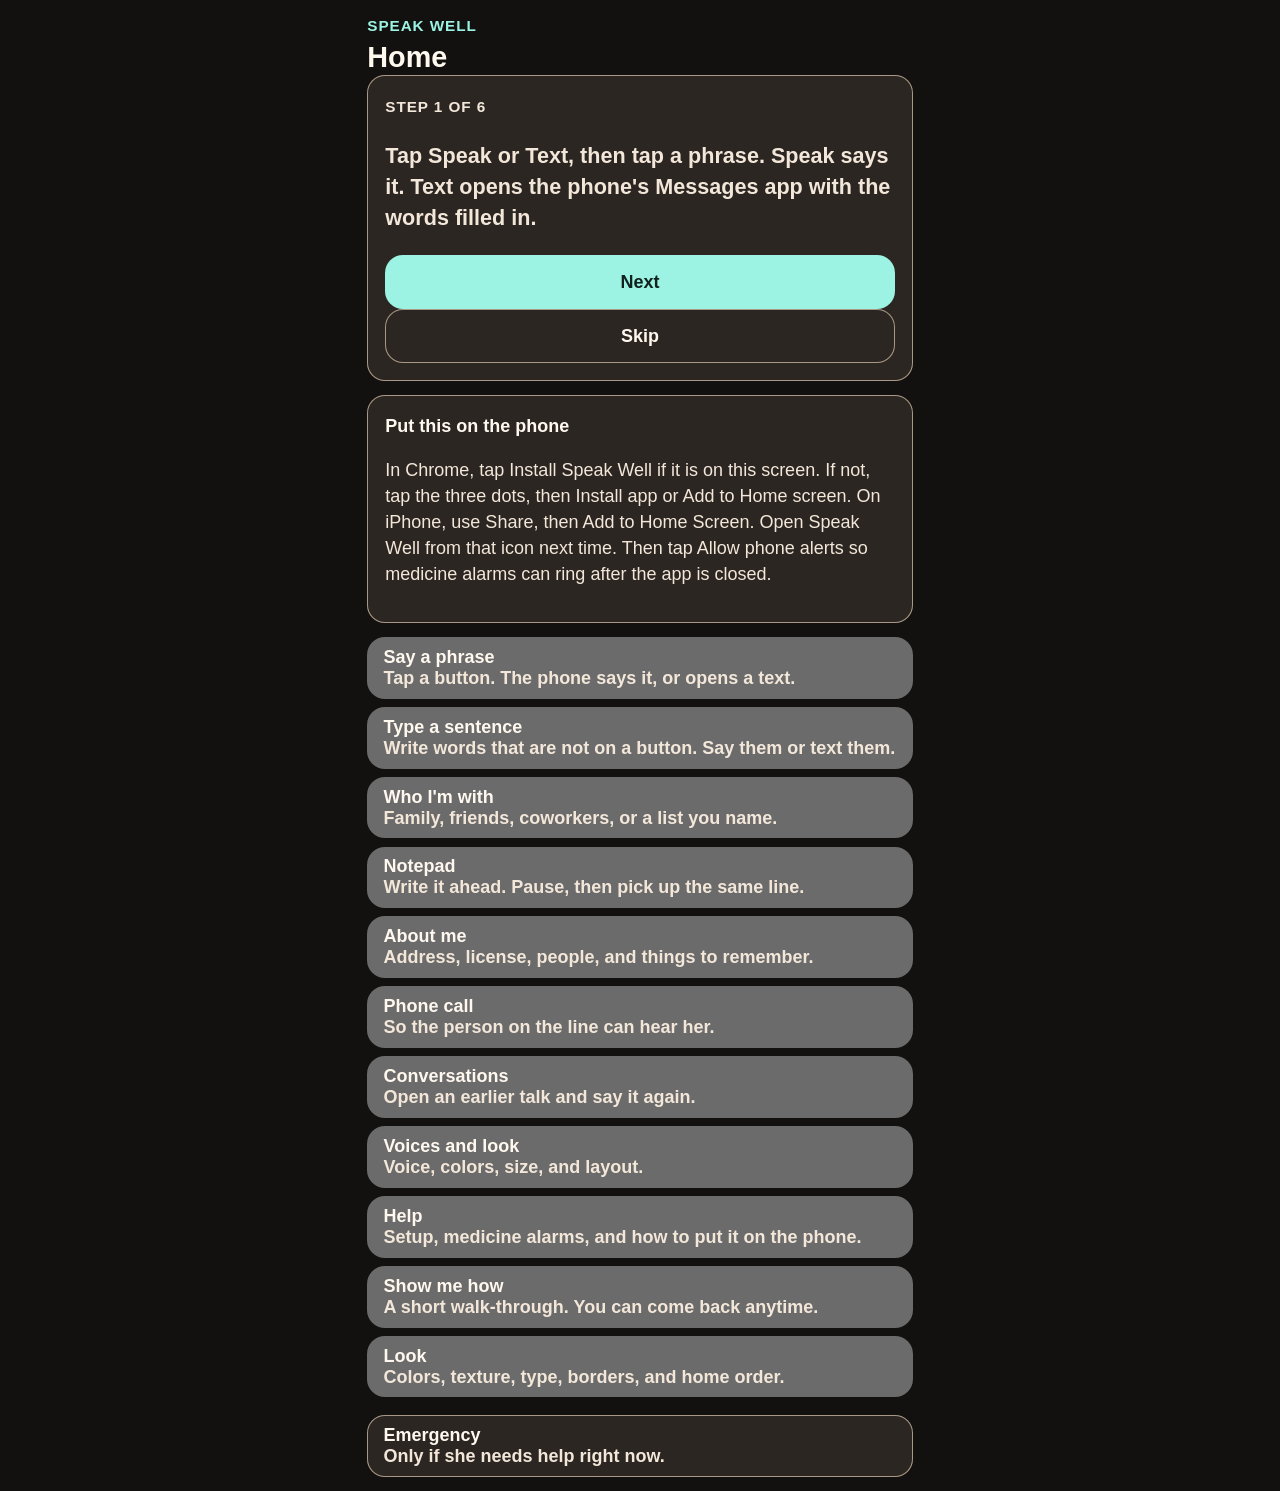
==== commit fcd91c4a: "Make Speak Well comfortable on a phone screen. Phrase lists, audience chips, and Yes/No controls wer" ====
--- a/index.html
+++ b/index.html
@@ -2,69 +2,81 @@
 <html lang="en" data-theme="night">
 <head>
 <meta charset="utf-8">
-<meta name="viewport" content="width=device-width, initial-scale=1, viewport-fit=cover">
-<meta name="theme-color" content="#f3eee6">
+<meta name="viewport" content="width=device-width, initial-scale=1, viewport-fit=cover, interactive-widget=resizes-content">
+<meta name="theme-color" content="#12110f">
+<meta name="mobile-web-app-capable" content="yes">
+<meta name="apple-mobile-web-app-capable" content="yes">
+<meta name="apple-mobile-web-app-status-bar-style" content="black-translucent">
+<meta name="apple-mobile-web-app-title" content="Speak Well">
+<link rel="apple-touch-icon" href="icon-192.png">
 <link rel="manifest" href="manifest.webmanifest">
 <title>Speak Well</title>
 <style>
-  :root { color-scheme: light; --paper:#f3eee6; --ink:#1c1916; --card:#fffdf9; --line:#e4d9cc; --muted:#4a433c; --teal:#0e6b62; --mark:#0c5c55; --soft:#e5f3f1; --rose:#8e2f2f; --rose-soft:#f8e8e4; --on:#f3fffc; --on-rose:#fff8f6; }
+  :root { color-scheme: light; --paper:#f3eee6; --ink:#1c1916; --card:#fffdf9; --line:#e4d9cc; --muted:#4a433c; --teal:#0e6b62; --mark:#0c5c55; --soft:#e5f3f1; --rose:#8e2f2f; --rose-soft:#f8e8e4; --on:#f3fffc; --on-rose:#fff8f6; --dock-h: 0px; --dock-gap: max(.75rem, env(safe-area-inset-bottom)); --hit: 3rem; }
   * { box-sizing: border-box; }
+  html { -webkit-text-size-adjust: 100%; touch-action: manipulation; scroll-padding-top: env(safe-area-inset-top); scroll-padding-bottom: calc(var(--dock-h) + var(--dock-gap) + .5rem); }
   html, body { margin: 0; background: var(--paper); color: var(--ink); font-family: "Segoe UI", "Helvetica Neue", sans-serif; }
-  body { max-width: 32rem; margin: 0 auto; min-height: 100dvh; padding: max(.75rem, env(safe-area-inset-top)) .85rem 11rem; }
-  button, input, textarea { font: inherit; color: inherit; }
-  button { cursor: pointer; border: 0; touch-action: manipulation; -webkit-tap-highlight-color: transparent; }
-  h1 { font-size: 1.6rem; margin: 0; }
-  .kicker { margin: .2rem 0 .35rem; font-size: .78rem; letter-spacing: .06em; text-transform: uppercase; color: var(--mark); font-weight: 700; }
+  body { max-width: 32rem; margin: 0 auto; min-height: 100vh; min-height: 100dvh; overflow-x: clip; padding: max(.75rem, env(safe-area-inset-top)) max(.85rem, env(safe-area-inset-right)) calc(var(--dock-h) + var(--dock-gap)) max(.85rem, env(safe-area-inset-left)); }
+  button, input, textarea, select, a { font: inherit; color: inherit; touch-action: manipulation; }
+  button { cursor: pointer; border: 0; -webkit-tap-highlight-color: transparent; min-height: var(--hit); min-width: var(--hit); padding: .55rem .9rem; }
+  h1 { font-size: 1.6rem; margin: 0; line-height: 1.15; }
+  p, button, a, h1, h2, label { overflow-wrap: break-word; }
+  .kicker { margin: .2rem 0 .35rem; font-size: .85rem; letter-spacing: .06em; text-transform: uppercase; color: var(--mark); font-weight: 700; }
   .row { display: flex; justify-content: space-between; align-items: flex-end; gap: .5rem; flex-wrap: wrap; }
   .row > * { min-width: 0; }
-  .row input, .row textarea { width: auto; flex: 1 1 8rem; margin-bottom: 0; }
+  .row > button { flex: 0 0 auto; min-width: var(--hit); min-height: var(--hit); }
+  .row input, .row textarea { width: auto; flex: 1 1 12rem; margin-bottom: 0; }
   .tabs, .grid, .dock, .voices { display: grid; gap: .5rem; }
   .tabs { grid-template-columns: repeat(4, 1fr); margin: .75rem 0; }
   .grid, .voices { grid-template-columns: 1fr 1fr; }
-  .dock { grid-template-columns: repeat(4, 1fr); }
+  .cols-3 { grid-template-columns: 1fr 1fr 1fr; }
+  .dock { grid-template-columns: 1fr 1fr; }
   button, .card { border-radius: 1rem; }
-  .tab, .ghost, .voice, .pad, .dock button, .wide { min-height: 2.75rem; }
+  .tab, .ghost, .voice, .pad, .dock button, .wide, .chip, .callbtn, .pick, a.wide, label.wide { min-height: var(--hit); }
   .tab { background: var(--card); color: var(--muted); box-shadow: inset 0 0 0 1px var(--line); font-weight: 650; }
   .tab.on, .voice.on { background: var(--ink); color: var(--paper); box-shadow: none; }
-  .callbtn { border-radius: 999px; min-height: 3rem; padding: 0 1rem; background: var(--card); box-shadow: inset 0 0 0 1px var(--line); font-weight: 700; }
-  .callbtn.on { background: var(--teal); color: var(--on); box-shadow: none; }
-  .pad { min-height: 5.4rem; padding: .7rem .75rem; text-align: left; background: var(--card); color: var(--ink); box-shadow: inset 0 0 0 1px var(--line); overflow-wrap: anywhere; }
+  .callbtn { border-radius: 999px; min-height: 3.25rem; padding: 0 1rem; background: var(--card); box-shadow: inset 0 0 0 1px var(--line); font-weight: 700; }
+  .pad { min-height: 5.6rem; min-width: 0; padding: .75rem .8rem; text-align: left; background: var(--card); color: var(--ink); box-shadow: inset 0 0 0 1px var(--line); overflow-wrap: anywhere; }
   .pad b { display: block; font-size: 1.08rem; line-height: 1.2; color: inherit; }
   .pad-meta, .muted, .card p { color: var(--muted); }
   .emo { display: block; font-size: 1.45rem; line-height: 1.15; margin-bottom: .15rem; }
   .pad.urgent { background: var(--rose); color: var(--on-rose); box-shadow: none; }
   .pad.urgent b, .pad.urgent .pad-meta, .pad.urgent .emo { color: var(--on-rose); }
   .pad.need { background: var(--soft); color: var(--ink); }
-  .pad.need b, .pad.need .emo { color: var(--ink); }
-  .lead, .card { font-size: .95rem; line-height: 1.45; }
+  .pad.need b, .pad.need .emo, .pad.need .pad-meta { color: var(--ink); }
+  .lead, .card { font-size: 1rem; line-height: 1.45; }
   .card { background: var(--card); padding: 1rem; box-shadow: inset 0 0 0 1px var(--line); margin-bottom: .75rem; }
+  .wide, .pad, .seg button, .actions button, footer button { min-width: 0; }
   .wide { width: 100%; font-weight: 700; }
+  a.wide, label.wide { display: flex; align-items: center; justify-content: center; text-decoration: none; }
   .teal { background: var(--teal); color: var(--on); }
   .ink { background: var(--ink); color: var(--paper); }
   .rose { background: var(--rose); color: var(--on-rose); }
   .ghost { background: var(--card); box-shadow: inset 0 0 0 1px var(--line); }
-  input, textarea { width: 100%; border: 0; background: var(--card); box-shadow: inset 0 0 0 1px var(--line); border-radius: .9rem; padding: .75rem; margin-bottom: .5rem; }
+  input, textarea, select { width: 100%; border: 0; background: var(--card); color: var(--ink); box-shadow: inset 0 0 0 1px var(--line); border-radius: .9rem; padding: .75rem; margin-bottom: .5rem; font-size: max(16px, 1em); }
   textarea { min-height: 6rem; }
-  .chips { display: flex; gap: .4rem; overflow: auto; margin-bottom: .6rem; }
-  .chip { border-radius: 999px; background: var(--card); color: var(--ink); box-shadow: inset 0 0 0 1px var(--line); padding: .45rem .8rem; min-height: 2.75rem; white-space: nowrap; }
+  input[type="color"] { min-height: var(--hit); min-width: var(--hit); padding: .25rem; }
+  input[type="range"] { min-height: var(--hit); padding: 0 .25rem; margin: .35rem 0; accent-color: var(--teal); touch-action: pan-y; }
+  input::placeholder, textarea::placeholder { color: var(--muted); opacity: 1; }
+  .chips { display: flex; flex-wrap: wrap; gap: .5rem; overflow: visible; margin-bottom: .6rem; }
+  .chip { border-radius: 999px; background: var(--card); color: var(--ink); box-shadow: inset 0 0 0 1px var(--line); padding: .55rem .95rem; min-height: var(--hit); max-width: 100%; white-space: normal; text-align: center; }
   .chip.on { background: var(--teal); color: var(--on); box-shadow: none; }
-  .emo-btn { font-size: 1.35rem; min-width: 2.75rem; line-height: 1; }
-  .seg { display: grid; grid-template-columns: 1fr 1fr; gap: .4rem; margin: 0 0 .7rem; }
-  .seg button { min-height: 3.1rem; font-weight: 750; background: var(--card); color: var(--ink); box-shadow: inset 0 0 0 1px var(--line); }
+  .emo-btn { font-size: 1.35rem; min-width: var(--hit); min-height: var(--hit); line-height: 1; }
+  .seg { display: grid; grid-template-columns: 1fr 1fr; gap: .5rem; margin: 0 0 .7rem; }
+  .seg button { min-height: 3.5rem; font-weight: 750; font-size: 1.05em; background: var(--card); color: var(--ink); box-shadow: inset 0 0 0 1px var(--line); }
   .seg button.on { background: var(--ink); color: var(--paper); box-shadow: none; }
-  .actions { display: grid; grid-template-columns: 1fr 1fr; gap: .45rem; margin: .35rem 0 .7rem; }
-  .actions button { min-height: 3.25rem; margin: 0; }
+  .actions { display: grid; grid-template-columns: 1fr 1fr; gap: .5rem; margin: .35rem 0 .7rem; }
+  .actions button { min-height: 3.6rem; margin: 0; font-size: 1.05em; }
   .count { font-weight: 700; }
   .stack > * + * { margin-top: .35rem; }
-  .note { background: var(--soft); border-radius: .9rem; padding: .7rem .8rem; margin-bottom: .6rem; }
+  .note { background: var(--soft); color: var(--ink); border-radius: .9rem; padding: .7rem .8rem; margin-bottom: .6rem; }
   .speak { background: var(--ink); color: var(--paper); border-radius: .9rem; padding: .7rem .8rem; margin-bottom: .6rem; }
-  footer { position: fixed; left: 0; right: 0; bottom: 0; background: var(--paper); border-top: 1px solid var(--line); padding: .5rem 1rem max(.6rem, env(safe-area-inset-bottom)); }
-  footer .wrap { max-width: 32rem; margin: 0 auto; display: grid; gap: .4rem; }
+  footer { position: fixed; z-index: 5; left: 0; right: 0; bottom: 0; background: var(--paper); border-top: 1px solid var(--line); padding: .5rem max(1rem, env(safe-area-inset-right)) env(safe-area-inset-bottom) max(1rem, env(safe-area-inset-left)); }
+  footer .wrap { max-width: 32rem; margin: 0 auto; display: grid; gap: .45rem; }
+  footer .dock button { min-height: 3.25rem; }
   .hide { display: none; }
   ol { margin: .4rem 0 0; padding-left: 1.1rem; }
   html[data-theme="night"] { color-scheme: dark; --paper:#12110f; --ink:#fff8ef; --card:#2c2622; --line:#a89886; --muted:#e4d7c8; --teal:#7ee8d8; --mark:#b6fff2; --soft:#1a3330; --rose:#ffb4a8; --rose-soft:#3a2422; --on:#10211e; --on-rose:#3b1210; }
-  input, textarea, select { color: var(--ink); background: var(--card); }
-  input::placeholder, textarea::placeholder { color: var(--muted); opacity: 1; }
   html[data-font="plain"] body { font-family: "Segoe UI", sans-serif; }
   html[data-font="serif"] body { font-family: Georgia, serif; }
   html[data-font="rounded"] body { font-family: "Segoe UI", "Trebuchet MS", sans-serif; }
@@ -79,18 +91,22 @@
   html[data-texture="linen"] body { background-image: repeating-linear-gradient(0deg, rgba(255,255,255,.04) 0 1px, transparent 1px 7px), repeating-linear-gradient(90deg, rgba(0,0,0,.05) 0 1px, transparent 1px 9px); }
   html[data-texture="dots"] body { background-image: radial-gradient(var(--line) .8px, transparent .9px); background-size: 14px 14px; }
   html[data-motion="still"] * { animation: none !important; transition: none !important; }
-  .tools { display:flex; flex-wrap:wrap; gap:.4rem; margin:.4rem 0 .6rem; }
+  .tools { display:flex; flex-wrap:wrap; gap:.5rem; margin:.4rem 0 .6rem; }
   #sound { margin: 0 0 .7rem; }
-  #sound .pick { min-height: 3.4rem; text-align: left; }
+  #sound .pick { min-height: 3.6rem; min-width: 0; text-align: left; }
   #sound .pick.on-speaker { background: var(--teal); color: var(--on); border-color: transparent; }
   #sound .pick.on-call { background: var(--rose); color: var(--on-rose); border-color: transparent; }
-  @media (max-width: 420px) {
-    h1 { font-size: 1.4rem; }
-    .voices { grid-template-columns: 1fr; }
-    .dock { grid-template-columns: 1fr 1fr; }
-    footer .dock:first-child { grid-template-columns: 1fr 1fr 1fr 1fr; }
-  }
-  #sound .sub { display: block; font-size: .75rem; font-weight: 500; opacity: .85; }
+  #sound .sub { display: block; font-size: .85rem; font-weight: 500; opacity: .85; }
+  @media (max-width: 520px) {
+    h1 { font-size: 1.45rem; }
+    .voices, .cols-3 { grid-template-columns: 1fr 1fr; }
+    .row:has(input:not([type="range"]):not([type="color"])) { flex-direction: column; align-items: stretch; }
+    .row:has(input:not([type="range"]):not([type="color"])) > button,
+    .row:has(input:not([type="range"]):not([type="color"])) > input { width: 100%; flex: 1 1 auto; }
+  }
+  @media (max-width: 360px) {
+    .seg, .actions, .grid, .voices, .cols-3 { grid-template-columns: 1fr; }
+  }
 </style>
 </head>
 <body>
@@ -171,7 +187,7 @@
 const KEY = "speakwell.call.v2";
 const $= (s,r=document) => r.querySelector(s);
 const view = $("#view");
-let tab = "menu", group = "All", query = "", draft = "", speaking = "", notice = "", arranging = false, soundOpen = false, detectedCall = false, guideOn = false, guideStep = 0;
+let tab = "menu", group = "All", query = "", draft = "", speaking = "", notice = "", arranging = false, soundOpen = false, detectedCall = false, guideOn = false, guideStep = 0, guideStick = false, deferredInstall = null, layoutKey = "";
 let state = load();
 function talkStamp(at){ return new Date(at).toLocaleString(undefined, {month:"short", day:"numeric", hour:"numeric", minute:"2-digit"}); }
 function ensureTalks(){
@@ -296,7 +312,7 @@
   return { words: wordHits, phrases: phraseHits };
 }
 function hintRow(items, kind){
-  return `<div class="chips" id="${kind}-line" style="flex-wrap:nowrap;overflow-x:auto">${items.map(item => `<button class="chip" data-suggest="${esc(item)}" data-kind="${kind}" type="button">${esc(item)}</button>`).join("")}</div>`;
+  return `<div class="chips" id="${kind}-line">${items.map(item => `<button class="chip" data-suggest="${esc(item)}" data-kind="${kind}" type="button">${esc(item)}</button>`).join("")}</div>`;
 }
 function migrateKeys(){
   // One-time copy from the old key names. Copies only when the new key is absent; the old key is never removed.
@@ -405,7 +421,7 @@
   const picks = notes.slots.map(item => `<button class="${item.id === notes.active ? "ink" : "ghost"}" data-slot="${item.id}" type="button">${esc(item.title || "Slot")}</button>`).join("");
   const list = lines.map((item, index) => `<button class="wide ${index === at && at < lines.length ? "ink" : "ghost"}" data-jump="${index}" type="button" style="margin-top:.35rem"><b>${index === at && at < lines.length ? "Here" : index + 1}</b> ${esc(item)}</button>`).join("");
   return `<p class="muted">Write the conversation first. The phone says it one line at a time. Pause, use another button, then continue on the same line. All three slots stay on this phone.</p>
-    <div class="grid" style="margin:.5rem 0;grid-template-columns:1fr 1fr 1fr">${picks}</div>
+    <div class="grid cols-3" style="margin:.5rem 0">${picks}</div>
     <label for="note-title">Name</label>
     <input id="note-title" value="${esc(slot.title)}">
     <label for="note-body">The words</label>
@@ -892,7 +908,7 @@
     <div class="chips">${says}</div>
     ${fold("who", "Who I am", box("preferred", "What people call me", "First name") + box("fullName", "Full name", "First and last") + box("birth", "Date of birth", "Month day, year") + box("phone", "Phone", "Her number") + box("email", "Email", "name@email.com") + box("hobbies", "Hobbies", "Gardening, music") + box("color", "Favorite color", "Blue"))}
     ${fold("home", "Home, car, and license", box("address", "Street address", "123 Main Street") + box("city", "City and state", "Town, state") + box("license", "Driver's license number", "License number") + box("plate", "License plate", "ABC-1234") + box("vehicle", "Car", "Blue Honda, 2014"))}
-    ${fold("health", "Health", `<p class="kicker">Diabetic?</p><div class="grid" style="grid-template-columns:1fr 1fr 1fr">${["yes","Yes","no","No","unsure","Not sure"].reduce((html, item, index, all) => index % 2 ? html + `<button class="${p.diabetic===all[index-1]?"ink":"ghost"}" data-diabetic="${all[index-1]}" type="button">${item}</button>` : html, "")}</div>` + box("blood", "Blood type", "O positive") + box("allergies", "Allergies", "Penicillin, or none") + `<p><b>Medicine alarm</b></p><p class="muted">Add a name, an amount, and a time. Allow alerts, then install Speak Well. The phone can ring after the app is closed. Tap the alert and it says the medicine twice.</p><input id="med-name" placeholder="Medicine name"><input id="med-amount" placeholder="Amount, like 10 mg"><input id="med-time" type="time" value="08:00"><button class="wide ink" id="add-dose" type="button">Add this medicine</button><button class="wide ghost" id="allow-alerts" type="button">Allow phone alerts</button>` + (p.doses || []).map(dose => `<div class="card"><b>${esc(dose.name || "")}</b> ${esc(dose.amount || "")}<p class="muted">${esc((dose.times || []).join(", ") || "No time yet")}</p><button class="ghost" data-dose-sound="${esc(dose.id)}" type="button">${dose.sound === false ? "Ringtone off" : "Ringtone on"}</button><button class="ghost" data-dose-vibrate="${esc(dose.id)}" type="button">${dose.vibrate === false ? "Vibrate off" : "Vibrate on"}</button><button class="wide ghost" data-test-dose="${esc(dose.id)}" type="button">Test alarm</button><button class="wide ghost" data-drop-dose="${esc(dose.id)}" type="button">Remove</button></div>`).join("") + box("medicines", "Other medicine notes", "Anything the alarm does not cover") + box("conditions", "Important health facts", "I had a stroke.") + box("doctor", "Doctor", "Name") + box("doctorPhone", "Doctor phone", "Office number") + box("pharmacy", "Pharmacy", "Name and town") + box("insurance", "Insurance", "Plan name") + box("memberId", "Member number", "From the card"))}
+    ${fold("health", "Health", `<p class="kicker">Diabetic?</p><div class="grid cols-3">${["yes","Yes","no","No","unsure","Not sure"].reduce((html, item, index, all) => index % 2 ? html + `<button class="${p.diabetic===all[index-1]?"ink":"ghost"}" data-diabetic="${all[index-1]}" type="button">${item}</button>` : html, "")}</div>` + box("blood", "Blood type", "O positive") + box("allergies", "Allergies", "Penicillin, or none") + `<p><b>Medicine alarm</b></p><p class="muted">Add a name, an amount, and a time. Allow alerts, then install Speak Well. The phone can ring after the app is closed. Tap the alert and it says the medicine twice.</p><input id="med-name" placeholder="Medicine name"><input id="med-amount" placeholder="Amount, like 10 mg"><input id="med-time" type="time" value="08:00"><button class="wide ink" id="add-dose" type="button">Add this medicine</button><button class="wide ghost" id="allow-alerts" type="button">Allow phone alerts</button>` + (p.doses || []).map(dose => `<div class="card"><b>${esc(dose.name || "")}</b> ${esc(dose.amount || "")}<p class="muted">${esc((dose.times || []).join(", ") || "No time yet")}</p><button class="ghost" data-dose-sound="${esc(dose.id)}" type="button">${dose.sound === false ? "Ringtone off" : "Ringtone on"}</button><button class="ghost" data-dose-vibrate="${esc(dose.id)}" type="button">${dose.vibrate === false ? "Vibrate off" : "Vibrate on"}</button><button class="wide ghost" data-test-dose="${esc(dose.id)}" type="button">Test alarm</button><button class="wide ghost" data-drop-dose="${esc(dose.id)}" type="button">Remove</button></div>`).join("") + box("medicines", "Other medicine notes", "Anything the alarm does not cover") + box("conditions", "Important health facts", "I had a stroke.") + box("doctor", "Doctor", "Name") + box("doctorPhone", "Doctor phone", "Office number") + box("pharmacy", "Pharmacy", "Name and town") + box("insurance", "Insurance", "Plan name") + box("memberId", "Member number", "From the card"))}
     ${fold("people", "People", box("emergencyName", "Emergency contact", "Name") + box("emergencyRelation", "Who they are", "Sister, neighbor") + box("emergencyPhone", "Their phone", "Number") + people + `<button class="wide ink" id="add-person" type="button">Add a person</button>`)}
     ${fold("remember", "Remember for later", `<p class="muted">Short things. Appointments, where the car is, what she meant to say.</p><div class="row"><input id="memory" placeholder="Remember…"><button class="ink" id="add-memory" type="button">Save</button></div>${memories}`)}
     <button class="wide ink" id="save-profile" type="button">Save a copy of my information</button>
@@ -1147,9 +1163,9 @@
   }).join("");
   const hidden = HOME_SECTIONS.filter(row => row[0] !== "guide" && !current.sections.includes(row[0])).map(row => `<button class="wide ghost" data-look-show="${row[0]}" type="button">Show ${esc(row[1])}</button>`).join("");
   const cards = looks.map((look, index) => `<button class="${index===state.lookOn?"ink":"ghost"}" data-look-on="${index}" type="button">${esc(look.name)}</button>`).join("");
-  const ask = lookAsk ? `<div class="card" style="position:fixed;left:1rem;right:1rem;bottom:1rem;z-index:9"><p style="font-size:1.2rem;font-weight:650">${esc(lookAsk.title)}</p><button class="wide teal" id="look-yes" type="button">${esc(lookAsk.yes)}</button><button class="wide ghost" id="look-no" type="button">Not now</button></div>` : "";
-  return `<p class="muted">Three looks stay on this phone. Change one only after you mean to. Save asks again.</p>
-    <div class="grid" style="grid-template-columns:1fr 1fr 1fr">${cards}</div>
+  const ask = lookAsk ? `<div class="card" id="look-ask"><p style="font-size:1.2rem;font-weight:650">${esc(lookAsk.title)}</p><button class="wide teal" id="look-yes" type="button">${esc(lookAsk.yes)}</button><button class="wide ghost" id="look-no" type="button">Not now</button></div>` : "";
+  return `${ask}<p class="muted">Three looks stay on this phone. Change one only after you mean to. Save asks again.</p>
+    <div class="grid cols-3">${cards}</div>
     ${lookEditing ? `<button class="wide teal" id="look-save" type="button">Save this look</button><button class="wide ghost" id="look-cancel" type="button">Cancel</button>` : `<button class="wide ink" id="look-edit" type="button">Change this look</button>`}
     <label>Name<input id="look-name" value="${esc(current.name)}" ${lookEditing?"":"disabled"}></label>
     ${swatch("paper","Background")}${swatch("card","Cards")}${swatch("ink","Text")}${swatch("muted","Quiet text")}${swatch("accent","Buttons")}${swatch("line","Borders")}
@@ -1166,8 +1182,7 @@
     <label class="wide ghost" style="display:flex;align-items:center;justify-content:center">Load a look file<input id="look-file" type="file" accept="application/json" style="display:none"></label>
     <p class="kicker">Free voices</p>
     <a class="wide ghost" style="display:flex;align-items:center;justify-content:center;text-decoration:none" href="https://play.google.com/store/apps/details?id=com.google.android.tts">Google voice</a>
-    <a class="wide ghost" style="display:flex;align-items:center;justify-content:center;text-decoration:none" href="https://play.google.com/store/apps/details?id=com.github.olga_yakovleva.rhvoice.android">RHVoice, mostly free</a>
-    ${ask}`;
+    <a class="wide ghost" style="display:flex;align-items:center;justify-content:center;text-decoration:none" href="https://play.google.com/store/apps/details?id=com.github.olga_yakovleva.rhvoice.android">RHVoice, mostly free</a>`;
 }
 async function downloadLook(look){
   const blob = new Blob([JSON.stringify({app:"Speak Well", look}, null, 2)], {type:"application/json"});
@@ -1187,6 +1202,15 @@
   link.click();
 }
 
+function fitDock(){
+  const footer = document.querySelector("footer");
+  if (!footer) return;
+  const shown = footer.style.display !== "none" && getComputedStyle(footer).display !== "none";
+  const height = shown ? Math.ceil(footer.getBoundingClientRect().height) : 0;
+  const root = document.documentElement;
+  root.style.setProperty("--dock-h", height + "px");
+  root.style.setProperty("--dock-gap", shown ? "0.75rem" : "max(0.75rem, env(safe-area-inset-bottom))");
+}
 function render(){
   paintLook(activeLook());
   renderSound();
@@ -1217,17 +1241,17 @@
     "Add a medicine and a time. Tap Allow phone alerts. Install Speak Well so the alarm can ring after the app is closed. Tap the alert. Speak Well says the medicine twice.",
     "Tap Home to come back. Tap Stop if the voice should be quiet. Help is on the home screen if you need the steps again."
   ];
-  const guide = guideOn ? `<div class="card" style="position:fixed;left:1rem;right:1rem;bottom:1rem;z-index:8"><p class="kicker">Step ${guideStep + 1} of ${steps.length}</p><p style="font-size:1.2rem;font-weight:650">${esc(steps[guideStep] || "")}</p><button class="wide teal" id="guide-next" type="button">${guideStep >= steps.length - 1 ? "Done" : "Next"}</button><button class="wide ghost" id="guide-skip" type="button">Skip</button></div>` : "";
-  if (tab === "menu") view.innerHTML = banner + menu() + guide;
-  else if (tab === "board") view.innerHTML = banner + board() + guide;
-  else if (tab === "say") view.innerHTML = banner + typer() + guide;
-  else if (tab === "notes") view.innerHTML = banner + notepad() + guide;
-  else if (tab === "about") view.innerHTML = banner + about() + guide;
-  else if (tab === "people") view.innerHTML = banner + peoplePage() + guide;
-  else if (tab === "help") view.innerHTML = banner + helpPage() + guide;
-  else if (tab === "look") view.innerHTML = banner + lookPage() + guide;
-  else if (tab === "call") view.innerHTML = banner + call() + guide;
-  else view.innerHTML = banner + more() + guide;
+  const guide = guideOn ? `<div class="card" id="guide"><p class="kicker">Step ${guideStep + 1} of ${steps.length}</p><p style="font-size:1.2rem;font-weight:650">${esc(steps[guideStep] || "")}</p><button class="wide teal" id="guide-next" type="button">${guideStep >= steps.length - 1 ? "Done" : "Next"}</button><button class="wide ghost" id="guide-skip" type="button">Skip</button></div>` : "";
+  const page = tab === "menu" ? menu() : tab === "board" ? board() : tab === "say" ? typer() : tab === "notes" ? notepad() : tab === "about" ? about() : tab === "people" ? peoplePage() : tab === "help" ? helpPage() : tab === "look" ? lookPage() : tab === "call" ? call() : more();
+  view.innerHTML = guide + banner + page;
+  fitDock();
+  requestAnimationFrame(fitDock);
+  layoutKey = layoutNow();
+  if (guideStick) {
+    guideStick = false;
+    const card = document.getElementById("guide");
+    if (card) card.scrollIntoView({block: "start"});
+  }
   if (tab === "say") bindComposer();
 }
 function paintHints(){
@@ -1264,9 +1288,10 @@
     bar.style.bottom = up ? overlap + "px" : "";
     bar.style.zIndex = up ? "30" : "";
     bar.style.background = up ? "var(--paper)" : "";
-    bar.style.padding = up ? ".5rem 1rem .6rem" : "";
+    bar.style.padding = up ? ".6rem max(1rem, env(safe-area-inset-right)) max(.6rem, env(safe-area-inset-bottom)) max(1rem, env(safe-area-inset-left))" : "";
     const footer = document.querySelector("footer");
     if (footer) footer.style.display = document.activeElement === box ? "none" : "";
+    fitDock();
     box.scrollTop = box.scrollHeight;
   };
   box.addEventListener("focus", place);
@@ -1281,7 +1306,8 @@
   const look = looksNow();
   const rows = look.sections.map(id => HOME_SECTIONS.find(row => row[0] === id)).filter(Boolean);
   const installed = window.matchMedia("(display-mode: standalone)").matches || window.navigator.standalone;
-  const setup = installed ? "" : `<div class="card"><b>Put this on the phone</b><p>In Chrome, tap the three dots. Tap Install app, or Add to Home screen. Open Speak Well from that icon next time. Then tap Allow phone alerts so medicine alarms can ring after the app is closed.</p></div>`;
+  const installBtn = (!installed && deferredInstall) ? `<button class="wide teal" id="install-app" type="button">Install Speak Well</button>` : "";
+  const setup = installed ? "" : `<div class="card"><b>Put this on the phone</b><p>In Chrome, tap Install Speak Well if it is on this screen. If not, tap the three dots, then Install app or Add to Home screen. On iPhone, use Share, then Add to Home Screen. Open Speak Well from that icon next time. Then tap Allow phone alerts so medicine alarms can ring after the app is closed.</p>${installBtn}</div>`;
   return setup + rows.map(row => `<button class="wide" data-go="${row[0]}" type="button" style="display:block;width:100%;text-align:left;margin-bottom:.45rem"><b>${row[1]}</b><br><span class="muted">${row[2]}</span></button>`).join("")
     + `<button class="wide" data-go="look" type="button" style="display:block;width:100%;text-align:left;margin-bottom:.45rem"><b>Look</b><br><span class="muted">Colors, texture, type, borders, and home order.</span></button>`
     + `<button class="wide ghost" data-go="emergency" type="button" style="display:block;width:100%;text-align:left;margin-top:1rem"><b>Emergency</b><br><span class="muted">Only if she needs help right now.</span></button>`;
@@ -1331,7 +1357,10 @@
       <button class="chip" id="dock" type="button">${state.settings.showDock===false?"Yes/No bar off":"Yes/No bar on"}</button>
     </div></div>` : `<p class="muted">${channelName()==="text" ? "Tap a button. Messages opens with that sentence. She taps Send." : "Tap a button. The phone says the full sentence."}</p>`;
   const chips = state.settings.showChips === false ? "" : `<div class="chips">${groups.map(g => `<button class="chip${g===group?" on":""}" data-group="${g}" type="button">${g}</button>`).join("")}</div>`;
-  const cols = state.settings.columns === 1 ? "minmax(0,1fr)" : state.settings.columns === 3 ? "repeat(3,minmax(0,1fr))" : "repeat(2,minmax(0,1fr))";
+  let colCount = state.settings.columns === 1 ? 1 : state.settings.columns === 3 ? 3 : 2;
+  if (colCount > 1 && window.matchMedia("(max-width: 360px)").matches) colCount = 1;
+  else if (colCount === 3 && window.matchMedia("(max-width: 520px)").matches) colCount = 2;
+  const cols = colCount === 1 ? "minmax(0,1fr)" : colCount === 3 ? "repeat(3,minmax(0,1fr))" : "repeat(2,minmax(0,1fr))";
   const cards = list.map((p, index) => arranging
     ? `<div class="pad ${p.tone}"><b>${esc(p.label)}</b><div class="tools"><button class="chip" data-move="${esc(p.id)}" data-dir="-1" type="button" ${index===0?"disabled":""}>Up</button><button class="chip" data-move="${esc(p.id)}" data-dir="1" type="button" ${index===list.length-1?"disabled":""}>Down</button><button class="chip" data-hide="${esc(p.id)}" type="button">Hide</button></div></div>`
     : `<button class="pad ${p.tone}" data-id="${esc(p.id)}" data-speak="${esc(p.speak)}" type="button" aria-label="${esc(emojiFor(p) + " " + p.label + ". " + p.speak)}">${padFace(p)}</button>`).join("");
@@ -1387,7 +1416,7 @@
   const options = fold("speak", "Typing and extras", `<button class="wide ghost" id="word-line" type="button">${wordOn ? "Word line is on" : "Word line is off"}</button><button class="wide ghost" id="phrase-toggle" type="button">${phraseOn ? "Phrase line is on" : "Phrase line is off"}</button><button class="wide ghost" id="pin-box" type="button">${pinOn ? "Box stays above the keyboard" : "Box stays in place"}</button><button class="wide ${from==="both"?"ink":"ghost"}" data-from="both" type="button">Board and words from this channel</button><button class="wide ${from==="said"?"ink":"ghost"}" data-from="said" type="button">Only words from this channel</button><button class="wide ${from==="board"?"ink":"ghost"}" data-from="board" type="button">Only board phrases</button><button class="wide ghost" id="do-wa" type="button">Send in WhatsApp</button>`);
   return `${channelBar()}${freqBlock("speak")}${freqBlock("text")}<button class="wide" data-go="notes" type="button" style="text-align:left;margin-bottom:.6rem"><b>Notepad</b><br><span class="muted">Write a long script. Pause it, then start again on the same line.</span></button>
     <label for="box">Words to say or text</label>
-    <div class="chips" style="flex-wrap:nowrap;overflow-x:auto">${LANGS.map(([id,label]) => `<button class="chip${(state.settings.outputLang||"en")===id?" on":""}" data-lang="${id}" type="button">${label}</button>`).join("")}</div>
+    <div class="chips">${LANGS.map(([id,label]) => `<button class="chip${(state.settings.outputLang||"en")===id?" on":""}" data-lang="${id}" type="button">${label}</button>`).join("")}</div>
     <p class="note">Translation sends the phrase to MyMemory (an online service).</p>
     <p class="muted" id="gloss"></p>
     <div id="composer">
@@ -1463,7 +1492,7 @@
   const t = event.target.closest("button");
   if (!t) return;
   if (t.dataset.go){
-    if (t.dataset.go === "guide"){ guideOn = true; guideStep = 0; render(); return; }
+    if (t.dataset.go === "guide"){ guideOn = true; guideStep = 0; guideStick = true; render(); return; }
     if (t.dataset.go === "talks"){ tab = "more"; openTalk = ""; render(); return; }
     if (t.dataset.go === "emergency"){ tab = "board"; folds.emergency = true; render(); return; }
     tab = t.dataset.go;
@@ -1553,9 +1582,17 @@
     if (box){ box.focus(); box.scrollTop = box.scrollHeight; }
     return;
   }
+  if (t.id === "install-app"){
+    if (!deferredInstall) return;
+    const pending = deferredInstall;
+    deferredInstall = null;
+    pending.prompt();
+    pending.userChoice.finally(() => render());
+    return;
+  }
   if (t.id === "guide-next"){
     if (guideStep >= 5){ guideOn = false; state.settings.seenTutorial = true; save(); }
-    else guideStep += 1;
+    else { guideStep += 1; guideStick = true; }
     render();
     return;
   }
@@ -1804,7 +1841,27 @@
   resumeVoice();
   applyRoute();
 });
-window.addEventListener("pageshow", () => { resumeVoice(); applyRoute(); });
+window.addEventListener("pageshow", () => { resumeVoice(); applyRoute(); fitDock(); });
+function layoutNow(){
+  const width = window.innerWidth;
+  const bucket = width <= 360 ? "s" : width <= 520 ? "m" : "l";
+  return bucket + ":" + (state.settings.columns || 2);
+}
+function onResize(){
+  fitDock();
+  const next = layoutNow();
+  if (next === layoutKey) return;
+  layoutKey = next;
+  if (tab === "board") render();
+}
+window.addEventListener("resize", onResize);
+window.addEventListener("orientationchange", onResize);
+if (window.visualViewport) window.visualViewport.addEventListener("resize", fitDock);
+window.addEventListener("beforeinstallprompt", (event) => {
+  event.preventDefault();
+  deferredInstall = event;
+  if (tab === "menu") render();
+});
 ensureAudiences();
 ensureFreq();
 save();
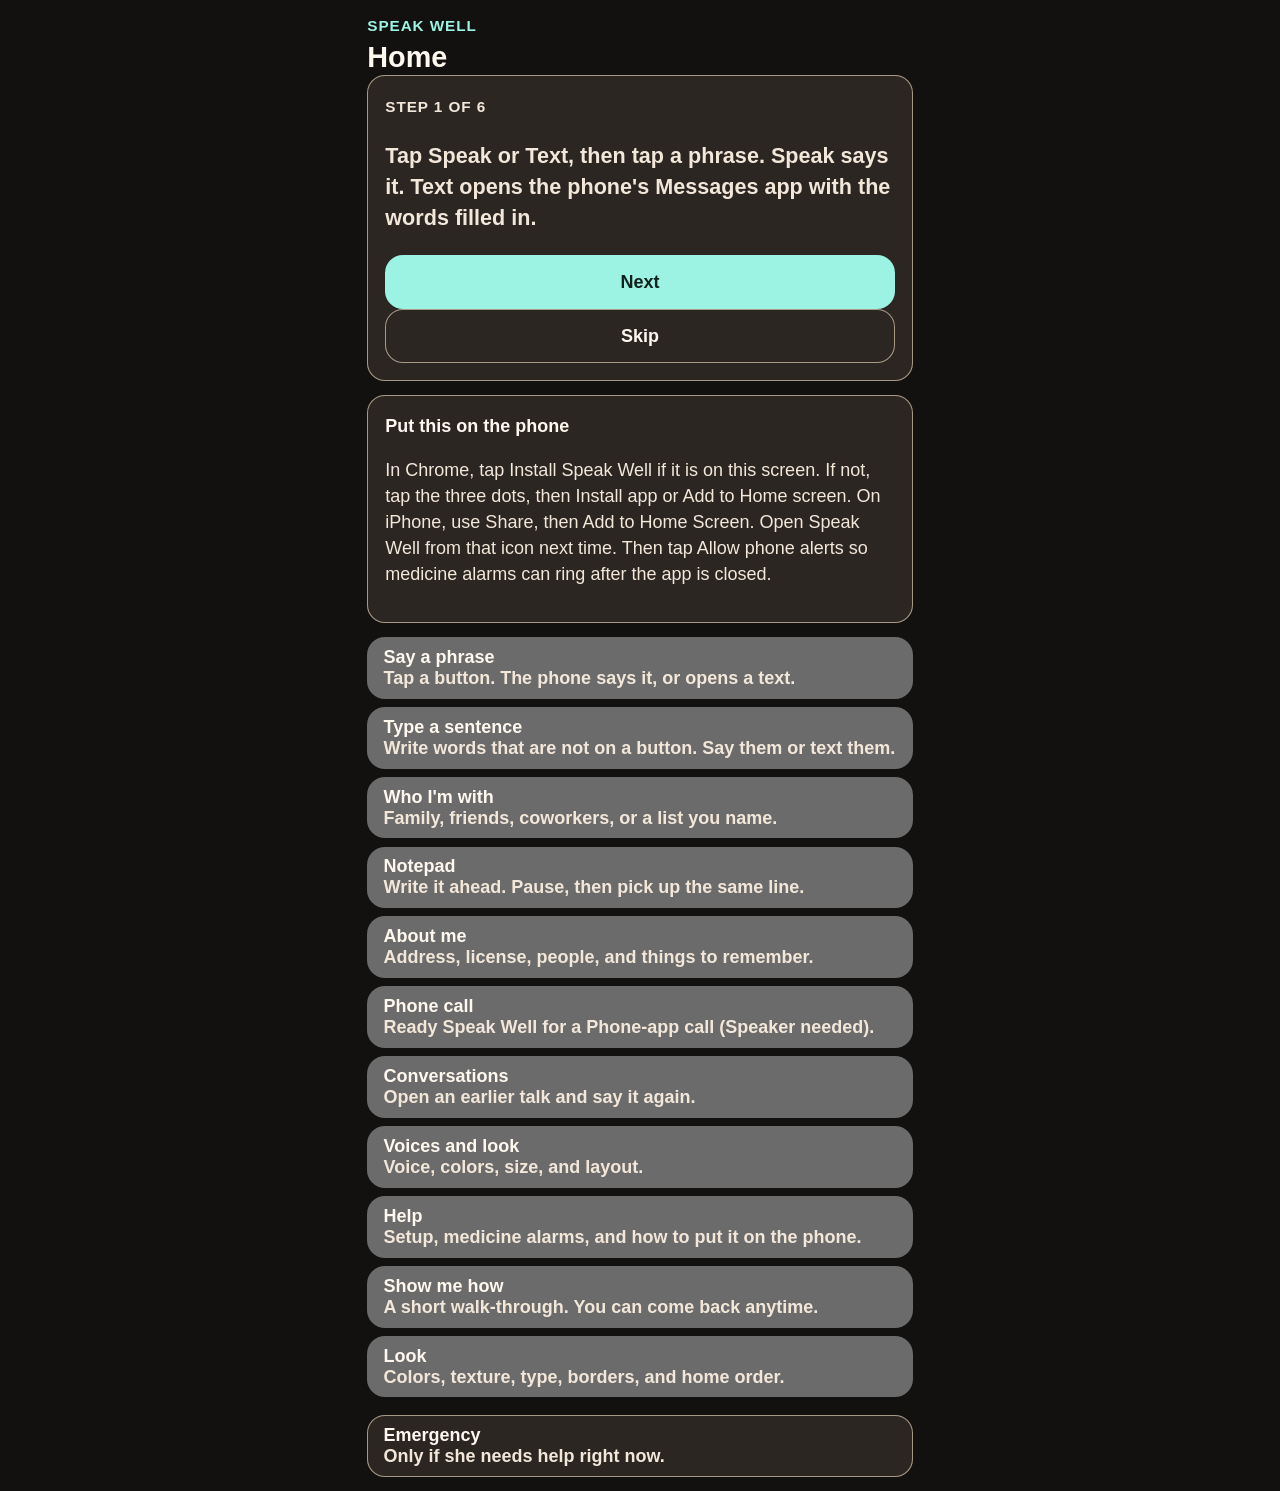
==== commit 9a01b7c7: "docs(speak-well): clarify Phone-call audio is acoustic (PWA cannot join uplink)" ====
--- a/index.html
+++ b/index.html
@@ -463,12 +463,12 @@
       <button class="wide ${output==="auto"?"ink":"ghost"}" data-out="auto" type="button">${output==="auto"?"Auto is on":"Auto is off"} — follow a phone call</button>
       <button class="wide ghost" id="sound-lead" type="button" style="margin-top:.4rem">${state.settings.leadIn ? "On a call, starts with Please listen" : "On a call, phrase only"}</button>
       <button class="wide teal" id="sound-test" type="button" style="margin-top:.4rem">Test this sound</button>
-      <p class="muted">On the phone’s call screen, tap Speaker and turn the volume up. A computer uses its current speaker.</p>
+      <p class="muted">On the phone’s call screen, tap Speaker and turn the volume up. Speak Well cannot put sound into the Phone uplink; Speaker on the call screen is how they hear her. A computer uses its current speaker.</p>
     </div>` : "";
   const hint = output === "auto" && detectedCall ? `<p class="muted">A call took the sound. Tap Speaker to override.</p>` : "";
   box.innerHTML = `<div class="grid">
       <button class="pick ${onCall ? "" : "on-speaker"}" data-out="speaker" type="button">Speaker<span class="sub">${output==="auto" && !onCall ? "Auto · out loud" : "Out loud"}</span></button>
-      <button class="pick ${onCall ? "on-call" : ""}" data-out="call" type="button">Phone call<span class="sub">${output==="auto" && onCall ? "Auto · on the line" : "On the line"}</span></button>
+      <button class="pick ${onCall ? "on-call" : ""}" data-out="call" type="button">Phone call<span class="sub">${output==="auto" && onCall ? "Auto · for a Phone call" : "For a Phone call"}</span></button>
     </div>${hint}
     <button class="wide ghost" id="sound-more" type="button" style="margin-top:.35rem">${soundOpen ? "Hide sound options" : "Sound options"}</button>${extra}`;
 }
@@ -1040,7 +1040,7 @@
   return `<p>Speak Well talks when she taps a button. Nothing she types is uploaded.</p>
     <div class="card"><b>Put it on the phone</b><p>Open the link in Chrome. Tap the three dots. Tap Install app, or Add to Home screen. Next time, tap the Speak Well icon.</p></div>
     <div class="card"><b>Medicine alarm</b><p>About me, then Health. Add the name, the amount, and the time. Tap Allow phone alerts. Install the app. The phone can ring, vibrate, and show the alert after Speak Well is closed. Tap the alert and it says the medicine out loud, twice. I took it stops it for that time today.</p></div>
-    <div class="card"><b>On a call</b><p>Tap Phone call at the top. On the phone's call screen, tap Speaker. Hold the phone a little away. The other person hears her through the microphone.</p></div>
+    <div class="card"><b>On a call</b><p>The call stays in the Phone app. Speak Well cannot join that call’s microphone line. Tap Phone call here so Speak Well is ready, then on the Phone call screen tap Speaker and turn the volume up. Hold the phone a little away. The other person hears Speak Well through the Phone mic. Mute and Speaker on the call screen are Phone controls. Speak Well’s Stop only quiets Speak Well.</p></div>
     <div class="card"><b>Text</b><p>On the board, tap Text, then a phrase. The phone opens Messages with that sentence. She taps Send. Spoken phrases and texted phrases are counted apart.</p></div>
     <div class="card"><b>Who she is with</b><p>Home, then Who I'm with. Family, friends, and coworkers each keep their own phrases. Add a list for anyone else. It stays on this phone.</p></div>
     <div class="card"><b>If the app is reinstalled</b><p>About me, Save a copy of my information. Later, Put my information back and choose that file.</p></div>
@@ -1053,7 +1053,7 @@
   ["people","Who I'm with","Family, friends, coworkers, or a list you name."],
   ["notes","Notepad","Write it ahead. Pause, then pick up the same line."],
   ["about","About me","Address, license, people, and things to remember."],
-  ["call","Phone call","So the person on the line can hear her."],
+  ["call","Phone call","Ready Speak Well for a Phone-app call (Speaker needed)."],
   ["talks","Conversations","Open an earlier talk and say it again."],
   ["more","Voices and look","Voice, colors, size, and layout."],
   ["help","Help","Setup, medicine alarms, and how to put it on the phone."],
@@ -1232,10 +1232,10 @@
   const waiting = tab !== "notes" && lines.length && (noteReading || (at > 0 && at < lines.length));
   const waitBar = waiting ? `<div class="card" style="display:flex;gap:.4rem;align-items:center"><button class="wide ghost" data-go="notes" type="button" style="flex:1;text-align:left"><b>${esc(slot.title)}</b><br><span class="muted">${noteReading ? "Speaking line " + (at + 1) + " of " + lines.length : "Paused at line " + (at + 1) + " of " + lines.length}</span></button><button class="teal" id="note-bar" type="button">${noteReading ? "Pause" : "Continue"}</button></div>` : "";
   const doseBar = due ? `<div class="card"><b>Time for ${esc(due.dose.name)}</b><p>${esc([due.dose.amount, due.time].filter(Boolean).join(" · "))}</p><button class="wide ink" id="took-dose" type="button">I took it</button><button class="wide ghost" id="stop-dose" type="button">Stop alarm</button></div>` : "";
-  const banner = doseBar + waitBar + (notice ? `<p class="note">${esc(notice)}</p>` : "") + (speaking ? `<p class="speak">Speaking: ${esc(speaking)}</p>` : "") + (liveCall() ? `<p class="note">A phone call is open. Stay on this screen to talk. If they cannot hear her, open the Phone app, tap Speaker, then come back. Do not close Speak Well.</p>` : "");
+  const banner = doseBar + waitBar + (notice ? `<p class="note">${esc(notice)}</p>` : "") + (speaking ? `<p class="speak">Speaking: ${esc(speaking)}</p>` : "") + (liveCall() ? `<p class="note">A phone call is open in the Phone app. Speak Well is not on the Phone mic line. Stay on this screen to talk. If they cannot hear her, open the Phone app, tap Speaker, then come back. Do not close Speak Well.</p>` : "");
   const steps = [
     "Tap Speak or Text, then tap a phrase. Speak says it. Text opens the phone's Messages app with the words filled in.",
-    "Speaker is for people in the room. Phone call is for someone on the phone. Then tap Speaker on the phone's call screen.",
+    "Speaker is for people in the room. Phone call gets Speak Well ready for a Phone-app call. Then tap Speaker on the phone’s call screen.",
     "If the words are not on a button, type them, then tap Say it.",
     "About me stores her address, people, hobbies, and medicines. Typing my address offers the real words.",
     "Add a medicine and a time. Tap Allow phone alerts. Install Speak Well so the alarm can ring after the app is closed. Tap the alert. Speak Well says the medicine twice.",
@@ -1445,7 +1445,7 @@
 }
 function call(){
   return `<div class="card"><h2 style="margin:.1rem 0 .4rem">So the other person can hear her</h2>
-    <p>Tap Phone call at the top. On the call screen, tap Speaker, turn the volume up, and hold the phone a little away. She is heard through the microphone.</p></div>
+    <p>The call stays in the Phone app. Speak Well cannot feed the Phone uplink or join that call’s microphone line. Tap Phone call here so Speak Well is ready, then on the Phone call screen tap Speaker and turn the volume up. Hold the phone a little away. The other person hears Speak Well through the Phone mic. Mute and Speaker on the call screen are Phone controls. Speak Well’s Stop only quiets Speak Well.</p></div>
     <button class="wide teal" data-force-speak="Can you hear me? I am using Speak Well because I cannot speak." type="button">Test: Can you hear me?</button>
     <div class="grid" style="margin-top:.7rem">${phrases().filter(p => p.id !== "emergency" && p.id !== "911").slice(0,8).map(p => `<button class="pad" data-force-speak="${esc(p.speak)}" type="button">${padFace(p)}</button>`).join("")}</div>
     ${fold("call", "Call options", `<button class="wide ghost" id="lead" type="button">${state.settings.leadIn ? "Starts with Please listen" : "Phrase only"}</button><div class="voices" style="margin-top:.5rem">${PRESETS.map(p => `<button class="voice${p.id===state.settings.presetId?" on":""}" data-preset="${p.id}" type="button"><b>${p.name}</b></button>`).join("")}</div>`)}`;
